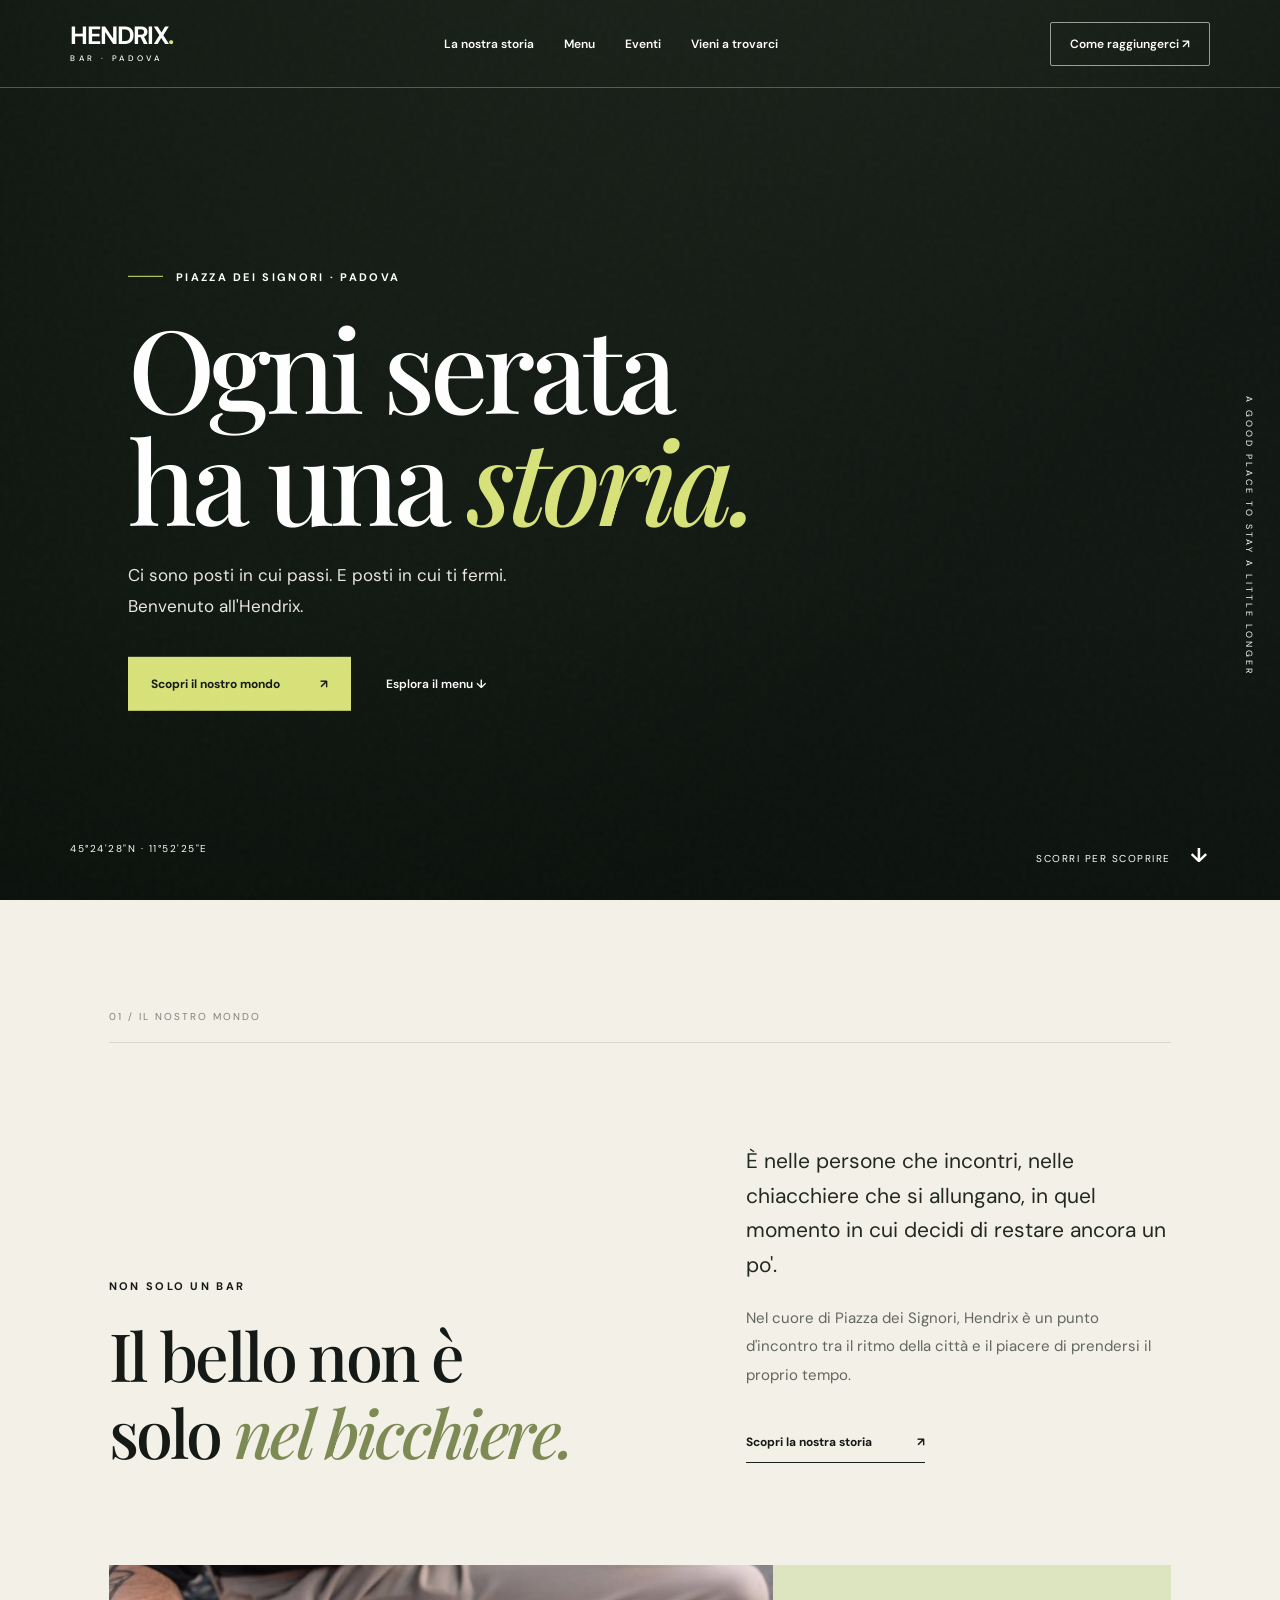
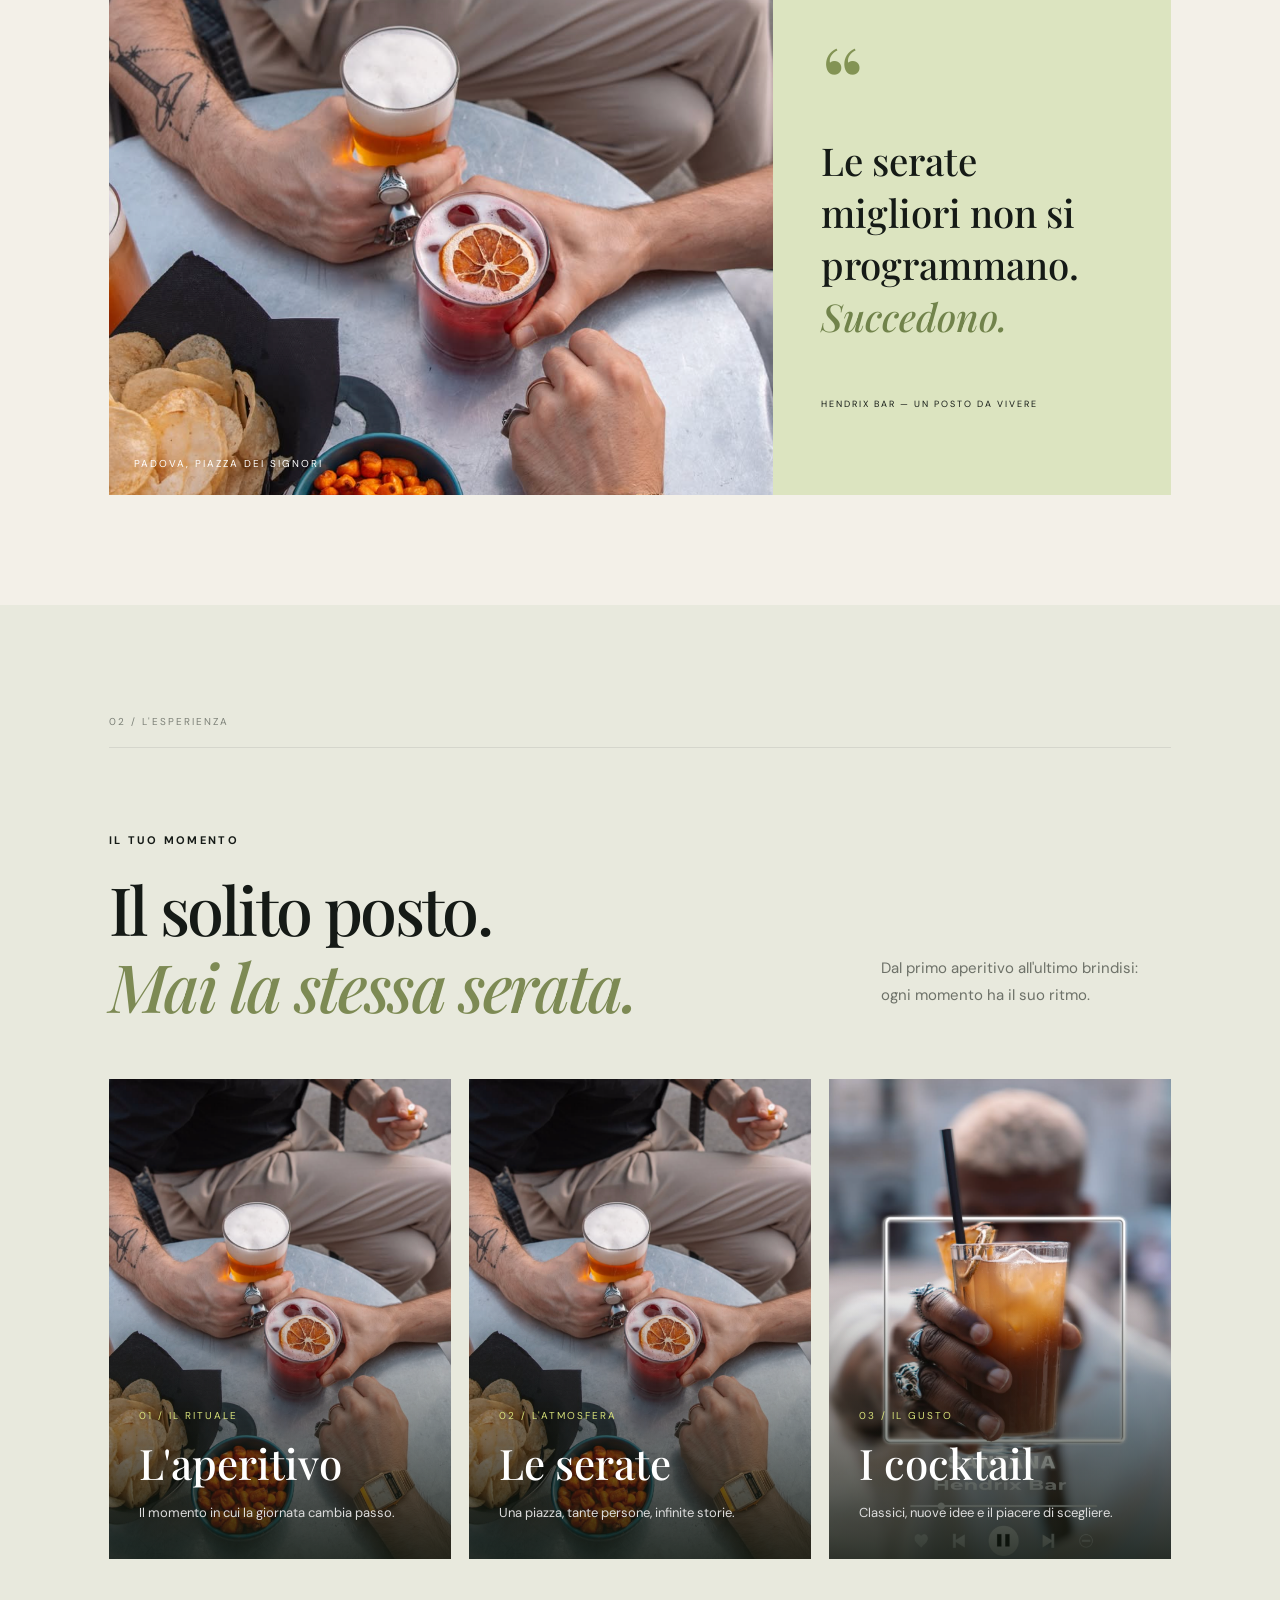
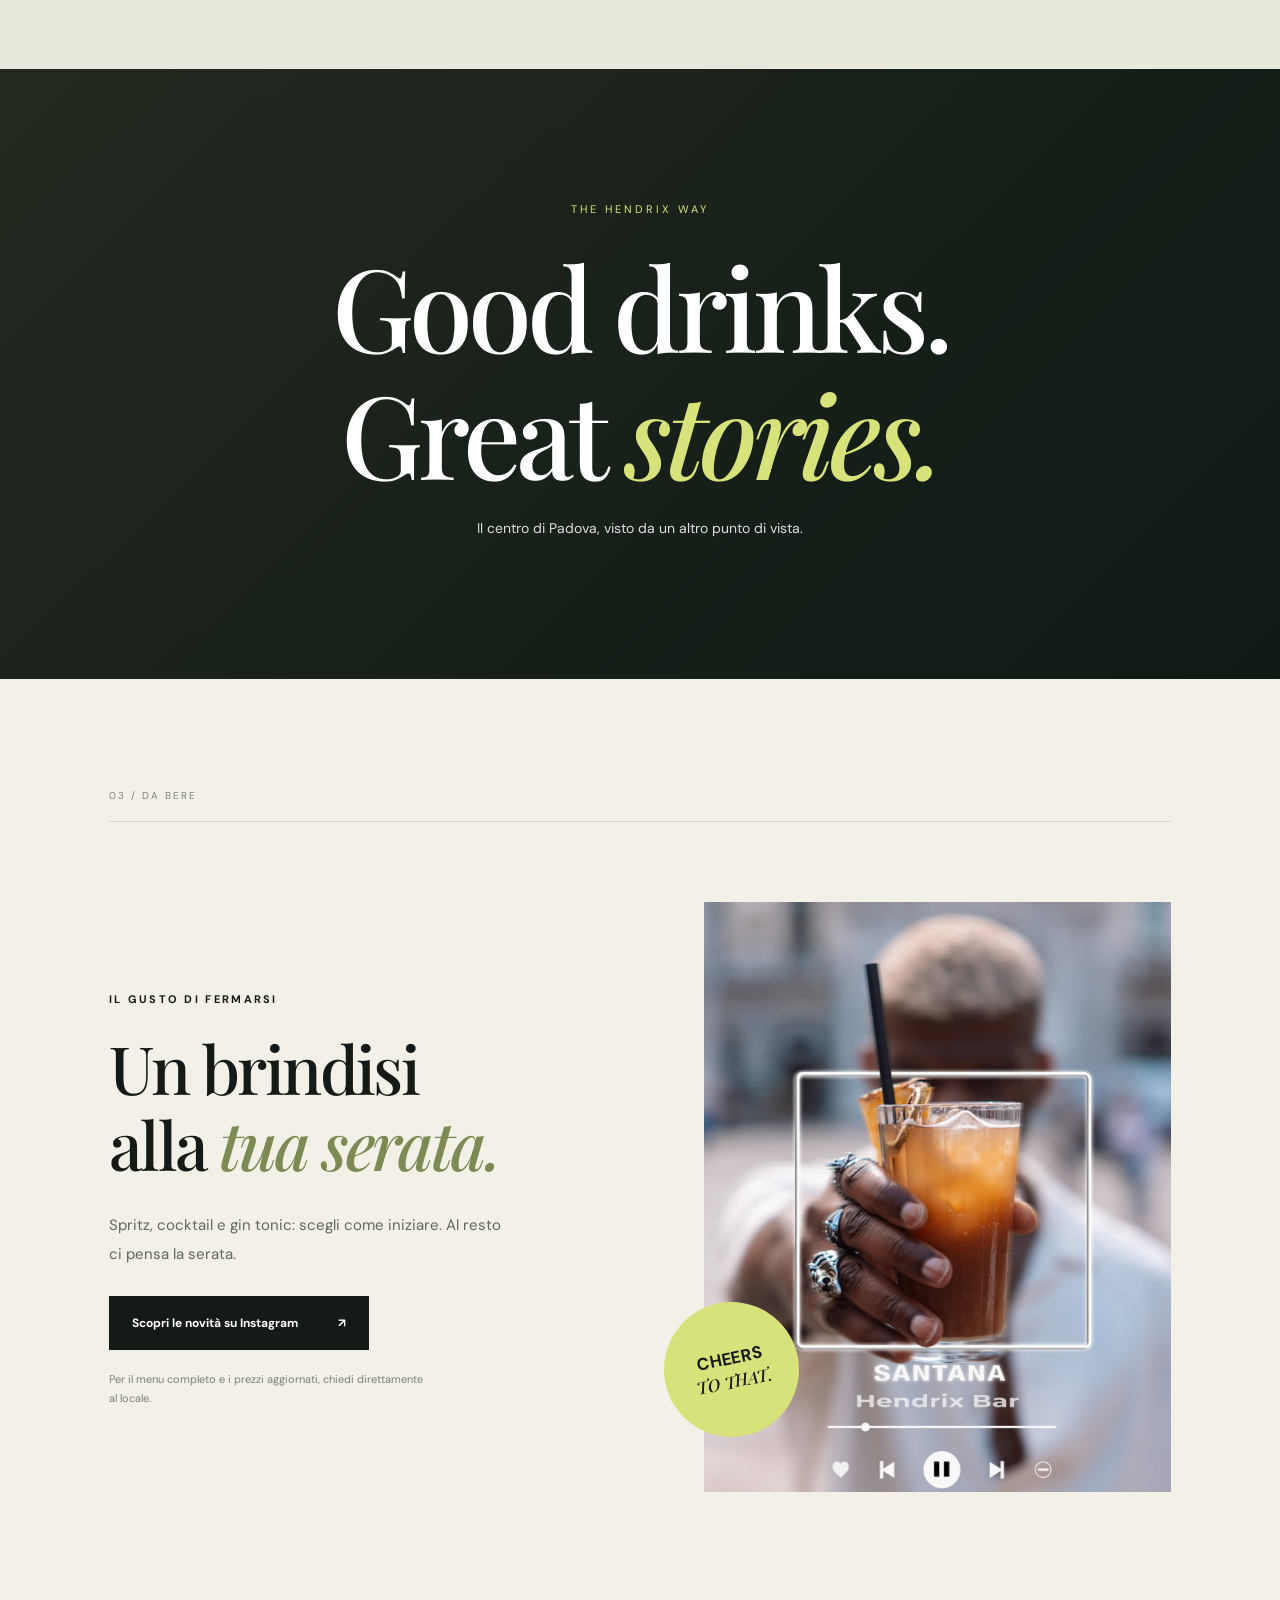
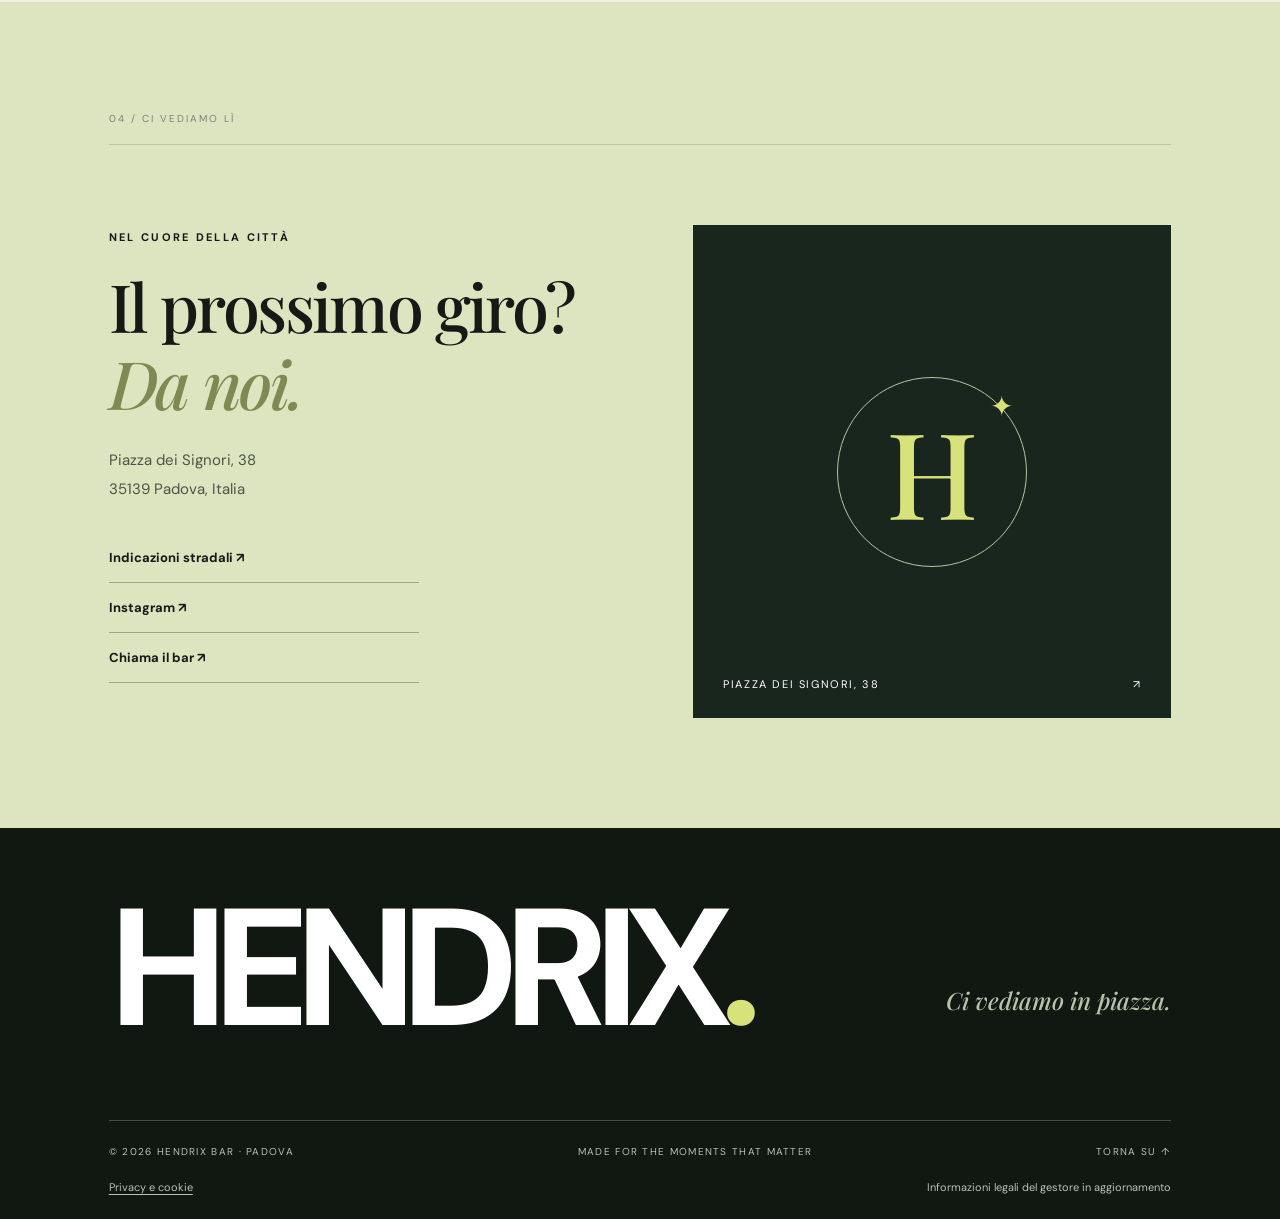
==== index.html @ 665068c9 "Refine map styling and legal page chrome Remove the map's decorative lines, style its initial separa" ====
<!doctype html>
<html lang="it">
	<head>
		<meta charset="utf-8" />
		<meta name="viewport" content="width=device-width,initial-scale=1" />
		<meta name="theme-color" content="#151a16" />
		<meta
			name="description"
			content="Hendrix Bar, Piazza dei Signori 38, Padova. Cocktail, incontri e serate nel cuore della città."
		/>
		<title>Hendrix Bar — Padova, Piazza dei Signori</title>
		<link rel="stylesheet" href="style.css" />
	</head>
	<body>
		<div class="grain"></div>
		<header class="topbar" id="top">
			<a
				class="brand"
				href="index.html"
				aria-label="Hendrix Bar, torna all'inizio"
				>HENDRIX<span class="brand-dot">.</span><small>BAR · PADOVA</small></a
			><button class="menu-toggle" aria-label="Apri menu" aria-expanded="false">
				☰
			</button>
			<nav id="nav">
				<a href="storia.html">La nostra storia</a><a href="menu.html">Menu</a
				><a href="eventi.html">Eventi</a
				><a href="#contatti">Vieni a trovarci</a>
			</nav>
			<a
				class="nav-cta"
				href="https://www.google.com/maps/search/?api=1&query=Hendrix+Bar+Piazza+dei+Signori+38+Padova"
				target="_blank"
				rel="noopener"
				>Come raggiungerci ↗</a
			>
		</header>
		<main>
			<section class="hero">
				<div
					class="hero-photo"
					role="img"
					aria-label="Atmosfera di un cocktail bar"
				></div>
				<div class="hero-shade"></div>
				<div class="hero-content">
					<div class="eyebrow light">
						<span class="line"></span> PIAZZA DEI SIGNORI · PADOVA
					</div>
					<h1>Ogni serata<br />ha una <em>storia.</em></h1>
					<p>
						Ci sono posti in cui passi. E posti in cui ti fermi. Benvenuto
						all'Hendrix.
					</p>
					<div class="hero-actions">
						<a class="button button-light" href="storia.html"
							>Scopri il nostro mondo <span>↗</span></a
						><a class="text-link" href="menu.html">Esplora il menu ↓</a>
					</div>
				</div>
				<div class="hero-bottom">
					<span>45°24'28"N · 11°52'25"E</span
					><span>SCORRI PER SCOPRIRE <b>↓</b></span>
				</div>
				<div class="vertical-note">A GOOD PLACE TO STAY A LITTLE LONGER</div>
			</section>
			<section class="intro section-pad reveal" id="storia">
				<div class="section-index">01 / IL NOSTRO MONDO</div>
				<div class="intro-grid">
					<div>
						<span class="eyebrow">NON SOLO UN BAR</span>
						<h2>Il bello non è<br />solo <em>nel bicchiere.</em></h2>
					</div>
					<div class="intro-copy">
						<p class="lead">
							È nelle persone che incontri, nelle chiacchiere che si allungano,
							in quel momento in cui decidi di restare ancora un po'.
						</p>
						<p>
							Nel cuore di Piazza dei Signori, Hendrix è un punto d'incontro tra
							il ritmo della città e il piacere di prendersi il proprio tempo.
						</p>
						<a class="underline-link" href="storia.html"
							>Scopri la nostra storia <span>↗</span></a
						>
					</div>
				</div>
				<div class="editorial">
					<div class="editorial-photo">
						<span class="photo-caption">PADOVA, PIAZZA DEI SIGNORI</span>
					</div>
					<div class="editorial-quote">
						<span class="quote-mark">“</span>
						<blockquote>
							Le serate migliori non si programmano. <em>Succedono.</em>
						</blockquote>
						<span class="quote-caption">HENDRIX BAR — UN POSTO DA VIVERE</span>
					</div>
				</div>
			</section>
			<section class="experience section-pad" id="esperienza">
				<div class="section-index">02 / L'ESPERIENZA</div>
				<div class="experience-heading reveal">
					<div>
						<span class="eyebrow">IL TUO MOMENTO</span>
						<h2>Il solito posto.<br /><em>Mai la stessa serata.</em></h2>
					</div>
					<p>
						Dal primo aperitivo all'ultimo brindisi: ogni momento ha il suo
						ritmo.
					</p>
				</div>
				<div class="experience-grid">
					<article class="experience-card reveal">
						<img
							src="foto2.png"
							alt="Cocktail preparato al bancone"
							loading="lazy"
						/>
						<div>
							<span>01 / IL RITUALE</span>
							<h3>L'aperitivo</h3>
							<p>Il momento in cui la giornata cambia passo.</p>
						</div>
					</article>
					<article class="experience-card reveal">
						<img
							src="foto2.png"
							alt="Atmosfera serale in un locale"
							loading="lazy"
						/>
						<div>
							<span>02 / L'ATMOSFERA</span>
							<h3>Le serate</h3>
							<p>Una piazza, tante persone, infinite storie.</p>
						</div>
					</article>
					<article class="experience-card reveal">
						<img
							src="foto1.png"
							alt="Drink e bottiglie dietro il bancone"
							loading="lazy"
						/>
						<div>
							<span>03 / IL GUSTO</span>
							<h3>I cocktail</h3>
							<p>Classici, nuove idee e il piacere di scegliere.</p>
						</div>
					</article>
				</div>
			</section>
			<section class="statement">
				<div class="statement-bg"></div>
				<div class="statement-inner reveal">
					<span>THE HENDRIX WAY</span>
					<h2>Good drinks.<br />Great <em>stories.</em></h2>
					<p>Il centro di Padova, visto da un altro punto di vista.</p>
				</div>
			</section>
			<section class="drinks section-pad" id="drink">
				<div class="section-index">03 / DA BERE</div>
				<div class="drinks-layout reveal">
					<div>
						<span class="eyebrow">IL GUSTO DI FERMARSI</span>
						<h2>Un brindisi<br />alla <em>tua serata.</em></h2>
						<p>
							Spritz, cocktail e gin tonic: scegli come iniziare. Al resto ci
							pensa la serata.
						</p>
						<a
							class="button button-dark"
							href="https://www.instagram.com/hendrixbarpd/"
							target="_blank"
							rel="noopener"
							>Scopri le novità su Instagram <span>↗</span></a
						><small class="disclaimer"
							>Per il menu completo e i prezzi aggiornati, chiedi direttamente
							al locale.</small
						>
					</div>
					<div class="drink-visual">
						<img src="foto1.png" alt="Cocktail con ghiaccio" loading="lazy" />
						<div class="drink-sticker">CHEERS<br /><i>TO THAT.</i></div>
					</div>
				</div>
			</section>
			<section class="visit section-pad" id="contatti">
				<div class="section-index">04 / CI VEDIAMO LÌ</div>
				<div class="visit-grid reveal">
					<div>
						<span class="eyebrow">NEL CUORE DELLA CITTÀ</span>
						<h2>Il prossimo giro?<br /><em>Da noi.</em></h2>
						<p>Piazza dei Signori, 38<br />35139 Padova, Italia</p>
						<div class="visit-links">
							<a
								href="https://www.google.com/maps/search/?api=1&query=Hendrix+Bar+Piazza+dei+Signori+38+Padova"
								target="_blank"
								rel="noopener"
								>Indicazioni stradali ↗</a
							><a
								href="https://www.instagram.com/hendrixbarpd/"
								target="_blank"
								rel="noopener"
								>Instagram ↗</a
							><a href="tel:+390492146143">Chiama il bar ↗</a>
						</div>
						<p class="visit-note">
							<!-- Note aggiuntive -->
						</p>
					</div>
					<a
						class="map-panel"
						href="https://www.google.com/maps/search/?api=1&query=Hendrix+Bar+Piazza+dei+Signori+38+Padova"
						target="_blank"
						rel="noopener"
						aria-label="Apri la posizione di Hendrix Bar su Google Maps"
						><div class="map-circle"><span class="map-initial">H</span><span>✦</span></div>
						<div class="map-caption">
							PIAZZA DEI SIGNORI, 38 <span>↗</span>
						</div></a
					>
				</div>
			</section>
		</main>
		<footer>
			<div class="footer-main">
				<a href="#top" class="footer-logo">HENDRIX<span>.</span></a>
				<p>Ci vediamo in piazza.</p>
			</div>
			<div class="footer-bottom">
				<span>© <span id="year"></span> HENDRIX BAR · PADOVA</span
				><span>MADE FOR THE MOMENTS THAT MATTER</span
				><a href="#top">TORNA SU ↑</a>
			</div>
			<div class="footer-legal">
				<a href="privacy.html">Privacy e cookie</a>
				<span>Informazioni legali del gestore in aggiornamento</span>
			</div>
		</footer>
		<script src="script.js"></script>
	</body>
</html>
---- style.css ----
:root {
	--dark: #151a16;
	--cream: #f3f0e8;
	--green: #d8e27a;
	--muted: #777d73;
}
@font-face {
	font-family: "DM Sans";
	font-style: normal;
	font-weight: 400;
	font-display: swap;
	src: url("assets/fonts/dm-sans-400.woff2") format("woff2");
}
@font-face {
	font-family: "DM Sans";
	font-style: normal;
	font-weight: 500;
	font-display: swap;
	src: url("assets/fonts/dm-sans-500.woff2") format("woff2");
}
@font-face {
	font-family: "DM Sans";
	font-style: normal;
	font-weight: 600;
	font-display: swap;
	src: url("assets/fonts/dm-sans-600.woff2") format("woff2");
}
@font-face {
	font-family: "DM Sans";
	font-style: normal;
	font-weight: 700;
	font-display: swap;
	src: url("assets/fonts/dm-sans-700.woff2") format("woff2");
}
@font-face {
	font-family: "Playfair Display";
	font-style: normal;
	font-weight: 500;
	font-display: swap;
	src: url("assets/fonts/playfair-display-500.woff2") format("woff2");
}
@font-face {
	font-family: "Playfair Display";
	font-style: normal;
	font-weight: 600;
	font-display: swap;
	src: url("assets/fonts/playfair-display-600.woff2") format("woff2");
}
@font-face {
	font-family: "Playfair Display";
	font-style: normal;
	font-weight: 700;
	font-display: swap;
	src: url("assets/fonts/playfair-display-700.woff2") format("woff2");
}
@font-face {
	font-family: "Playfair Display";
	font-style: italic;
	font-weight: 500;
	font-display: swap;
	src: url("assets/fonts/playfair-display-italic-500.woff2") format("woff2");
}
@font-face {
	font-family: "Playfair Display";
	font-style: italic;
	font-weight: 600;
	font-display: swap;
	src: url("assets/fonts/playfair-display-italic-600.woff2") format("woff2");
}
* {
	box-sizing: border-box;
}
html {
	scroll-behavior: smooth;
}
body {
	margin: 0;
	background: var(--cream);
	color: var(--dark);
	font-family: "DM Sans", sans-serif;
	-webkit-font-smoothing: antialiased;
}
a {
	color: inherit;
	text-decoration: none;
}
button {
	font: inherit;
}
.grain {
	position: fixed;
	inset: 0;
	z-index: 20;
	pointer-events: none;
	opacity: 0.055;
	background-image: url("data:image/svg+xml,%3Csvg viewBox='0 0 180 180' xmlns='http://www.w3.org/2000/svg'%3E%3Cfilter id='n'%3E%3CfeTurbulence type='fractalNoise' baseFrequency='.85' numOctaves='3' stitchTiles='stitch'/%3E%3C/filter%3E%3Crect width='100%25' height='100%25' filter='url(%23n)' opacity='.4'/%3E%3C/svg%3E");
}
.topbar {
	height: 88px;
	position: absolute;
	top: 0;
	left: 0;
	right: 0;
	z-index: 10;
	display: flex;
	align-items: center;
	justify-content: space-between;
	padding: 0 5.5%;
	color: #fff;
	border-bottom: 1px solid #ffffff45;
}
.brand {
	font-size: 25px;
	font-weight: 700;
	letter-spacing: -1.6px;
	line-height: 0.8;
}
.brand-dot,
footer .footer-logo span {
	color: var(--green);
}
.brand small {
	display: block;
	font-size: 8px;
	letter-spacing: 3.4px;
	margin-top: 9px;
	font-weight: 500;
}
.topbar nav {
	display: flex;
	gap: 30px;
}
.topbar nav a,
.nav-cta {
	font-size: 12px;
	font-weight: 600;
}
.topbar nav a:hover,
.text-link:hover {
	color: var(--green);
}
.nav-cta {
	border: 1px solid #ffffff90;
	padding: 13px 19px;
	border-radius: 2px;
}
.menu-toggle {
	display: none;
}
.hero {
	min-height: 790px;
	height: 100svh;
	position: relative;
	background: #232b23;
	color: white;
	overflow: hidden;
}
.hero-photo,
.hero-shade {
	position: absolute;
	inset: 0;
}
.hero-photo {
	background-image: linear-gradient(135deg, #354234, #141a15 70%);
	background-size: cover;
	background-position: center 58%;
	transform: scale(1.02);
}
.hero-shade {
	background:
		linear-gradient(90deg, rgba(9, 16, 11, 0.8), rgba(9, 16, 11, 0.24) 85%),
		linear-gradient(0deg, rgba(9, 16, 11, 0.55), transparent 35%);
}
.hero-content {
	position: absolute;
	top: 50%;
	left: 10%;
	transform: translateY(-42%);
	max-width: 820px;
}
.eyebrow {
	font-size: 11px;
	font-weight: 700;
	letter-spacing: 2.3px;
	display: inline-flex;
	align-items: center;
	gap: 13px;
}
.eyebrow.light {
	color: #fff;
}
.line {
	height: 1px;
	width: 35px;
	background: var(--green);
}
h1,
h2,
h3,
blockquote {
	font-family: "Playfair Display", Georgia, serif;
	font-weight: 500;
}
h1 {
	font-size: clamp(75px, 9vw, 155px);
	line-height: 0.98;
	letter-spacing: -5px;
	margin: 26px 0 25px;
}
h1 em,
h2 em,
blockquote em {
	font-weight: 500;
	color: var(--green);
}
.hero-content > p {
	font-size: 17px;
	line-height: 1.8;
	max-width: 440px;
	color: #e9e9e2;
}
.hero-actions {
	display: flex;
	align-items: center;
	gap: 35px;
	margin-top: 36px;
}
.button {
	display: inline-flex;
	justify-content: space-between;
	align-items: center;
	gap: 40px;
	padding: 19px 23px;
	font-size: 12px;
	font-weight: 700;
	transition: transform 0.2s;
}
.button:hover {
	transform: translateY(-3px);
}
.button-light {
	background: var(--green);
	color: var(--dark);
}
.button-dark {
	background: var(--dark);
	color: #fff;
}
.text-link {
	font-size: 12px;
	font-weight: 600;
}
.hero-bottom {
	position: absolute;
	bottom: 32px;
	left: 5.5%;
	right: 5.5%;
	display: flex;
	justify-content: space-between;
	font-size: 10px;
	letter-spacing: 1.5px;
}
.hero-bottom b {
	margin-left: 15px;
	font-size: 20px;
}
.vertical-note {
	position: absolute;
	right: 25px;
	top: 44%;
	writing-mode: vertical-rl;
	font-size: 9px;
	letter-spacing: 3px;
}
.section-pad {
	padding: 110px 8.5%;
}
.section-index {
	font-size: 10px;
	letter-spacing: 2px;
	color: #7d8178;
	border-bottom: 1px solid #d5d6cc;
	padding-bottom: 19px;
	margin-bottom: 80px;
}
.intro-grid {
	display: grid;
	grid-template-columns: 1.2fr 1fr;
	gap: 12%;
	align-items: end;
}
.intro h2,
.experience h2,
.drinks h2,
.visit h2 {
	font-size: clamp(46px, 5.2vw, 83px);
	line-height: 1.15;
	letter-spacing: -2.6px;
	margin: 22px 0 0;
}
.intro h2 em,
.experience h2 em,
.drinks h2 em,
.visit h2 em {
	color: #7d8a54;
}
.intro-copy {
	padding-bottom: 7px;
}
.intro-copy p,
.drinks-layout p,
.visit p {
	font-size: 15px;
	line-height: 1.9;
	color: #62675f;
}
.intro-copy .lead {
	font-size: 21px;
	color: #222920;
	line-height: 1.65;
}
.underline-link {
	display: inline-flex;
	justify-content: space-between;
	gap: 45px;
	border-bottom: 1px solid #1a211b;
	padding: 12px 0;
	margin-top: 18px;
	font-size: 12px;
	font-weight: 700;
}
.editorial {
	display: grid;
	grid-template-columns: 1.25fr 0.75fr;
	margin-top: 95px;
	min-height: 530px;
}
.editorial-photo {
	background: url("foto2.png") center/cover;
	position: relative;
}
.photo-caption {
	position: absolute;
	bottom: 25px;
	left: 25px;
	color: #fff;
	font-size: 10px;
	letter-spacing: 2px;
}
.editorial-quote {
	background: #dce4c0;
	padding: 55px 12%;
	display: flex;
	flex-direction: column;
	justify-content: center;
}
.quote-mark {
	font: 100px "Playfair Display", Georgia, serif;
	color: #839354;
	line-height: 0.6;
}
.editorial-quote blockquote {
	font-size: clamp(31px, 3vw, 49px);
	line-height: 1.35;
	margin: 25px 0 55px;
}
.editorial-quote blockquote em {
	color: #71834b;
}
.quote-caption {
	font-size: 9px;
	letter-spacing: 2px;
}
.experience {
	background: #e8e9dd;
}
.experience-heading {
	display: flex;
	justify-content: space-between;
	align-items: end;
	gap: 30px;
	margin-bottom: 55px;
}
.experience-heading p {
	max-width: 290px;
	font-size: 15px;
	line-height: 1.8;
	color: #6d7168;
}
.experience-grid {
	display: grid;
	grid-template-columns: repeat(3, 1fr);
	gap: 18px;
}
.experience-card {
	position: relative;
	height: 480px;
	overflow: hidden;
	color: white;
	background: #27332b;
}
.experience-card:after {
	content: "";
	position: absolute;
	inset: 0;
	background: linear-gradient(0deg, #10180fd9, transparent 60%);
}
.experience-card img {
	width: 100%;
	height: 100%;
	object-fit: cover;
	transition: transform 0.6s;
}
.experience-card:hover img {
	transform: scale(1.07);
}
.experience-card > div {
	position: absolute;
	z-index: 1;
	bottom: 25px;
	left: 30px;
	right: 20px;
}
.experience-card span {
	font-size: 10px;
	letter-spacing: 2px;
	color: var(--green);
}
.experience-card h3 {
	font-size: 42px;
	margin: 11px 0 5px;
}
.experience-card p {
	font-size: 13px;
	color: #ddd;
}
.statement {
	min-height: 610px;
	position: relative;
	display: grid;
	place-items: center;
	color: white;
	text-align: center;
	overflow: hidden;
	background: #152018;
}
.statement-bg {
	position: absolute;
	inset: 0;
	background:
		linear-gradient(#101b16b8, #101b16ba),
		linear-gradient(135deg, #594e38, #20291e 65%, #111812) center/cover;
}
.statement-inner {
	position: relative;
}
.statement-inner > span {
	font-size: 11px;
	letter-spacing: 3px;
	color: var(--green);
}
.statement h2 {
	font-size: clamp(70px, 9vw, 135px);
	letter-spacing: -5px;
	line-height: 1.1;
	margin: 24px 0;
}
.statement p {
	font-size: 14px;
	color: #ddd;
}
.drinks-layout {
	display: grid;
	grid-template-columns: 1fr 1fr;
	gap: 12%;
	align-items: center;
}
.drinks-layout p {
	max-width: 400px;
	margin: 28px 0;
}
.drinks-layout small {
	display: block;
	color: #7c8076;
	font-size: 11px;
	line-height: 1.7;
	margin-top: 20px;
	max-width: 320px;
}
.drink-visual {
	position: relative;
	height: 590px;
	background: #283327;
}
.drink-visual img {
	width: 100%;
	height: 100%;
	object-fit: cover;
}
.drink-sticker {
	position: absolute;
	left: -40px;
	bottom: 55px;
	border-radius: 50%;
	width: 135px;
	height: 135px;
	background: var(--green);
	display: grid;
	place-content: center;
	text-align: center;
	font-weight: 700;
	line-height: 1.3;
	transform: rotate(-12deg);
	font-size: 17px;
}
.drink-sticker i {
	font-family: "Playfair Display", Georgia, serif;
	font-weight: 400;
}
.visit {
	background: #dce4c0;
}
.visit .section-index {
	border-color: #bdc8a8;
}
.visit-grid {
	display: grid;
	grid-template-columns: 1fr 1fr;
	gap: 10%;
}
.visit p {
	margin-top: 25px;
	color: #4b5646;
}
.visit-links {
	display: flex;
	flex-direction: column;
	max-width: 310px;
	margin-top: 30px;
}
.visit-links a {
	display: flex;
	justify-content: space-between;
	padding: 16px 0;
	border-bottom: 1px solid #9aa98a;
	font-size: 13px;
	font-weight: 700;
}
.visit .visit-note {
	font-size: 11px;
	max-width: 350px;
	margin-top: 35px;
}
.map-panel {
	min-height: 470px;
	background: #19261e;
	position: relative;
	display: grid;
	place-items: center;
	overflow: hidden;
}
.map-circle {
	width: 190px;
	height: 190px;
	border-radius: 50%;
	border: 1px solid #b6c4a5;
	display: grid;
	place-items: center;
	font:
		120px "Playfair Display",
		serif;
	color: var(--green);
	position: relative;
	z-index: 1;
}
.map-circle .map-initial {
	position: static;
	font: 120px/1 "Playfair Display", serif;
	display: block;
	transform: translateY(-0.02em);
}
.map-circle span {
	position: absolute;
	font: 28px sans-serif;
	top: 12px;
	right: 13px;
}
.map-caption {
	position: absolute;
	bottom: 27px;
	left: 30px;
	right: 30px;
	display: flex;
	justify-content: space-between;
	color: white;
	font-size: 11px;
	letter-spacing: 1.6px;
}
.footer-legal {
	margin-top: 22px;
	display: flex;
	justify-content: space-between;
	gap: 16px;
	font-size: 11px;
	color: #b9c0b5;
}
.footer-legal a { text-decoration: underline; text-underline-offset: 3px; }
.legal-page { padding-top: 88px; background: var(--cream); }
.legal-page ~ footer,
body:has(.legal-page) .topbar.innerbar {
	background: #101711;
}
.legal-hero { height: 430px; min-height: 430px; }
.legal-hero .page-hero-content { bottom: 12%; }
.legal-hero h1 { font-size: clamp(58px, 8vw, 105px); }
.legal-content { max-width: 900px; padding: 70px 28px 100px; margin: auto; line-height: 1.8; }
.legal-content h2 { margin: 42px 0 12px; font: 600 30px "Playfair Display", Georgia, serif; }
.legal-content p, .legal-content li { color: #53594f; }
.legal-content li { margin-bottom: 12px; }
.legal-update { border-left: 3px solid #87964e; padding: 14px 20px; background: #e8eadf; }
footer {
	background: #111812;
	color: #fff;
	padding: 70px 8.5% 25px;
}
.footer-main {
	display: flex;
	align-items: end;
	justify-content: space-between;
	padding-bottom: 80px;
}
.footer-logo {
	font-size: clamp(70px, 13vw, 200px);
	font-weight: 700;
	letter-spacing: -0.09em;
	line-height: 0.85;
}
.footer-main p {
	font:
		italic 24px "Playfair Display",
		serif;
	color: #b7c2ac;
}
.footer-bottom {
	border-top: 1px solid #ffffff3b;
	padding-top: 24px;
	display: flex;
	justify-content: space-between;
	font-size: 10px;
	letter-spacing: 1.3px;
	color: #b9c0b5;
}
.reveal {
	opacity: 0;
	transform: translateY(30px);
	transition:
		opacity 0.7s,
		transform 0.7s;
}
.reveal.visible {
	opacity: 1;
	transform: translateY(0);
}
@media (max-width: 900px) {
	.topbar {
		height: 75px;
	}
	.topbar nav {
		display: none;
		position: absolute;
		top: 75px;
		left: 0;
		right: 0;
		background: #172019;
		padding: 30px 6%;
		flex-direction: column;
	}
	.topbar nav.open {
		display: flex;
	}
	.nav-cta {
		display: none;
	}
	.menu-toggle {
		display: block;
		background: none;
		border: 0;
		color: #fff;
		font-size: 24px;
	}
	.hero {
		min-height: 700px;
	}
	.hero-content {
		left: 7%;
		right: 7%;
	}
	.hero h1 {
		letter-spacing: -3px;
	}
	.intro-grid,
	.drinks-layout,
	.visit-grid {
		grid-template-columns: 1fr;
		gap: 40px;
	}
	.editorial {
		grid-template-columns: 1fr;
	}
	.editorial-photo {
		min-height: 400px;
	}
	.editorial-quote {
		min-height: 350px;
	}
	.experience-grid {
		grid-template-columns: 1fr 1fr;
	}
	.experience-card:last-child {
		grid-column: 1/-1;
	}
	.drink-visual {
		height: 500px;
	}
	.drink-sticker {
		left: 20px;
	}
	.map-panel {
		min-height: 350px;
	}
}
@media (max-width: 600px) {
	.footer-legal { flex-direction: column; }
	.legal-content { padding: 45px 6% 70px; }
	.legal-content h2 { font-size: 26px; }
	.section-pad {
		padding: 75px 6%;
	}
	.section-index {
		margin-bottom: 50px;
	}
	.hero-content {
		transform: translateY(-35%);
	}
	h1 {
		font-size: clamp(62px, 15vw, 90px);
	}
	.hero-content > p {
		font-size: 15px;
	}
	.hero-actions {
		align-items: flex-start;
		flex-direction: column;
		gap: 20px;
	}
	.hero-bottom span:first-child,
	.vertical-note {
		display: none;
	}
	.hero-bottom {
		justify-content: flex-end;
	}
	.intro h2,
	.experience h2,
	.drinks h2,
	.visit h2 {
		font-size: 49px;
		letter-spacing: -1.7px;
	}
	.editorial {
		margin-top: 60px;
	}
	.editorial-photo {
		min-height: 330px;
	}
	.experience-heading {
		display: block;
	}
	.experience-grid {
		grid-template-columns: 1fr;
	}
	.experience-card {
		height: 410px;
	}
	.experience-card:last-child {
		grid-column: auto;
	}
	.statement {
		min-height: 450px;
	}
	.statement h2 {
		font-size: 68px;
		letter-spacing: -3px;
	}
	.drink-visual {
		height: 390px;
	}
	.footer-main {
		display: block;
	}
	.footer-main p {
		margin-top: 30px;
	}
	.footer-bottom {
		gap: 16px;
		flex-wrap: wrap;
	}
	.footer-bottom span:nth-child(2) {
		display: none;
	}
}
@media (prefers-reduced-motion: reduce) {
	html {
		scroll-behavior: auto;
	}
	.reveal {
		opacity: 1;
		transform: none;
		transition: none;
	}
	* {
		animation: none !important;
	}
}
/* INNER PAGES */
.innerbar {
	position: absolute;
}
.page-hero {
	height: 78svh;
	min-height: 650px;
	position: relative;
	color: #fff;
	background: #182019;
	overflow: hidden;
}
.page-hero-bg {
	position: absolute;
	inset: 0;
	background-size: cover;
	background-position: center;
}
.page-hero:after {
	content: "";
	position: absolute;
	inset: 0;
	background:
		linear-gradient(90deg, rgba(8, 15, 10, 0.82), rgba(8, 15, 10, 0.18)),
		linear-gradient(0deg, rgba(8, 15, 10, 0.55), transparent 45%);
}
.menu-hero .page-hero-bg {
	background-image: url("foto1.png");
}
.story-hero .page-hero-bg {
	background-image: url("foto2.png");
}
.events-hero .page-hero-bg {
	background-image: linear-gradient(135deg, #596342, #23291c 70%);
}
.page-hero-content {
	position: absolute;
	z-index: 2;
	left: 8.5%;
	bottom: 13%;
	max-width: 850px;
}
.page-hero h1 {
	font-size: clamp(72px, 9vw, 145px);
	margin: 20px 0 25px;
}
.page-hero-content p {
	max-width: 500px;
	line-height: 1.8;
	color: #eee;
}
.page-number {
	position: absolute;
	z-index: 2;
	right: 5.5%;
	bottom: 7%;
	font-size: 10px;
	letter-spacing: 2px;
}
.menu-lead,
.event-heading {
	display: grid;
	grid-template-columns: 1.1fr 0.8fr;
	gap: 12%;
	align-items: end;
}
.menu-lead h2,
.story-big h2,
.event-heading h2,
.event-follow h2 {
	font-size: clamp(48px, 6vw, 90px);
	line-height: 1.08;
	letter-spacing: -3px;
	margin: 0;
}
.menu-lead em,
.story-big em,
.event-heading em,
.event-follow em {
	color: #7d8a54;
}
.menu-lead p,
.event-heading p {
	font-size: 17px;
	line-height: 1.8;
	color: #64695f;
}
.category-nav {
	display: flex;
	flex-wrap: wrap;
	gap: 9px;
	margin-top: 70px;
}
.category-nav a {
	padding: 13px 18px;
	border: 1px solid #bfc2b6;
	font-size: 11px;
	font-weight: 700;
	letter-spacing: 0.5px;
	transition: 0.2s;
}
.category-nav a:hover {
	background: var(--dark);
	color: #fff;
}
.menu-sheet {
	background: var(--cream);
}
.menu-sheet.alt {
	background: #e8e9dd;
}
.menu-category {
	display: grid;
	grid-template-columns: 0.8fr 1.2fr;
	gap: 12%;
}
.menu-sheet > .menu-category.section-pad {
	padding-left: 8.5%;
	padding-right: 8.5%;
}
.menu-category-title > span {
	font-size: 10px;
	letter-spacing: 2px;
	color: #7d8178;
}
.menu-category-title h2 {
	font-size: clamp(45px, 5vw, 75px);
	line-height: 1.08;
	margin: 20px 0;
}
.menu-category-title h2 em {
	color: #7d8a54;
}
.menu-category-title p {
	max-width: 390px;
	color: #686d64;
	line-height: 1.8;
}
.menu-items article {
	display: flex;
	justify-content: space-between;
	gap: 30px;
	padding: 25px 0;
	border-bottom: 1px solid #c9cbc1;
}
.menu-items h3 {
	font:
		500 29px "Playfair Display",
		serif;
	margin: 0 0 7px;
}
.menu-items p {
	margin: 0;
	color: #72776e;
	font-size: 12px;
}
.menu-items strong {
	font-size: 13px;
}
.menu-note {
	font-size: 10px;
	color: #7d8178;
	margin-top: 70px;
	max-width: 620px;
	line-height: 1.7;
}
.page-cta {
	background: #152018;
	color: #fff;
	text-align: center;
	padding: 110px 6%;
}
.page-cta > span,
.event-philosophy span {
	font-size: 10px;
	letter-spacing: 3px;
	color: var(--green);
}
.page-cta h2 {
	font-size: clamp(52px, 7vw, 100px);
	line-height: 1.05;
	margin: 24px auto 40px;
}
.page-cta h2 em {
	color: var(--green);
}
.story-big {
	display: grid;
	grid-template-columns: 1fr 1.2fr;
	gap: 8%;
}
.story-big > span {
	grid-column: 1/-1;
}
.story-big h2 {
	margin-top: 10px;
}
.story-big .lead {
	font-size: 20px;
	line-height: 1.7;
	color: #30362f;
}
.story-big p {
	line-height: 1.9;
	color: #686d64;
}
.story-photo-break {
	min-height: 650px;
	background:
		linear-gradient(#10171075, #10171080),
		linear-gradient(135deg, #5d4e39, #20281d 70%) center/cover;
	display: flex;
	align-items: end;
	color: #fff;
	padding: 8%;
}
.story-photo-break span {
	font-size: 10px;
	letter-spacing: 3px;
	color: var(--green);
}
.story-photo-break h2 {
	font-size: clamp(44px, 5vw, 76px);
	line-height: 1.15;
}
.story-photo-break em {
	color: var(--green);
}
.timeline-row {
	display: grid;
	grid-template-columns: 70px 0.8fr 1fr;
	gap: 6%;
	padding: 45px 0;
	border-bottom: 1px solid #ced0c6;
	align-items: start;
}
.timeline-no {
	font-size: 11px;
	color: #7b8076;
}
.timeline-row h3 {
	font-size: 45px;
	margin: 10px 0;
}
.timeline-row p {
	color: #656a61;
	line-height: 1.9;
	margin: 0;
}
.story-manifesto {
	display: grid;
	grid-template-columns: 1.1fr 0.9fr;
	min-height: 650px;
	background: #dce4c0;
}
.manifesto-photo {
	background: url("foto2.png") center/cover;
}
.manifesto-copy {
	padding: 12%;
	display: flex;
	flex-direction: column;
	justify-content: center;
}
.manifesto-copy h2 {
	font-size: clamp(55px, 6vw, 90px);
	line-height: 1;
	margin: 25px 0;
}
.manifesto-copy h2 em {
	color: #71834b;
}
.manifesto-copy p {
	line-height: 1.8;
	color: #53604e;
}
.event-heading {
	margin-bottom: 0;
}
.events-list {
	padding-top: 20px;
}
.event-card.featured {
	display: grid;
	grid-template-columns: 1.05fr 0.95fr;
	background: #18231b;
	color: #fff;
	min-height: 570px;
}
.event-image {
	background-size: cover;
	background-position: center;
}
.event-one {
	background-image: linear-gradient(135deg, #594e38, #22291e 70%);
}
.event-two {
	background-image: url("foto1.png");
}
.event-three {
	background-image: url("foto2.png");
}
.event-info {
	padding: 9%;
	display: grid;
	grid-template-columns: 90px 1fr;
	gap: 25px;
	align-items: start;
}
.event-date strong {
	font:
		60px "Playfair Display",
		serif;
	color: var(--green);
}
.event-date span {
	display: block;
	font-size: 9px;
	letter-spacing: 2px;
	line-height: 1.6;
}
.event-info h3 {
	font-size: clamp(38px, 4vw, 62px);
	line-height: 1.1;
	margin: 18px 0;
}
.event-info h3 em {
	color: var(--green);
}
.event-info p {
	color: #c4cbc2;
	line-height: 1.8;
}
.event-info .underline-link {
	border-color: #899489;
}
.event-grid {
	display: grid;
	grid-template-columns: 1fr 1fr;
	gap: 20px;
	margin-top: 20px;
}
.event-small {
	background: #e8e9dd;
}
.event-small .event-image {
	height: 360px;
}
.event-small-copy {
	padding: 32px;
}
.event-small-copy > span {
	font-size: 9px;
	letter-spacing: 2px;
	color: #747a70;
}
.event-small h3 {
	font-size: 35px;
	margin: 15px 0;
}
.event-small p {
	color: #6b7067;
	line-height: 1.7;
}
.event-small a {
	font-size: 11px;
	font-weight: 700;
	border-bottom: 1px solid;
	padding-bottom: 5px;
}
.event-philosophy {
	min-height: 620px;
	background:
		linear-gradient(#0c150f90, #0c150f99),
		linear-gradient(135deg, #354234, #141a15 70%) center/cover;
	color: #fff;
	display: grid;
	place-items: center;
	text-align: center;
	padding: 8%;
}
.event-philosophy h2 {
	font-size: clamp(55px, 7vw, 105px);
	line-height: 1.05;
	margin: 25px 0;
}
.event-philosophy em {
	color: var(--green);
}
.event-follow {
	text-align: center;
}
.event-follow p {
	color: #6b7067;
	margin: 25px auto 35px;
}
.event-follow .button {
	margin: auto;
}
@media (max-width: 900px) {
	.page-hero {
		min-height: 620px;
	}
	.menu-lead,
	.event-heading,
	.menu-category,
	.story-big,
	.story-manifesto,
	.event-card.featured {
		grid-template-columns: 1fr;
	}
	.menu-category {
		gap: 35px;
	}
	.story-big > span {
		grid-column: auto;
	}
	.timeline-row {
		grid-template-columns: 45px 1fr;
	}
	.timeline-row p {
		grid-column: 2;
	}
	.manifesto-photo {
		min-height: 480px;
	}
	.event-card.featured .event-image {
		min-height: 430px;
	}
	.event-grid {
		grid-template-columns: 1fr;
	}
}
@media (max-width: 600px) {
	.page-hero {
		height: 75svh;
		min-height: 590px;
	}
	.page-hero-content {
		left: 6%;
		right: 6%;
		bottom: 12%;
	}
	.page-hero h1 {
		font-size: 62px;
		letter-spacing: -2px;
	}
	.page-number {
		display: none;
	}
	.menu-lead h2,
	.story-big h2,
	.event-heading h2,
	.event-follow h2 {
		font-size: 48px;
		letter-spacing: -1.5px;
	}
	.category-nav {
		margin-top: 45px;
	}
	.menu-items h3 {
		font-size: 25px;
	}
	.story-photo-break {
		min-height: 520px;
		padding: 9% 6%;
	}
	.timeline-row {
		grid-template-columns: 32px 1fr;
		gap: 15px;
	}
	.timeline-row h3 {
		font-size: 36px;
	}
	.event-info {
		grid-template-columns: 1fr;
		padding: 35px 25px;
	}
	.event-date {
		display: flex;
		gap: 15px;
		align-items: center;
	}
	.event-date strong {
		font-size: 45px;
	}
	.event-small .event-image {
		height: 280px;
	}
	.page-cta {
		padding: 80px 6%;
	}
}
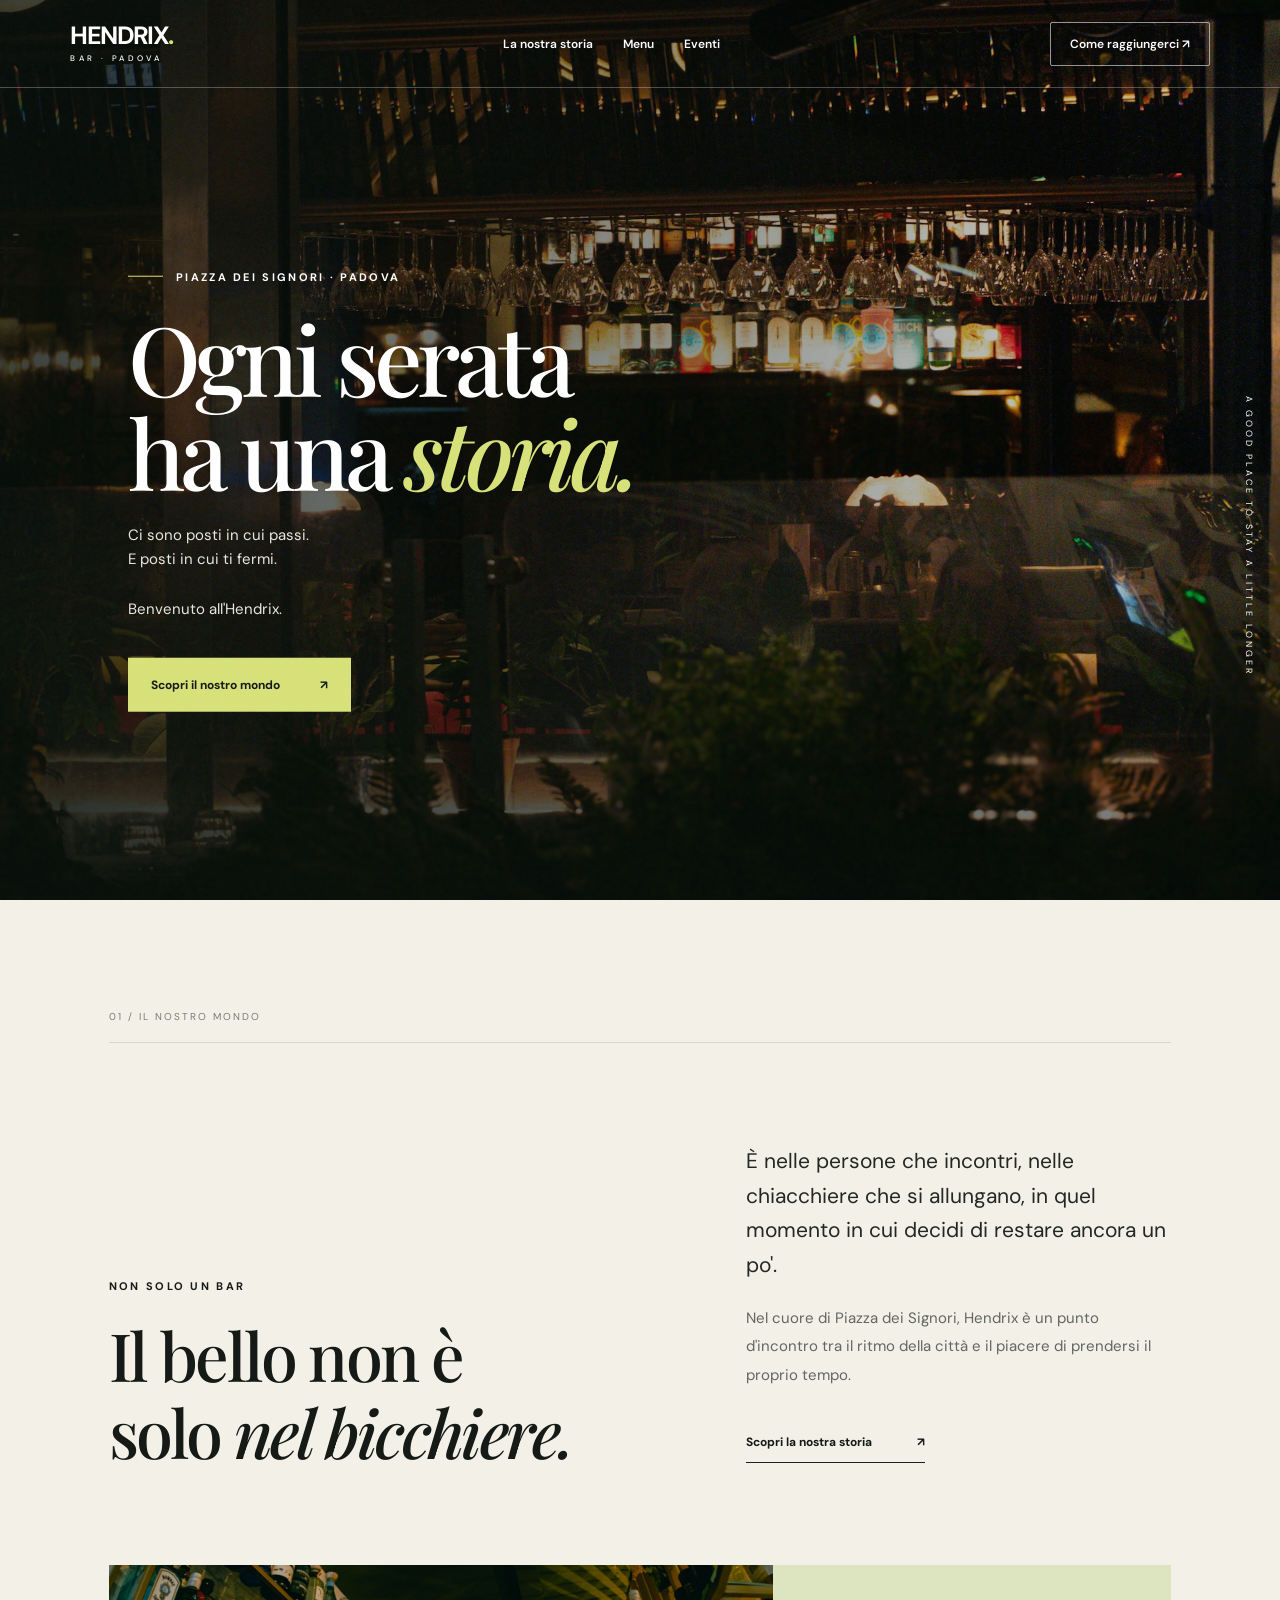
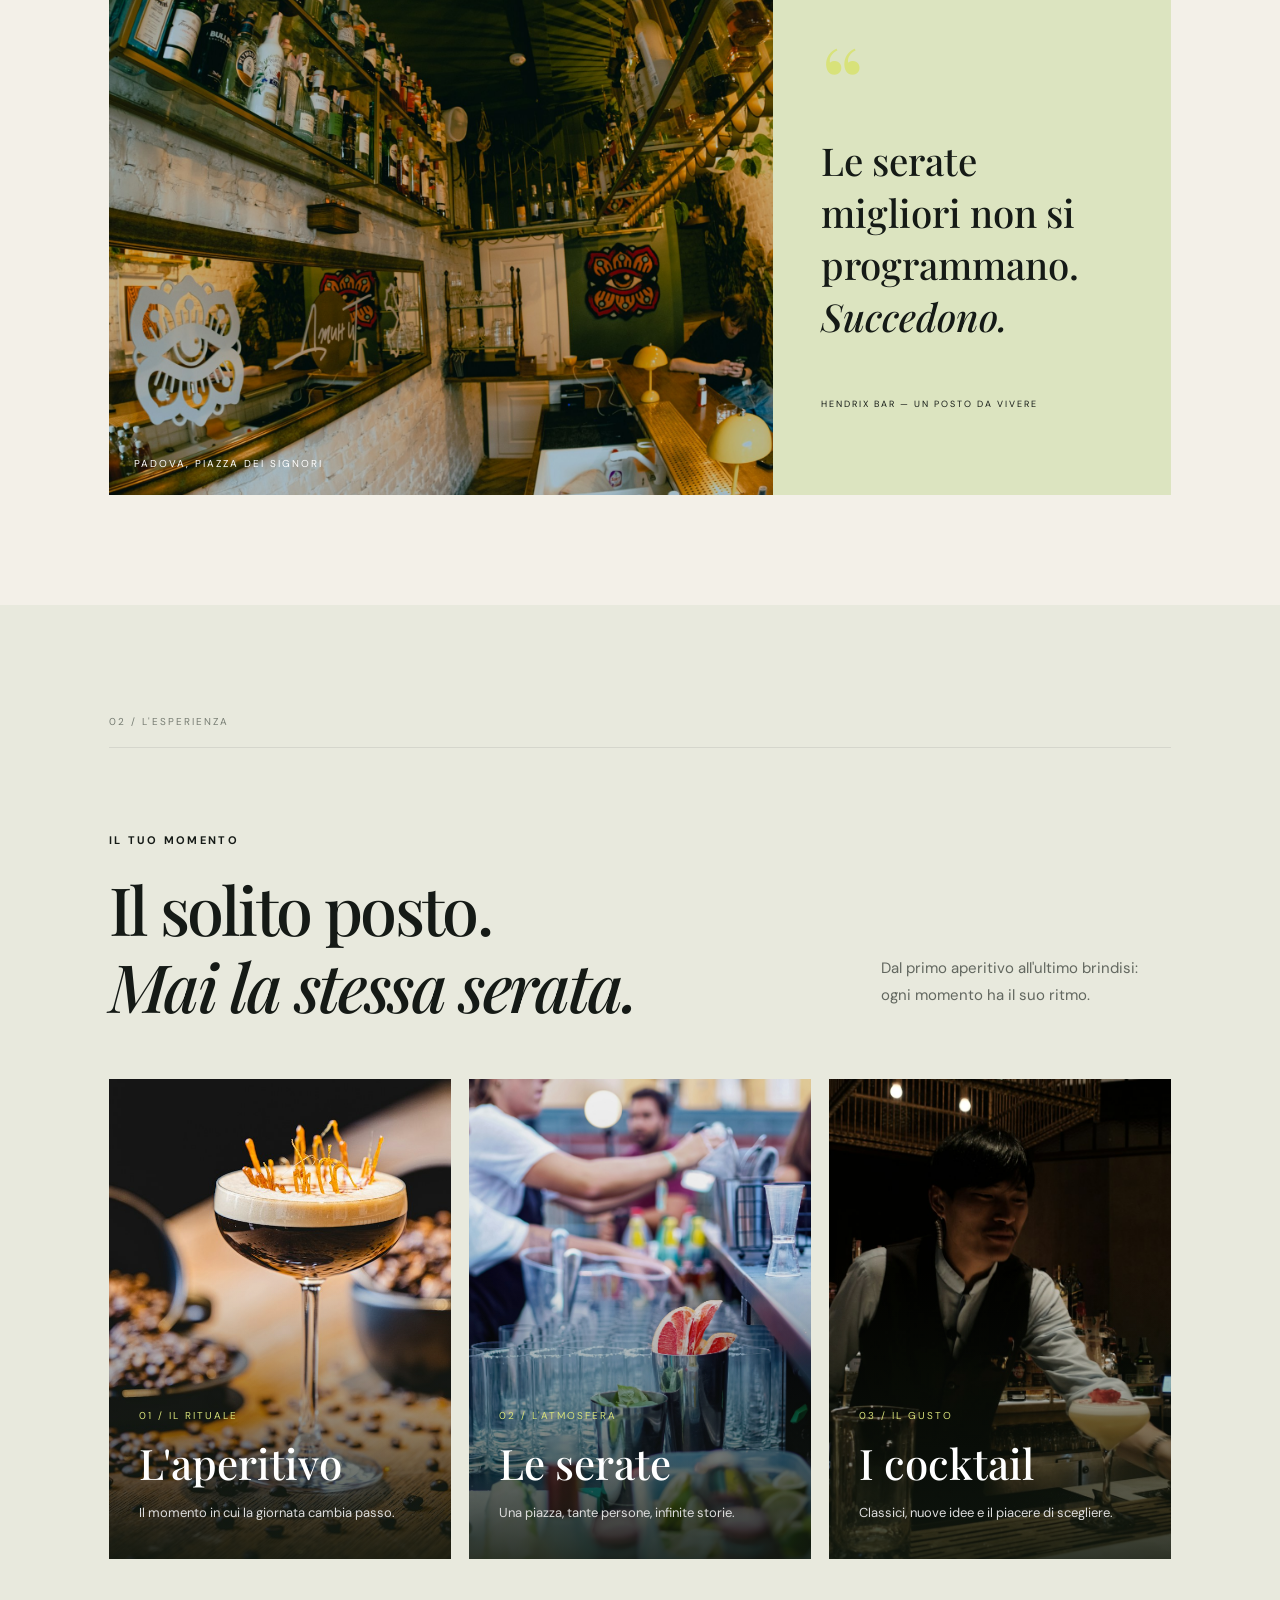
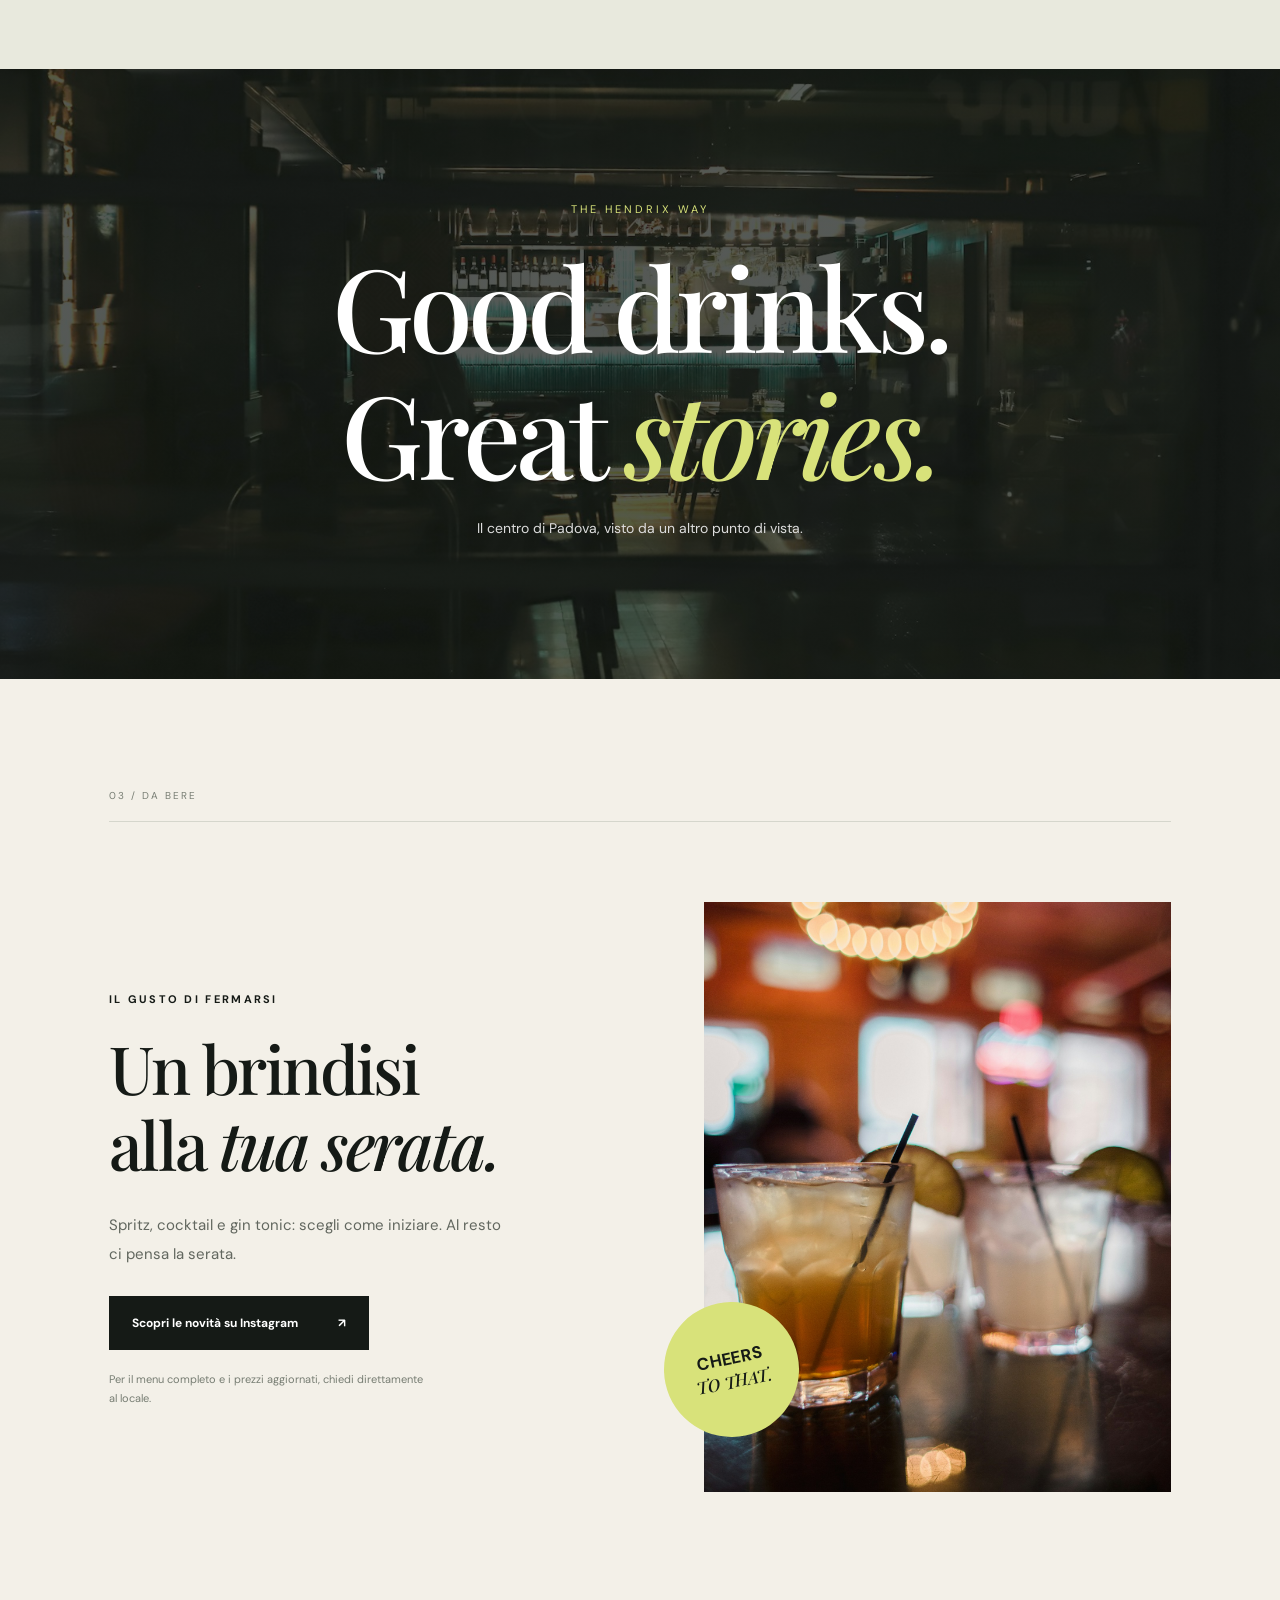
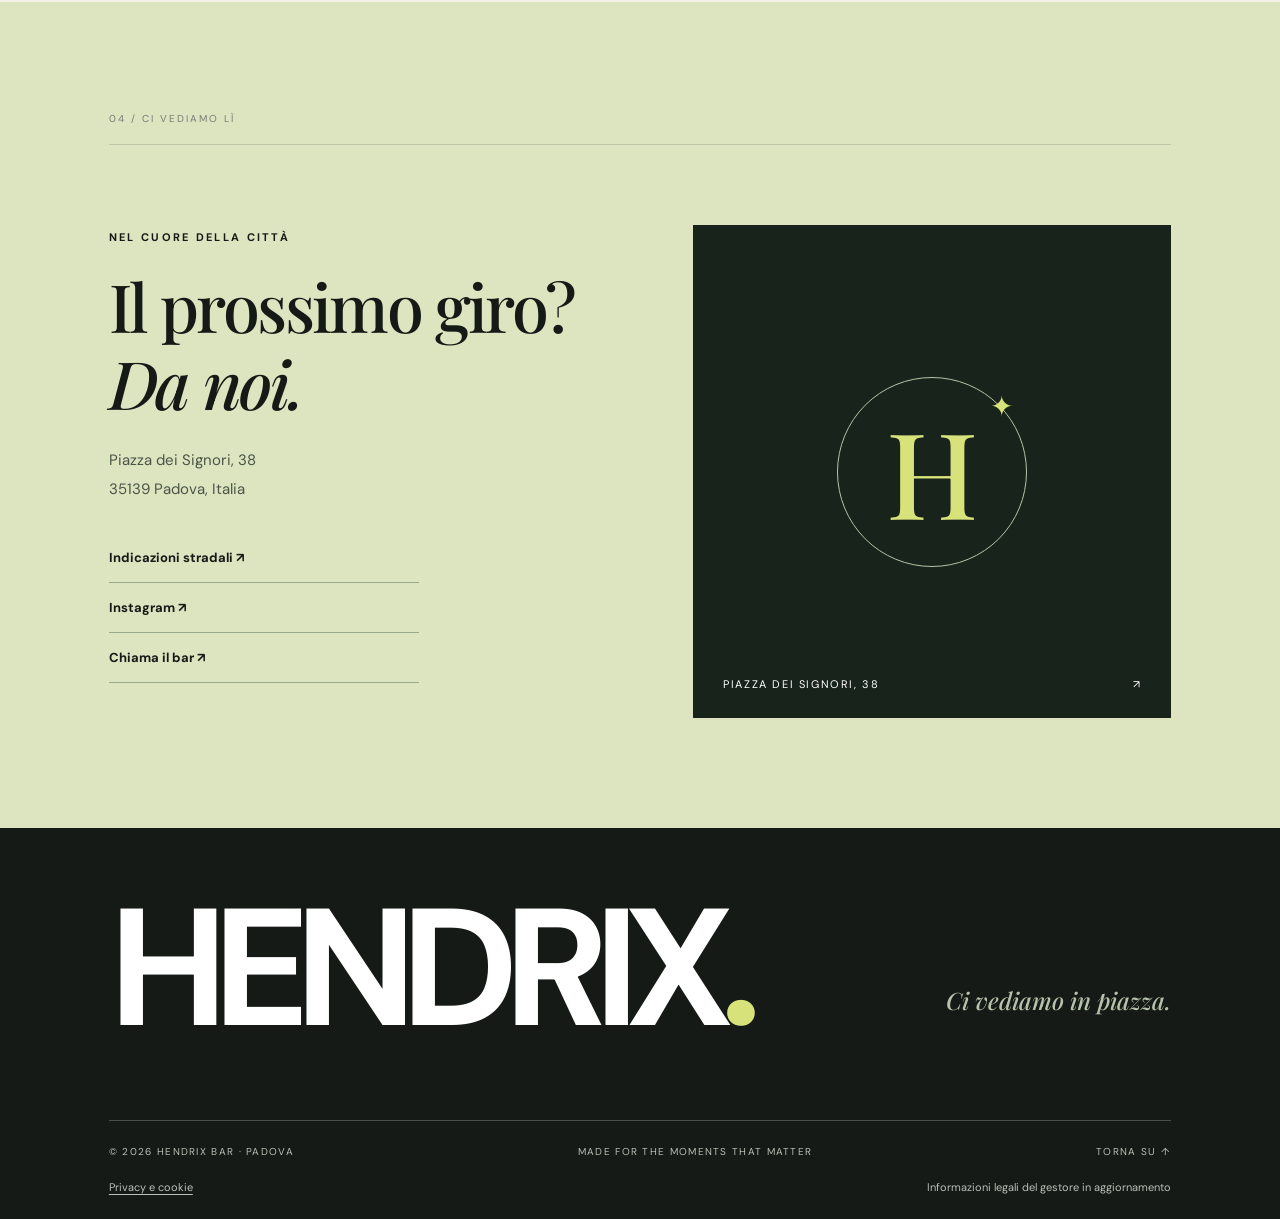
==== commit 8efc5dfa: "Refresh site imagery and visual styling Add locally stored, credited Unsplash photos and use them ac" ====
--- a/index.html
+++ b/index.html
@@ -24,8 +24,7 @@
 			</button>
 			<nav id="nav">
 				<a href="storia.html">La nostra storia</a><a href="menu.html">Menu</a
-				><a href="eventi.html">Eventi</a
-				><a href="#contatti">Vieni a trovarci</a>
+				><a href="eventi.html">Eventi</a>
 			</nav>
 			<a
 				class="nav-cta"
@@ -49,18 +48,15 @@
 					</div>
 					<h1>Ogni serata<br />ha una <em>storia.</em></h1>
 					<p>
-						Ci sono posti in cui passi. E posti in cui ti fermi. Benvenuto
-						all'Hendrix.
+						Ci sono posti in cui passi. <br>
+						E posti in cui ti fermi. <br><br>
+						Benvenuto all'Hendrix.
 					</p>
 					<div class="hero-actions">
 						<a class="button button-light" href="storia.html"
 							>Scopri il nostro mondo <span>↗</span></a
-						><a class="text-link" href="menu.html">Esplora il menu ↓</a>
-					</div>
-				</div>
-				<div class="hero-bottom">
-					<span>45°24'28"N · 11°52'25"E</span
-					><span>SCORRI PER SCOPRIRE <b>↓</b></span>
+						>
+					</div>
 				</div>
 				<div class="vertical-note">A GOOD PLACE TO STAY A LITTLE LONGER</div>
 			</section>
@@ -113,7 +109,7 @@
 				<div class="experience-grid">
 					<article class="experience-card reveal">
 						<img
-							src="foto2.png"
+							src="assets/images/aperitivo.jpg"
 							alt="Cocktail preparato al bancone"
 							loading="lazy"
 						/>
@@ -125,7 +121,7 @@
 					</article>
 					<article class="experience-card reveal">
 						<img
-							src="foto2.png"
+							src="assets/images/event-night.jpg"
 							alt="Atmosfera serale in un locale"
 							loading="lazy"
 						/>
@@ -137,7 +133,7 @@
 					</article>
 					<article class="experience-card reveal">
 						<img
-							src="foto1.png"
+							src="assets/images/cocktail-feature.jpg"
 							alt="Drink e bottiglie dietro il bancone"
 							loading="lazy"
 						/>
@@ -179,7 +175,7 @@
 						>
 					</div>
 					<div class="drink-visual">
-						<img src="foto1.png" alt="Cocktail con ghiaccio" loading="lazy" />
+						<img src="assets/images/drink-feature.jpg" alt="Cocktail con ghiaccio" loading="lazy" />
 						<div class="drink-sticker">CHEERS<br /><i>TO THAT.</i></div>
 					</div>
 				</div>
--- a/style.css
+++ b/style.css
@@ -1,9 +1,65 @@
 :root {
+	/* Palette condivisa: colori base e accenti usati in tutto il sito */
 	--dark: #151a16;
 	--cream: #f3f0e8;
 	--green: #d8e27a;
 	--muted: #777d73;
-}
+
+	/* Pagina iniziale: testi, superfici e bordi editoriali */
+	--white: #fff;
+	--text-dark: #222920;
+	--text-muted: #62675f;
+	--text-soft: #ddd;
+	--text-bright: #eee;
+	--text-cream: #e9e9e2;
+	--green-pale: #dce4c0;
+	--surface-soft: #e8e9dd;
+	--surface-green-dark: #18231b;
+	--surface-green: #27332b;
+	--surface-olive: #23291c;
+	--surface-olive-brown: #594e38;
+	--border-soft: #d5d6cc;
+
+	/* Hero e immagini: overlay e trasparenze condivisi */
+	--overlay-dark-18: rgba(8, 15, 10, 0.18);
+	--overlay-dark-24: rgba(9, 16, 11, 0.24);
+	--overlay-dark-55: rgba(8, 15, 10, 0.55);
+	--overlay-dark-55-warm: rgba(9, 16, 11, 0.55);
+	--overlay-dark-80: rgba(9, 16, 11, 0.8);
+	--overlay-dark-82: rgba(8, 15, 10, 0.82);
+	--overlay-white-23: #ffffff3b;
+	--overlay-white-27: #ffffff45;
+	--overlay-white-56: #ffffff90;
+	--overlay-green: #d8e27a;
+	--overlay-dark-75: #151a1675;
+	--overlay-dark-80-hex: #151a1680;
+	--overlay-dark-90: #151a1690;
+	--overlay-dark-60: #151a1699;
+	--overlay-dark-72: #151a16b8;
+	--overlay-dark-73: #151a16ba;
+	--overlay-black-green: #10180fd9;
+
+	/* Pagina iniziale: blocchi intro, esperienza, bevande e visita */
+	--home-green-deep: #4b5646;
+	--home-border-dark: #1a211b;
+	--home-border-green: #bdc8a8;
+	--home-border-green-light: #b6c4a5;
+	--home-border-green-muted: #9aa98a;
+	--home-text-green-soft: #b7c2ac;
+
+	/* Pagina Menu */
+	--menu-green-dark: #7d8a54;
+	--menu-border-neutral: #bfc2b6;
+
+	/* Pagina Storia */
+	--story-green-dark: #7d8a54;
+
+	/* Pagina Eventi */
+	--events-green-dark: #7d8a54;
+	--events-text-light-muted: #b9c0b5;
+	--events-border-green-grey: #899489;
+}
+
 @font-face {
 	font-family: "DM Sans";
 	font-style: normal;
@@ -106,8 +162,8 @@
 	align-items: center;
 	justify-content: space-between;
 	padding: 0 5.5%;
-	color: #fff;
-	border-bottom: 1px solid #ffffff45;
+	color: var(--white);
+	border-bottom: 1px solid var(--overlay-white-27);
 }
 .brand {
 	font-size: 25px;
@@ -140,7 +196,7 @@
 	color: var(--green);
 }
 .nav-cta {
-	border: 1px solid #ffffff90;
+	border: 1px solid var(--overlay-white-56);
 	padding: 13px 19px;
 	border-radius: 2px;
 }
@@ -151,7 +207,7 @@
 	min-height: 790px;
 	height: 100svh;
 	position: relative;
-	background: #232b23;
+	background: var(--green);
 	color: white;
 	overflow: hidden;
 }
@@ -161,15 +217,15 @@
 	inset: 0;
 }
 .hero-photo {
-	background-image: linear-gradient(135deg, #354234, #141a15 70%);
+	background-image: url("assets/images/home-hero.jpg");
 	background-size: cover;
 	background-position: center 58%;
 	transform: scale(1.02);
 }
 .hero-shade {
 	background:
-		linear-gradient(90deg, rgba(9, 16, 11, 0.8), rgba(9, 16, 11, 0.24) 85%),
-		linear-gradient(0deg, rgba(9, 16, 11, 0.55), transparent 35%);
+		linear-gradient(90deg, var(--overlay-dark-80), var(--overlay-dark-24) 85%),
+		linear-gradient(0deg, var(--overlay-dark-55-warm), transparent 35%);
 }
 .hero-content {
 	position: absolute;
@@ -187,7 +243,7 @@
 	gap: 13px;
 }
 .eyebrow.light {
-	color: #fff;
+	color: var(--white);
 }
 .line {
 	height: 1px;
@@ -202,7 +258,7 @@
 	font-weight: 500;
 }
 h1 {
-	font-size: clamp(75px, 9vw, 155px);
+	font-size: clamp(68px, 7.5vw, 128px);
 	line-height: 0.98;
 	letter-spacing: -5px;
 	margin: 26px 0 25px;
@@ -214,10 +270,10 @@
 	color: var(--green);
 }
 .hero-content > p {
-	font-size: 17px;
-	line-height: 1.8;
+	font-size: 15px;
+	line-height: 1.65;
 	max-width: 440px;
-	color: #e9e9e2;
+	color: var(--text-cream);
 }
 .hero-actions {
 	display: flex;
@@ -244,7 +300,7 @@
 }
 .button-dark {
 	background: var(--dark);
-	color: #fff;
+	color: var(--white);
 }
 .text-link {
 	font-size: 12px;
@@ -278,8 +334,8 @@
 .section-index {
 	font-size: 10px;
 	letter-spacing: 2px;
-	color: #7d8178;
-	border-bottom: 1px solid #d5d6cc;
+	color: var(--muted);
+	border-bottom: 1px solid var(--border-soft);
 	padding-bottom: 19px;
 	margin-bottom: 80px;
 }
@@ -302,7 +358,7 @@
 .experience h2 em,
 .drinks h2 em,
 .visit h2 em {
-	color: #7d8a54;
+	color: var(--home-green-dark);
 }
 .intro-copy {
 	padding-bottom: 7px;
@@ -312,18 +368,18 @@
 .visit p {
 	font-size: 15px;
 	line-height: 1.9;
-	color: #62675f;
+	color: var(--text-muted);
 }
 .intro-copy .lead {
 	font-size: 21px;
-	color: #222920;
+	color: var(--text-dark);
 	line-height: 1.65;
 }
 .underline-link {
 	display: inline-flex;
 	justify-content: space-between;
 	gap: 45px;
-	border-bottom: 1px solid #1a211b;
+	border-bottom: 1px solid var(--home-border-dark);
 	padding: 12px 0;
 	margin-top: 18px;
 	font-size: 12px;
@@ -336,19 +392,19 @@
 	min-height: 530px;
 }
 .editorial-photo {
-	background: url("foto2.png") center/cover;
+	background: url("assets/images/editorial-bar.jpg") center/cover;
 	position: relative;
 }
 .photo-caption {
 	position: absolute;
 	bottom: 25px;
 	left: 25px;
-	color: #fff;
+	color: var(--white);
 	font-size: 10px;
 	letter-spacing: 2px;
 }
 .editorial-quote {
-	background: #dce4c0;
+	background: var(--green-pale);
 	padding: 55px 12%;
 	display: flex;
 	flex-direction: column;
@@ -356,7 +412,7 @@
 }
 .quote-mark {
 	font: 100px "Playfair Display", Georgia, serif;
-	color: #839354;
+	color: var(--green);
 	line-height: 0.6;
 }
 .editorial-quote blockquote {
@@ -365,14 +421,14 @@
 	margin: 25px 0 55px;
 }
 .editorial-quote blockquote em {
-	color: #71834b;
+	color: var(--home-green-dark);
 }
 .quote-caption {
 	font-size: 9px;
 	letter-spacing: 2px;
 }
 .experience {
-	background: #e8e9dd;
+	background: var(--surface-soft);
 }
 .experience-heading {
 	display: flex;
@@ -385,7 +441,7 @@
 	max-width: 290px;
 	font-size: 15px;
 	line-height: 1.8;
-	color: #6d7168;
+	color: var(--text-muted);
 }
 .experience-grid {
 	display: grid;
@@ -397,13 +453,13 @@
 	height: 480px;
 	overflow: hidden;
 	color: white;
-	background: #27332b;
+	background: var(--surface-green);
 }
 .experience-card:after {
 	content: "";
 	position: absolute;
 	inset: 0;
-	background: linear-gradient(0deg, #10180fd9, transparent 60%);
+	background: linear-gradient(0deg, var(--overlay-black-green), transparent 60%);
 }
 .experience-card img {
 	width: 100%;
@@ -432,7 +488,7 @@
 }
 .experience-card p {
 	font-size: 13px;
-	color: #ddd;
+	color: var(--text-soft);
 }
 .statement {
 	min-height: 610px;
@@ -442,14 +498,13 @@
 	color: white;
 	text-align: center;
 	overflow: hidden;
-	background: #152018;
+	background: var(--dark);
 }
 .statement-bg {
 	position: absolute;
 	inset: 0;
 	background:
-		linear-gradient(#101b16b8, #101b16ba),
-		linear-gradient(135deg, #594e38, #20291e 65%, #111812) center/cover;
+		linear-gradient(var(--overlay-dark-72), var(--overlay-dark-73)), url("assets/images/statement.jpg") center/cover;
 }
 .statement-inner {
 	position: relative;
@@ -467,7 +522,7 @@
 }
 .statement p {
 	font-size: 14px;
-	color: #ddd;
+	color: var(--text-soft);
 }
 .drinks-layout {
 	display: grid;
@@ -481,7 +536,7 @@
 }
 .drinks-layout small {
 	display: block;
-	color: #7c8076;
+	color: var(--muted);
 	font-size: 11px;
 	line-height: 1.7;
 	margin-top: 20px;
@@ -490,7 +545,7 @@
 .drink-visual {
 	position: relative;
 	height: 590px;
-	background: #283327;
+	background: var(--green);
 }
 .drink-visual img {
 	width: 100%;
@@ -518,10 +573,10 @@
 	font-weight: 400;
 }
 .visit {
-	background: #dce4c0;
+	background: var(--green-pale);
 }
 .visit .section-index {
-	border-color: #bdc8a8;
+	border-color: var(--home-border-green);
 }
 .visit-grid {
 	display: grid;
@@ -530,7 +585,7 @@
 }
 .visit p {
 	margin-top: 25px;
-	color: #4b5646;
+	color: var(--home-green-deep);
 }
 .visit-links {
 	display: flex;
@@ -542,7 +597,7 @@
 	display: flex;
 	justify-content: space-between;
 	padding: 16px 0;
-	border-bottom: 1px solid #9aa98a;
+	border-bottom: 1px solid var(--home-border-green-muted);
 	font-size: 13px;
 	font-weight: 700;
 }
@@ -553,7 +608,7 @@
 }
 .map-panel {
 	min-height: 470px;
-	background: #19261e;
+	background: var(--surface-green-dark);
 	position: relative;
 	display: grid;
 	place-items: center;
@@ -563,7 +618,7 @@
 	width: 190px;
 	height: 190px;
 	border-radius: 50%;
-	border: 1px solid #b6c4a5;
+	border: 1px solid var(--home-border-green-light);
 	display: grid;
 	place-items: center;
 	font:
@@ -602,25 +657,25 @@
 	justify-content: space-between;
 	gap: 16px;
 	font-size: 11px;
-	color: #b9c0b5;
+	color: var(--events-text-light-muted);
 }
 .footer-legal a { text-decoration: underline; text-underline-offset: 3px; }
 .legal-page { padding-top: 88px; background: var(--cream); }
 .legal-page ~ footer,
 body:has(.legal-page) .topbar.innerbar {
-	background: #101711;
+	background: var(--dark);
 }
 .legal-hero { height: 430px; min-height: 430px; }
 .legal-hero .page-hero-content { bottom: 12%; }
 .legal-hero h1 { font-size: clamp(58px, 8vw, 105px); }
 .legal-content { max-width: 900px; padding: 70px 28px 100px; margin: auto; line-height: 1.8; }
 .legal-content h2 { margin: 42px 0 12px; font: 600 30px "Playfair Display", Georgia, serif; }
-.legal-content p, .legal-content li { color: #53594f; }
+.legal-content p, .legal-content li { color: var(--text-muted); }
 .legal-content li { margin-bottom: 12px; }
-.legal-update { border-left: 3px solid #87964e; padding: 14px 20px; background: #e8eadf; }
+.legal-update { border-left: 3px solid var(--green); padding: 14px 20px; background: var(--surface-soft); }
 footer {
-	background: #111812;
-	color: #fff;
+	background: var(--dark);
+	color: var(--white);
 	padding: 70px 8.5% 25px;
 }
 .footer-main {
@@ -639,16 +694,16 @@
 	font:
 		italic 24px "Playfair Display",
 		serif;
-	color: #b7c2ac;
+	color: var(--home-text-green-soft);
 }
 .footer-bottom {
-	border-top: 1px solid #ffffff3b;
+	border-top: 1px solid var(--overlay-white-23);
 	padding-top: 24px;
 	display: flex;
 	justify-content: space-between;
 	font-size: 10px;
 	letter-spacing: 1.3px;
-	color: #b9c0b5;
+	color: var(--events-text-light-muted);
 }
 .reveal {
 	opacity: 0;
@@ -671,7 +726,7 @@
 		top: 75px;
 		left: 0;
 		right: 0;
-		background: #172019;
+		background: var(--surface-green-dark);
 		padding: 30px 6%;
 		flex-direction: column;
 	}
@@ -685,7 +740,7 @@
 		display: block;
 		background: none;
 		border: 0;
-		color: #fff;
+		color: var(--white);
 		font-size: 24px;
 	}
 	.hero {
@@ -830,8 +885,8 @@
 	height: 78svh;
 	min-height: 650px;
 	position: relative;
-	color: #fff;
-	background: #182019;
+	color: var(--white);
+	background: var(--dark);
 	overflow: hidden;
 }
 .page-hero-bg {
@@ -845,17 +900,17 @@
 	position: absolute;
 	inset: 0;
 	background:
-		linear-gradient(90deg, rgba(8, 15, 10, 0.82), rgba(8, 15, 10, 0.18)),
-		linear-gradient(0deg, rgba(8, 15, 10, 0.55), transparent 45%);
+		linear-gradient(90deg, var(--overlay-dark-82), var(--overlay-dark-18)),
+		linear-gradient(0deg, var(--overlay-dark-55), transparent 45%);
 }
 .menu-hero .page-hero-bg {
-	background-image: url("foto1.png");
+	background-image: url("assets/images/menu-hero.jpg");
 }
 .story-hero .page-hero-bg {
-	background-image: url("foto2.png");
+	background-image: url("assets/images/story-hero.jpg");
 }
 .events-hero .page-hero-bg {
-	background-image: linear-gradient(135deg, #596342, #23291c 70%);
+	background-image: linear-gradient(135deg, var(--green), var(--surface-olive) 70%);
 }
 .page-hero-content {
 	position: absolute;
@@ -871,7 +926,7 @@
 .page-hero-content p {
 	max-width: 500px;
 	line-height: 1.8;
-	color: #eee;
+	color: var(--text-bright);
 }
 .page-number {
 	position: absolute;
@@ -901,13 +956,13 @@
 .story-big em,
 .event-heading em,
 .event-follow em {
-	color: #7d8a54;
+	color: var(--menu-green-dark);
 }
 .menu-lead p,
 .event-heading p {
 	font-size: 17px;
 	line-height: 1.8;
-	color: #64695f;
+	color: var(--text-muted);
 }
 .category-nav {
 	display: flex;
@@ -917,7 +972,7 @@
 }
 .category-nav a {
 	padding: 13px 18px;
-	border: 1px solid #bfc2b6;
+	border: 1px solid var(--menu-border-neutral);
 	font-size: 11px;
 	font-weight: 700;
 	letter-spacing: 0.5px;
@@ -925,13 +980,13 @@
 }
 .category-nav a:hover {
 	background: var(--dark);
-	color: #fff;
+	color: var(--white);
 }
 .menu-sheet {
 	background: var(--cream);
 }
 .menu-sheet.alt {
-	background: #e8e9dd;
+	background: var(--surface-soft);
 }
 .menu-category {
 	display: grid;
@@ -945,7 +1000,7 @@
 .menu-category-title > span {
 	font-size: 10px;
 	letter-spacing: 2px;
-	color: #7d8178;
+	color: var(--muted);
 }
 .menu-category-title h2 {
 	font-size: clamp(45px, 5vw, 75px);
@@ -953,11 +1008,11 @@
 	margin: 20px 0;
 }
 .menu-category-title h2 em {
-	color: #7d8a54;
+	color: var(--menu-green-dark);
 }
 .menu-category-title p {
 	max-width: 390px;
-	color: #686d64;
+	color: var(--text-muted);
 	line-height: 1.8;
 }
 .menu-items article {
@@ -965,7 +1020,7 @@
 	justify-content: space-between;
 	gap: 30px;
 	padding: 25px 0;
-	border-bottom: 1px solid #c9cbc1;
+	border-bottom: 1px solid var(--border-soft);
 }
 .menu-items h3 {
 	font:
@@ -975,7 +1030,7 @@
 }
 .menu-items p {
 	margin: 0;
-	color: #72776e;
+	color: var(--muted);
 	font-size: 12px;
 }
 .menu-items strong {
@@ -983,14 +1038,14 @@
 }
 .menu-note {
 	font-size: 10px;
-	color: #7d8178;
+	color: var(--muted);
 	margin-top: 70px;
 	max-width: 620px;
 	line-height: 1.7;
 }
 .page-cta {
-	background: #152018;
-	color: #fff;
+	background: var(--dark);
+	color: var(--white);
 	text-align: center;
 	padding: 110px 6%;
 }
@@ -1022,20 +1077,20 @@
 .story-big .lead {
 	font-size: 20px;
 	line-height: 1.7;
-	color: #30362f;
+	color: var(--text-dark);
 }
 .story-big p {
 	line-height: 1.9;
-	color: #686d64;
+	color: var(--text-muted);
 }
 .story-photo-break {
 	min-height: 650px;
 	background:
-		linear-gradient(#10171075, #10171080),
-		linear-gradient(135deg, #5d4e39, #20281d 70%) center/cover;
+		linear-gradient(var(--overlay-dark-75), var(--overlay-dark-80-hex)),
+		linear-gradient(var(--overlay-dark-75), var(--overlay-dark-80-hex)), url("assets/images/story-manifesto.jpg") center/cover;
 	display: flex;
 	align-items: end;
-	color: #fff;
+	color: var(--white);
 	padding: 8%;
 }
 .story-photo-break span {
@@ -1055,19 +1110,19 @@
 	grid-template-columns: 70px 0.8fr 1fr;
 	gap: 6%;
 	padding: 45px 0;
-	border-bottom: 1px solid #ced0c6;
+	border-bottom: 1px solid var(--border-soft);
 	align-items: start;
 }
 .timeline-no {
 	font-size: 11px;
-	color: #7b8076;
+	color: var(--muted);
 }
 .timeline-row h3 {
 	font-size: 45px;
 	margin: 10px 0;
 }
 .timeline-row p {
-	color: #656a61;
+	color: var(--text-muted);
 	line-height: 1.9;
 	margin: 0;
 }
@@ -1075,10 +1130,10 @@
 	display: grid;
 	grid-template-columns: 1.1fr 0.9fr;
 	min-height: 650px;
-	background: #dce4c0;
+	background: var(--green-pale);
 }
 .manifesto-photo {
-	background: url("foto2.png") center/cover;
+	background: url("assets/images/story-manifesto-room.jpg") center/cover;
 }
 .manifesto-copy {
 	padding: 12%;
@@ -1092,11 +1147,11 @@
 	margin: 25px 0;
 }
 .manifesto-copy h2 em {
-	color: #71834b;
+	color: var(--story-green-dark);
 }
 .manifesto-copy p {
 	line-height: 1.8;
-	color: #53604e;
+	color: var(--home-green-deep);
 }
 .event-heading {
 	margin-bottom: 0;
@@ -1107,8 +1162,8 @@
 .event-card.featured {
 	display: grid;
 	grid-template-columns: 1.05fr 0.95fr;
-	background: #18231b;
-	color: #fff;
+	background: var(--surface-green-dark);
+	color: var(--white);
 	min-height: 570px;
 }
 .event-image {
@@ -1116,13 +1171,13 @@
 	background-position: center;
 }
 .event-one {
-	background-image: linear-gradient(135deg, #594e38, #22291e 70%);
+	background-image: linear-gradient(135deg, var(--surface-olive-brown), var(--surface-olive) 70%);
 }
 .event-two {
-	background-image: url("foto1.png");
+	background-image: url("assets/images/event-dj.jpg");
 }
 .event-three {
-	background-image: url("foto2.png");
+	background-image: url("assets/images/event-aperitivo.jpg");
 }
 .event-info {
 	padding: 9%;
@@ -1152,11 +1207,11 @@
 	color: var(--green);
 }
 .event-info p {
-	color: #c4cbc2;
+	color: var(--events-text-light-muted);
 	line-height: 1.8;
 }
 .event-info .underline-link {
-	border-color: #899489;
+	border-color: var(--events-border-green-grey);
 }
 .event-grid {
 	display: grid;
@@ -1165,7 +1220,7 @@
 	margin-top: 20px;
 }
 .event-small {
-	background: #e8e9dd;
+	background: var(--surface-soft);
 }
 .event-small .event-image {
 	height: 360px;
@@ -1176,14 +1231,14 @@
 .event-small-copy > span {
 	font-size: 9px;
 	letter-spacing: 2px;
-	color: #747a70;
+	color: var(--muted);
 }
 .event-small h3 {
 	font-size: 35px;
 	margin: 15px 0;
 }
 .event-small p {
-	color: #6b7067;
+	color: var(--text-muted);
 	line-height: 1.7;
 }
 .event-small a {
@@ -1195,9 +1250,9 @@
 .event-philosophy {
 	min-height: 620px;
 	background:
-		linear-gradient(#0c150f90, #0c150f99),
-		linear-gradient(135deg, #354234, #141a15 70%) center/cover;
-	color: #fff;
+		linear-gradient(var(--overlay-dark-90), var(--overlay-dark-60)),
+		linear-gradient(135deg, var(--green), var(--dark) 70%) center/cover;
+	color: var(--white);
 	display: grid;
 	place-items: center;
 	text-align: center;
@@ -1215,7 +1270,7 @@
 	text-align: center;
 }
 .event-follow p {
-	color: #6b7067;
+	color: var(--text-muted);
 	margin: 25px auto 35px;
 }
 .event-follow .button {
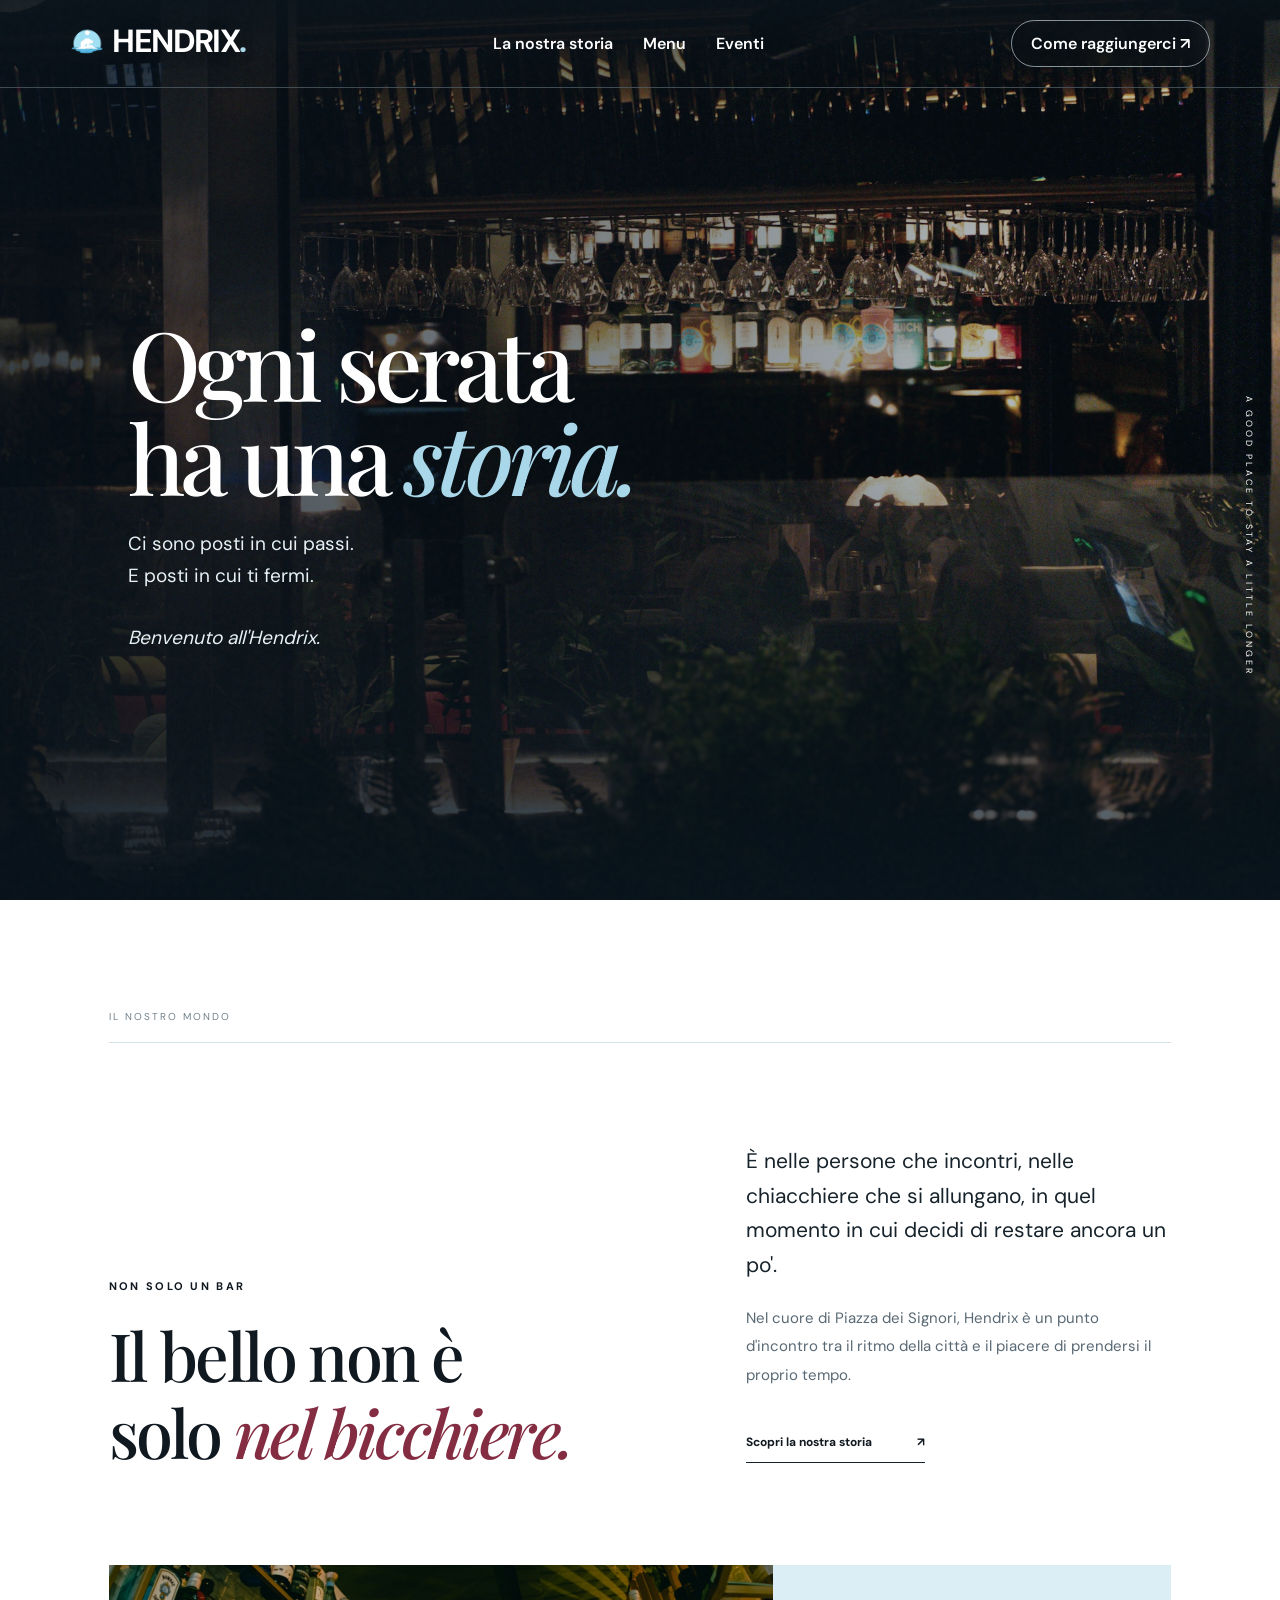
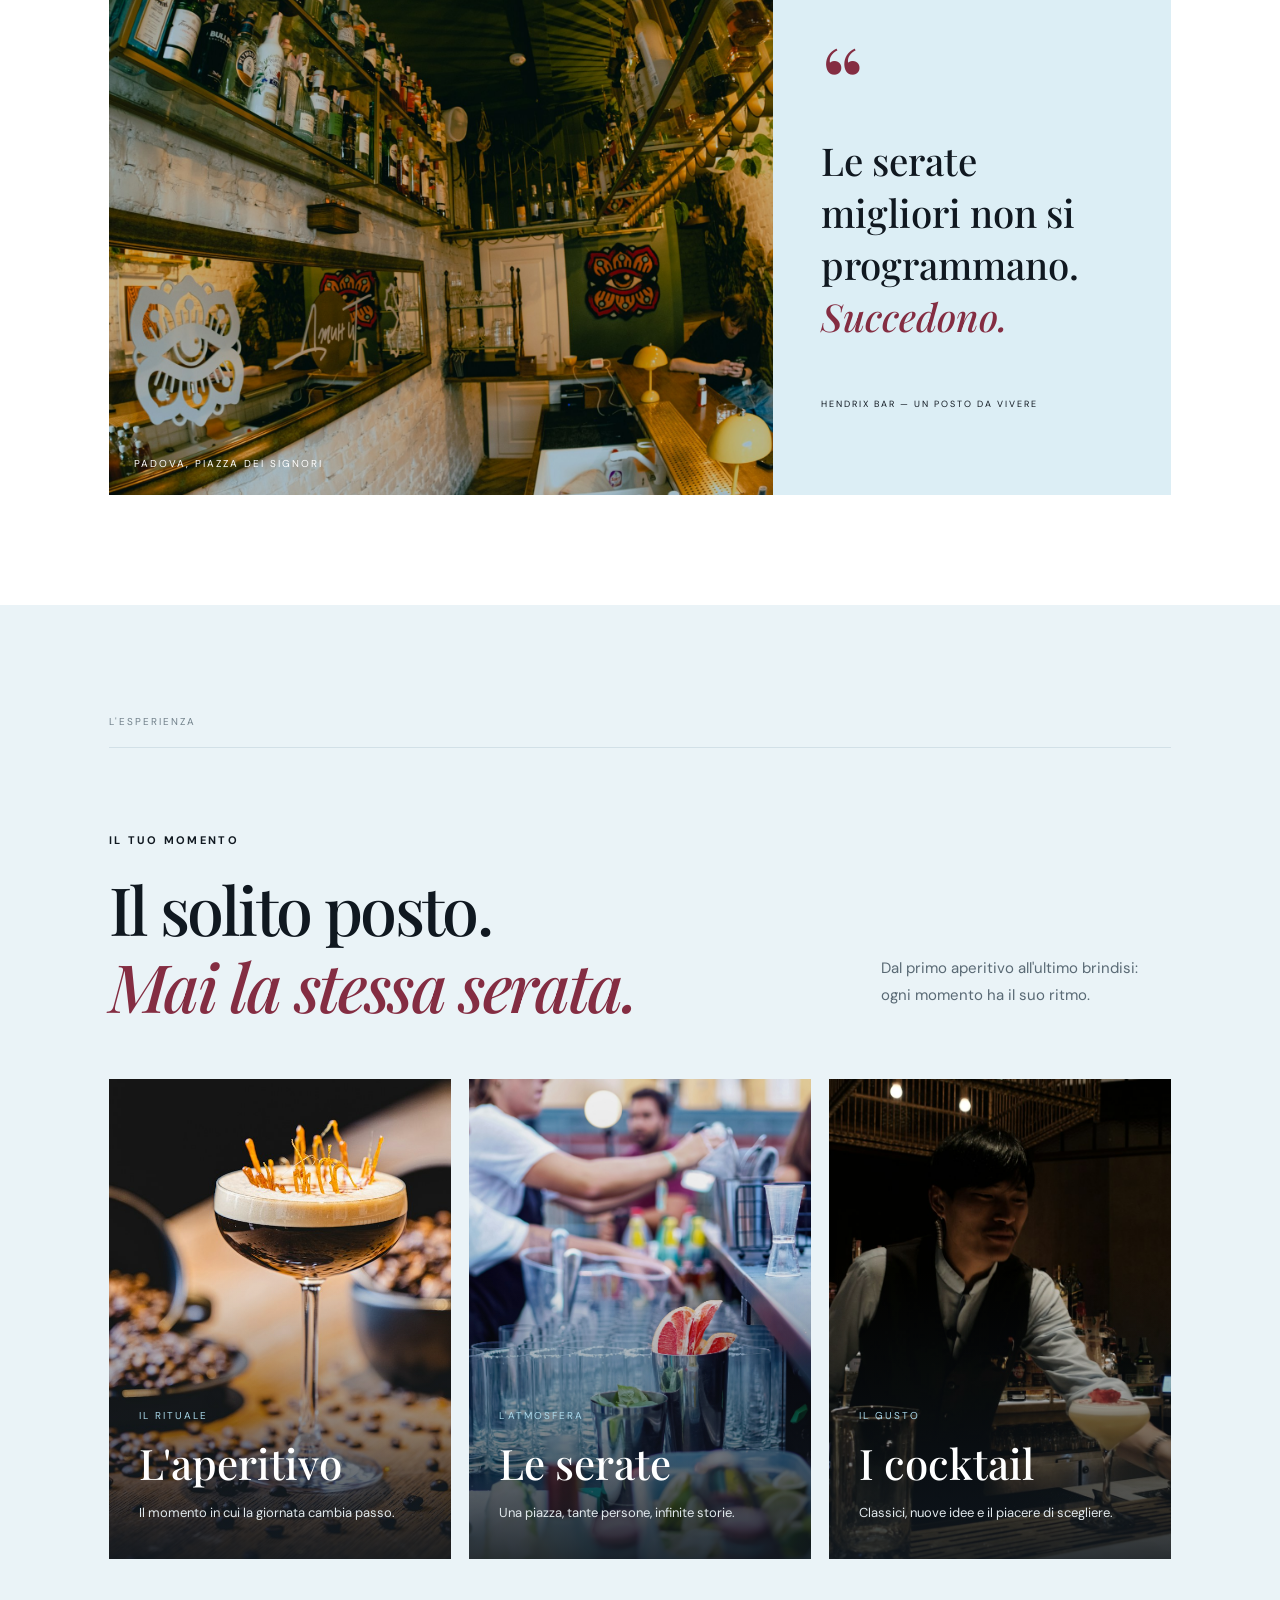
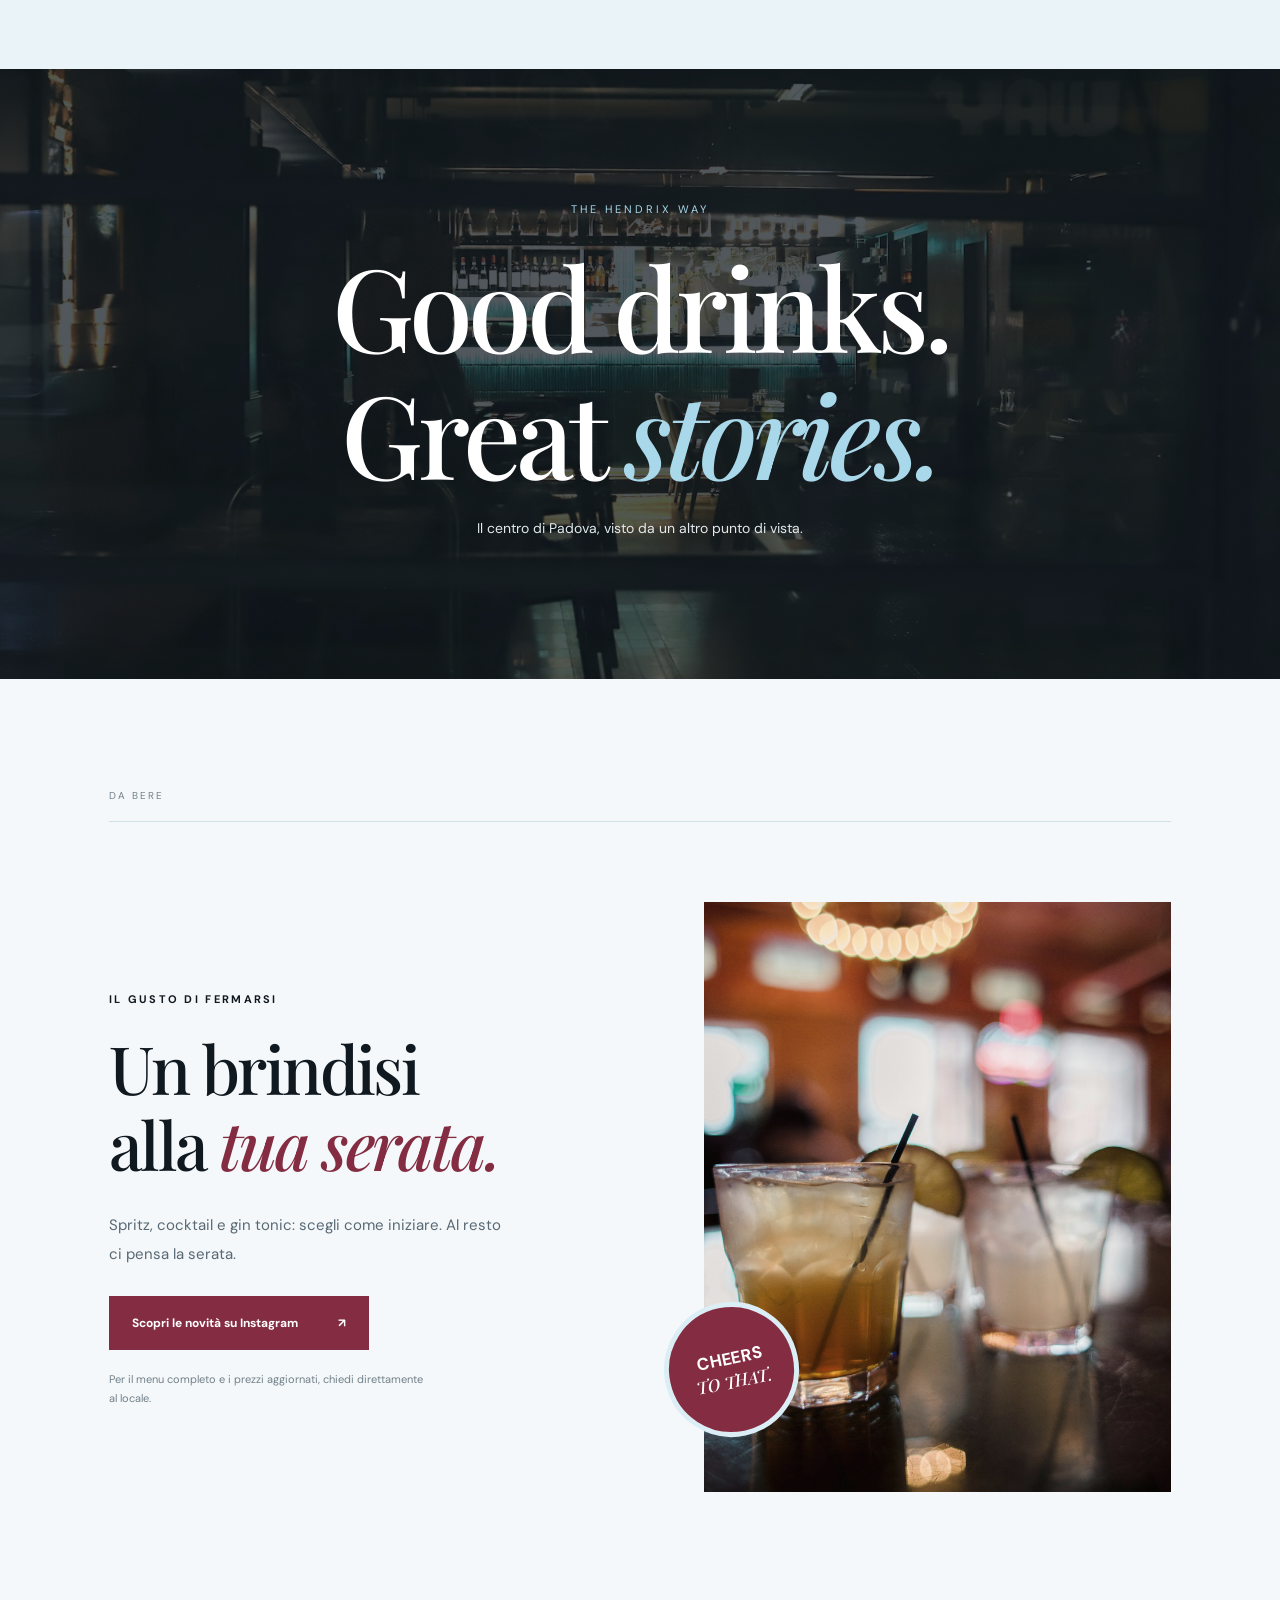
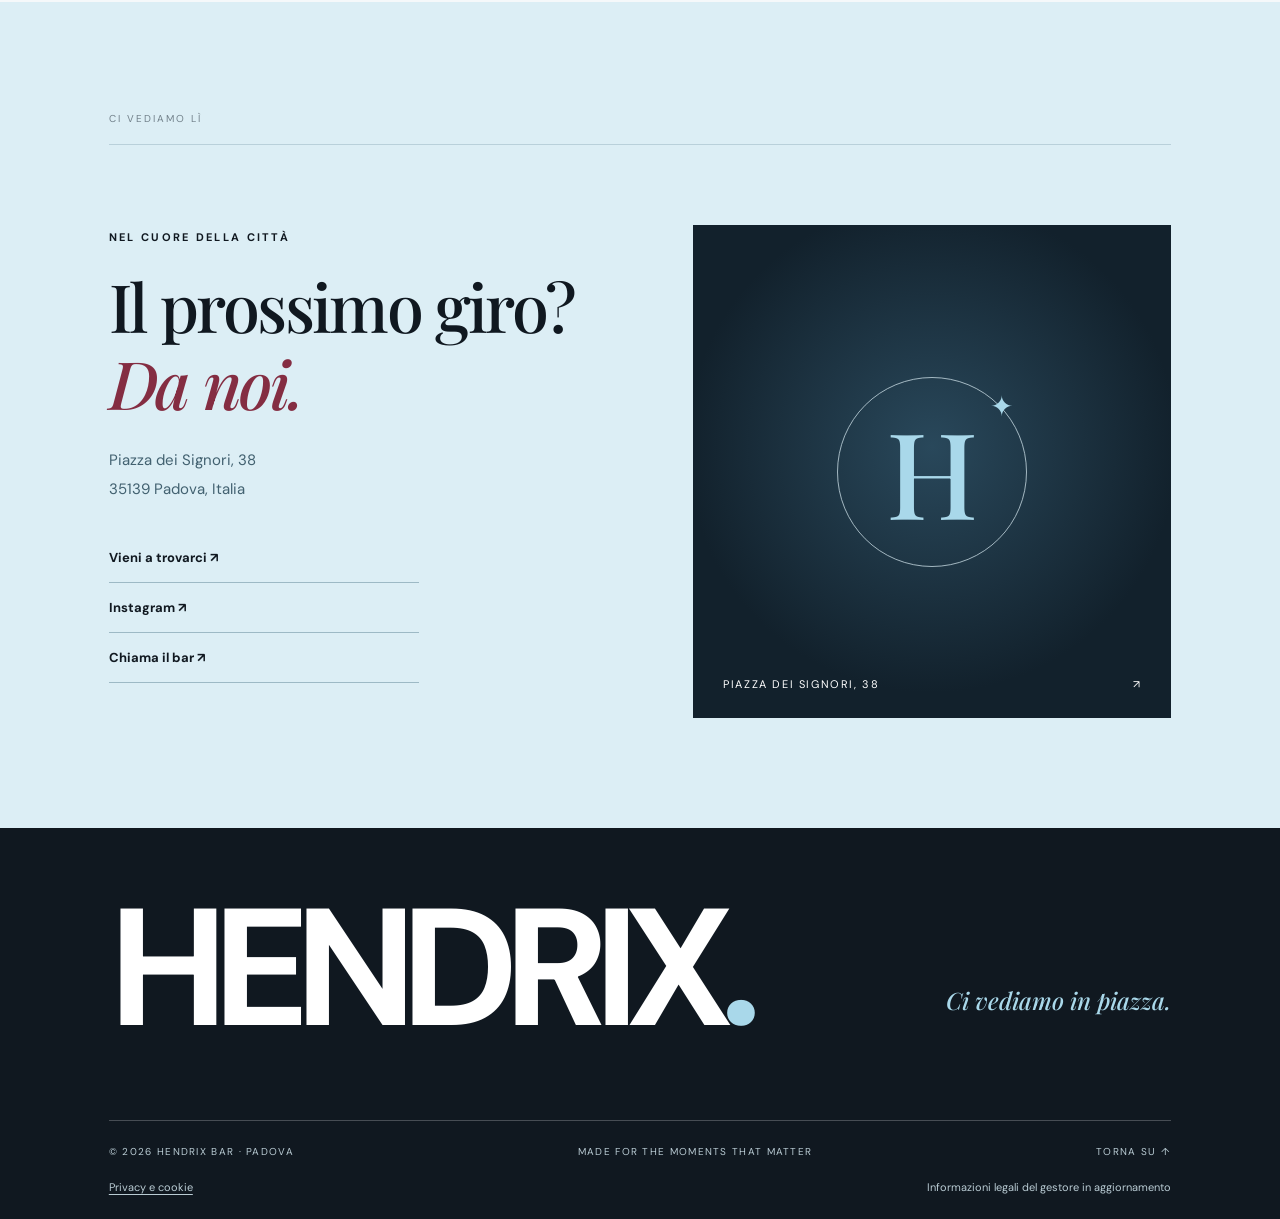
==== commit a4a17206: "Refresh Hendrix with a polar-inspired design Introduce an icy blue and burgundy palette with a polar" ====
--- a/index.html
+++ b/index.html
@@ -3,7 +3,7 @@
 	<head>
 		<meta charset="utf-8" />
 		<meta name="viewport" content="width=device-width,initial-scale=1" />
-		<meta name="theme-color" content="#151a16" />
+		<meta name="theme-color" content="#101820" />
 		<meta
 			name="description"
 			content="Hendrix Bar, Piazza dei Signori 38, Padova. Cocktail, incontri e serate nel cuore della città."
@@ -18,7 +18,7 @@
 				class="brand"
 				href="index.html"
 				aria-label="Hendrix Bar, torna all'inizio"
-				>HENDRIX<span class="brand-dot">.</span><small>BAR · PADOVA</small></a
+				>HENDRIX<span class="brand-dot">.</span></a
 			><button class="menu-toggle" aria-label="Apri menu" aria-expanded="false">
 				☰
 			</button>
@@ -43,25 +43,17 @@
 				></div>
 				<div class="hero-shade"></div>
 				<div class="hero-content">
-					<div class="eyebrow light">
-						<span class="line"></span> PIAZZA DEI SIGNORI · PADOVA
-					</div>
 					<h1>Ogni serata<br />ha una <em>storia.</em></h1>
 					<p>
 						Ci sono posti in cui passi. <br>
 						E posti in cui ti fermi. <br><br>
-						Benvenuto all'Hendrix.
+						<em>Benvenuto all'Hendrix.</em>
 					</p>
-					<div class="hero-actions">
-						<a class="button button-light" href="storia.html"
-							>Scopri il nostro mondo <span>↗</span></a
-						>
-					</div>
 				</div>
 				<div class="vertical-note">A GOOD PLACE TO STAY A LITTLE LONGER</div>
 			</section>
 			<section class="intro section-pad reveal" id="storia">
-				<div class="section-index">01 / IL NOSTRO MONDO</div>
+				<div class="section-index">IL NOSTRO MONDO</div>
 				<div class="intro-grid">
 					<div>
 						<span class="eyebrow">NON SOLO UN BAR</span>
@@ -95,7 +87,7 @@
 				</div>
 			</section>
 			<section class="experience section-pad" id="esperienza">
-				<div class="section-index">02 / L'ESPERIENZA</div>
+				<div class="section-index">L'ESPERIENZA</div>
 				<div class="experience-heading reveal">
 					<div>
 						<span class="eyebrow">IL TUO MOMENTO</span>
@@ -114,7 +106,7 @@
 							loading="lazy"
 						/>
 						<div>
-							<span>01 / IL RITUALE</span>
+							<span>IL RITUALE</span>
 							<h3>L'aperitivo</h3>
 							<p>Il momento in cui la giornata cambia passo.</p>
 						</div>
@@ -126,7 +118,7 @@
 							loading="lazy"
 						/>
 						<div>
-							<span>02 / L'ATMOSFERA</span>
+							<span>L'ATMOSFERA</span>
 							<h3>Le serate</h3>
 							<p>Una piazza, tante persone, infinite storie.</p>
 						</div>
@@ -138,7 +130,7 @@
 							loading="lazy"
 						/>
 						<div>
-							<span>03 / IL GUSTO</span>
+							<span>IL GUSTO</span>
 							<h3>I cocktail</h3>
 							<p>Classici, nuove idee e il piacere di scegliere.</p>
 						</div>
@@ -154,7 +146,7 @@
 				</div>
 			</section>
 			<section class="drinks section-pad" id="drink">
-				<div class="section-index">03 / DA BERE</div>
+				<div class="section-index">DA BERE</div>
 				<div class="drinks-layout reveal">
 					<div>
 						<span class="eyebrow">IL GUSTO DI FERMARSI</span>
@@ -181,7 +173,7 @@
 				</div>
 			</section>
 			<section class="visit section-pad" id="contatti">
-				<div class="section-index">04 / CI VEDIAMO LÌ</div>
+				<div class="section-index">CI VEDIAMO LÌ</div>
 				<div class="visit-grid reveal">
 					<div>
 						<span class="eyebrow">NEL CUORE DELLA CITTÀ</span>
@@ -192,7 +184,7 @@
 								href="https://www.google.com/maps/search/?api=1&query=Hendrix+Bar+Piazza+dei+Signori+38+Padova"
 								target="_blank"
 								rel="noopener"
-								>Indicazioni stradali ↗</a
+								>Vieni a trovarci ↗</a
 							><a
 								href="https://www.instagram.com/hendrixbarpd/"
 								target="_blank"
--- a/style.css
+++ b/style.css
@@ -1,24 +1,24 @@
 :root {
-	/* Palette condivisa: colori base e accenti usati in tutto il sito */
-	--dark: #151a16;
-	--cream: #f3f0e8;
-	--green: #d8e27a;
-	--muted: #777d73;
+	/* Palette polare Hendrix: nero profondo, ghiaccio e rosso bordeaux */
+	--dark: #101820;
+	--cream: #f5f8fa;
+	--green: #8ec7df;
+	--muted: #71808a;
 
 	/* Pagina iniziale: testi, superfici e bordi editoriali */
 	--white: #fff;
-	--text-dark: #222920;
-	--text-muted: #62675f;
-	--text-soft: #ddd;
-	--text-bright: #eee;
-	--text-cream: #e9e9e2;
-	--green-pale: #dce4c0;
-	--surface-soft: #e8e9dd;
-	--surface-green-dark: #18231b;
-	--surface-green: #27332b;
-	--surface-olive: #23291c;
-	--surface-olive-brown: #594e38;
-	--border-soft: #d5d6cc;
+	--text-dark: #17232b;
+	--text-muted: #596974;
+	--text-soft: #e1e9ed;
+	--text-bright: #eff7fa;
+	--text-cream: #e7f2f7;
+	--green-pale: #dceef5;
+	--surface-soft: #eaf3f7;
+	--surface-green-dark: #111e28;
+	--surface-green: #233744;
+	--surface-olive: #1b2c39;
+	--surface-olive-brown: #713b49;
+	--border-soft: #d2e0e7;
 
 	/* Hero e immagini: overlay e trasparenze condivisi */
 	--overlay-dark-18: rgba(8, 15, 10, 0.18);
@@ -30,34 +30,38 @@
 	--overlay-white-23: #ffffff3b;
 	--overlay-white-27: #ffffff45;
 	--overlay-white-56: #ffffff90;
-	--overlay-green: #d8e27a;
-	--overlay-dark-75: #151a1675;
-	--overlay-dark-80-hex: #151a1680;
-	--overlay-dark-90: #151a1690;
-	--overlay-dark-60: #151a1699;
-	--overlay-dark-72: #151a16b8;
-	--overlay-dark-73: #151a16ba;
-	--overlay-black-green: #10180fd9;
+	--overlay-green: #8ec7df;
+	--overlay-dark-75: #101820bf;
+	--overlay-dark-80-hex: #101820cc;
+	--overlay-dark-90: #101820e8;
+	--overlay-dark-60: #10182099;
+	--overlay-dark-72: #101820b8;
+	--overlay-dark-73: #101820ba;
+	--overlay-black-green: #101820df;
 
 	/* Pagina iniziale: blocchi intro, esperienza, bevande e visita */
-	--home-green-deep: #4b5646;
-	--home-border-dark: #1a211b;
-	--home-border-green: #bdc8a8;
-	--home-border-green-light: #b6c4a5;
-	--home-border-green-muted: #9aa98a;
-	--home-text-green-soft: #b7c2ac;
+	--home-green-deep: #426170;
+	--home-border-dark: #17232b;
+	--home-border-green: #b7d4e0;
+	--home-border-green-light: #b7d4e0;
+	--home-border-green-muted: #98b7c4;
+	--home-text-green-soft: #b7d4e0;
 
 	/* Pagina Menu */
-	--menu-green-dark: #7d8a54;
-	--menu-border-neutral: #bfc2b6;
+	--menu-green-dark: #8c3045;
+	--menu-border-neutral: #c6d7df;
 
 	/* Pagina Storia */
-	--story-green-dark: #7d8a54;
+	--story-green-dark: #8c3045;
 
 	/* Pagina Eventi */
-	--events-green-dark: #7d8a54;
-	--events-text-light-muted: #b9c0b5;
-	--events-border-green-grey: #899489;
+	--events-green-dark: #8c3045;
+	--events-text-light-muted: #b9cbd3;
+	--events-border-green-grey: #7794a1;
+	--ice: #dceef5;
+	--ice-bright: #a9d8ea;
+	--burgundy: #842d42;
+	--burgundy-dark: #642236;
 }
 
 @font-face {
@@ -166,7 +170,7 @@
 	border-bottom: 1px solid var(--overlay-white-27);
 }
 .brand {
-	font-size: 25px;
+	font-size: 32px;
 	font-weight: 700;
 	letter-spacing: -1.6px;
 	line-height: 0.8;
@@ -177,8 +181,8 @@
 }
 .brand small {
 	display: block;
-	font-size: 8px;
-	letter-spacing: 3.4px;
+	font-size: 10px;
+	letter-spacing: 3.2px;
 	margin-top: 9px;
 	font-weight: 500;
 }
@@ -188,7 +192,7 @@
 }
 .topbar nav a,
 .nav-cta {
-	font-size: 12px;
+	font-size: 16px;
 	font-weight: 600;
 }
 .topbar nav a:hover,
@@ -204,8 +208,12 @@
 	display: none;
 }
 .hero {
-	min-height: 790px;
+	height: 100vh;
 	height: 100svh;
+	height: 100dvh;
+	min-height: 100vh;
+	min-height: 100svh;
+	min-height: 100dvh;
 	position: relative;
 	background: var(--green);
 	color: white;
@@ -741,10 +749,7 @@
 		background: none;
 		border: 0;
 		color: var(--white);
-		font-size: 24px;
-	}
-	.hero {
-		min-height: 700px;
+		font-size: 28px;
 	}
 	.hero-content {
 		left: 7%;
@@ -877,13 +882,161 @@
 		animation: none !important;
 	}
 }
+
+/* HENDRIX POLAR EDITION */
+body {
+	background: var(--cream);
+	color: var(--dark);
+}
+.topbar {
+	background: linear-gradient(180deg, rgba(10, 20, 28, .7), transparent);
+	border-bottom-color: rgba(220, 238, 245, .25);
+}
+.brand {
+	text-shadow: 0 2px 18px rgba(0, 0, 0, .24);
+}
+.brand::before {
+	content: "";
+	display: inline-block;
+	vertical-align: middle;
+	width: 34px;
+	height: 34px;
+	margin: -4px 8px 0 0;
+	background: url("assets/images/polar-bear-mark.png") center/contain no-repeat;
+}
+.brand-dot,
+footer .footer-logo span { color: var(--ice-bright); }
+.topbar nav a:hover,
+.text-link:hover { color: var(--ice-bright); }
+.nav-cta {
+	border-color: rgba(220, 238, 245, .6);
+	border-radius: 999px;
+	padding: 12px 19px;
+	backdrop-filter: blur(8px);
+}
+.hero {
+	background: var(--surface-green-dark);
+}
+.hero-photo { filter: saturate(.72) contrast(1.04); }
+.hero-shade {
+	background:
+		linear-gradient(90deg, rgba(8, 18, 27, .82), rgba(13, 34, 47, .28) 88%),
+		linear-gradient(0deg, rgba(8, 18, 27, .7), transparent 48%);
+}
+.hero-content { z-index: 2; }
+.hero-content .eyebrow { font-size: 15px; }
+.hero-content > p { font-size: 19px; }
+.hero h1 em,
+.page-hero h1 em { color: var(--ice-bright); }
+.line { background: var(--burgundy); }
+.button-light {
+	background: var(--ice);
+	color: var(--dark);
+	border-radius: 2px;
+}
+.button-dark { background: var(--burgundy); }
+.section-index { color: #71808a; }
+.intro h2 em,
+.experience h2 em,
+.drinks h2 em,
+.visit h2 em { color: var(--burgundy); }
+.intro { background: #fff; }
+.editorial-quote { background: var(--ice); }
+.quote-mark { color: var(--burgundy); }
+.editorial-quote blockquote em { color: var(--burgundy); }
+.experience,
+.menu-sheet.alt { background: #eaf3f7; }
+.experience-card { background: var(--surface-green-dark); }
+.experience-card span { color: var(--ice-bright); }
+.statement { background: var(--surface-green-dark); }
+.statement-inner > span,
+.page-cta > span,
+.event-philosophy span { color: var(--ice-bright); }
+.statement h2 em { color: var(--ice-bright); }
+.drink-visual { background: var(--ice); }
+.drink-visual img { filter: saturate(.78); }
+.drink-sticker {
+	background: var(--burgundy);
+	color: #fff;
+	border: 5px solid var(--ice);
+}
+.visit { background: var(--ice); }
+.visit .section-index { border-color: #b9d0da; }
+.visit-links a { border-color: #9db9c5; }
+.visit-links a:hover { color: var(--burgundy); }
+.map-panel {
+	background: #172a37;
+	background-image: radial-gradient(circle at 50% 45%, #29485b, #12212c 68%);
+}
+.map-circle { color: var(--ice-bright); border-color: rgba(220, 238, 245, .7); }
+footer { background: #101820; }
+.footer-main p { color: var(--ice-bright); }
+.footer-legal { color: #b9cbd3; }
+.page-hero { background: #12212c; }
+.page-hero-bg { filter: saturate(.7); }
+.page-hero:after {
+	background:
+		linear-gradient(90deg, rgba(9, 20, 29, .85), rgba(12, 33, 45, .3)),
+		linear-gradient(0deg, rgba(9, 20, 29, .75), transparent 55%);
+}
+.page-hero-content { z-index: 2; }
+.page-hero-content .eyebrow { font-size: 16px; }
+.page-hero-content p { font-size: 21px; }
+.events-hero .page-hero-bg {
+	background-image: linear-gradient(135deg, #b9e0ef, #172b38 70%);
+}
+.menu-lead em,
+.story-big em,
+.event-heading em,
+.event-follow h2 em,
+.menu-category-title h2 em,
+.manifesto-copy h2 em { color: var(--burgundy); }
+.category-nav a { border-color: #c6d7df; border-radius: 999px; }
+.category-nav a:hover { background: var(--burgundy); }
+.menu-category-title h2 em { color: var(--burgundy); }
+.page-cta { background: #172a37; }
+.page-cta h2 em,
+.event-info h3 em,
+.event-philosophy em { color: var(--ice-bright); }
+.story-photo-break {
+	background:
+		linear-gradient(rgba(11, 25, 35, .72), rgba(11, 25, 35, .82)),
+		url("assets/images/story-manifesto.jpg") center/cover;
+}
+.story-photo-break span,
+.story-photo-break em { color: var(--ice-bright); }
+.story-manifesto { background: var(--ice); }
+.manifesto-copy h2 em { color: var(--burgundy); }
+.event-card.featured { background: #172a37; }
+.event-date strong { color: var(--ice-bright); }
+.event-one { background-image: linear-gradient(135deg, #98c9dc, #1b3040 70%); }
+.event-small { background: #eaf3f7; }
+.event-small-copy > span { color: var(--burgundy); }
+.event-philosophy {
+	background: radial-gradient(ellipse at 50% 100%, #35576a, #101820 68%);
+}
+.legal-page { background: #f5f8fa; }
+.legal-page ~ footer,
+body:has(.legal-page) .topbar.innerbar { background: #101820; }
+.legal-update { border-color: var(--burgundy); background: var(--ice); }
+@media (max-width: 900px) {
+	.topbar nav { background: #12212c; }
+}
+@media (max-width: 600px) {
+	.brand::before { width: 34px; height: 24px; margin-right: 7px; }
+	.hero-content { z-index: 2; }
+}
 /* INNER PAGES */
 .innerbar {
 	position: absolute;
 }
 .page-hero {
-	height: 78svh;
-	min-height: 650px;
+	height: 100vh;
+	height: 100svh;
+	height: 100dvh;
+	min-height: 100vh;
+	min-height: 100svh;
+	min-height: 100dvh;
 	position: relative;
 	color: var(--white);
 	background: var(--dark);
@@ -1107,15 +1260,11 @@
 }
 .timeline-row {
 	display: grid;
-	grid-template-columns: 70px 0.8fr 1fr;
+	grid-template-columns: 0.8fr 1fr;
 	gap: 6%;
 	padding: 45px 0;
 	border-bottom: 1px solid var(--border-soft);
 	align-items: start;
-}
-.timeline-no {
-	font-size: 11px;
-	color: var(--muted);
 }
 .timeline-row h3 {
 	font-size: 45px;
@@ -1277,9 +1426,6 @@
 	margin: auto;
 }
 @media (max-width: 900px) {
-	.page-hero {
-		min-height: 620px;
-	}
 	.menu-lead,
 	.event-heading,
 	.menu-category,
@@ -1295,10 +1441,10 @@
 		grid-column: auto;
 	}
 	.timeline-row {
-		grid-template-columns: 45px 1fr;
+		grid-template-columns: 1fr;
 	}
 	.timeline-row p {
-		grid-column: 2;
+		grid-column: 1;
 	}
 	.manifesto-photo {
 		min-height: 480px;
@@ -1345,7 +1491,7 @@
 		padding: 9% 6%;
 	}
 	.timeline-row {
-		grid-template-columns: 32px 1fr;
+		grid-template-columns: 1fr;
 		gap: 15px;
 	}
 	.timeline-row h3 {
@@ -1370,3 +1516,9 @@
 		padding: 80px 6%;
 	}
 }
+@media (max-height: 700px) {
+	.page-hero-content {
+		top: clamp(120px, 18svh, 160px);
+		bottom: auto;
+	}
+}
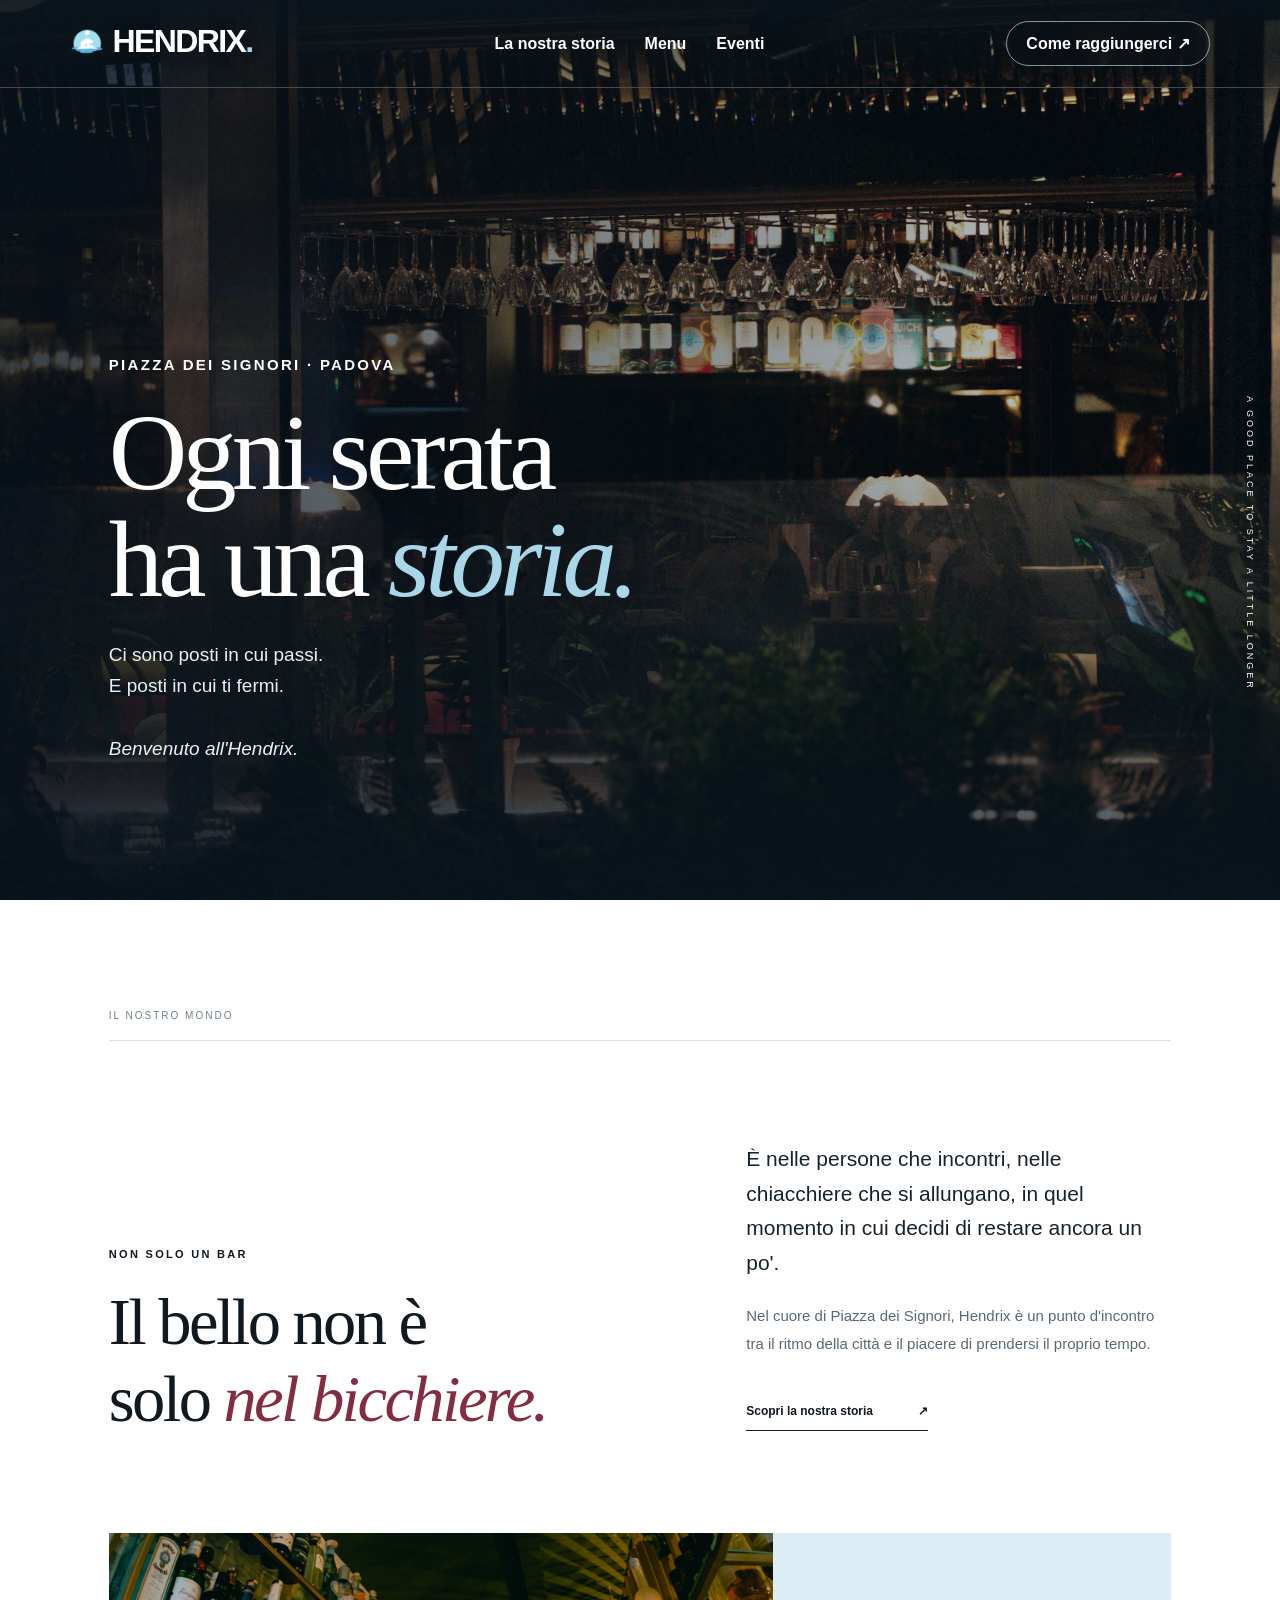
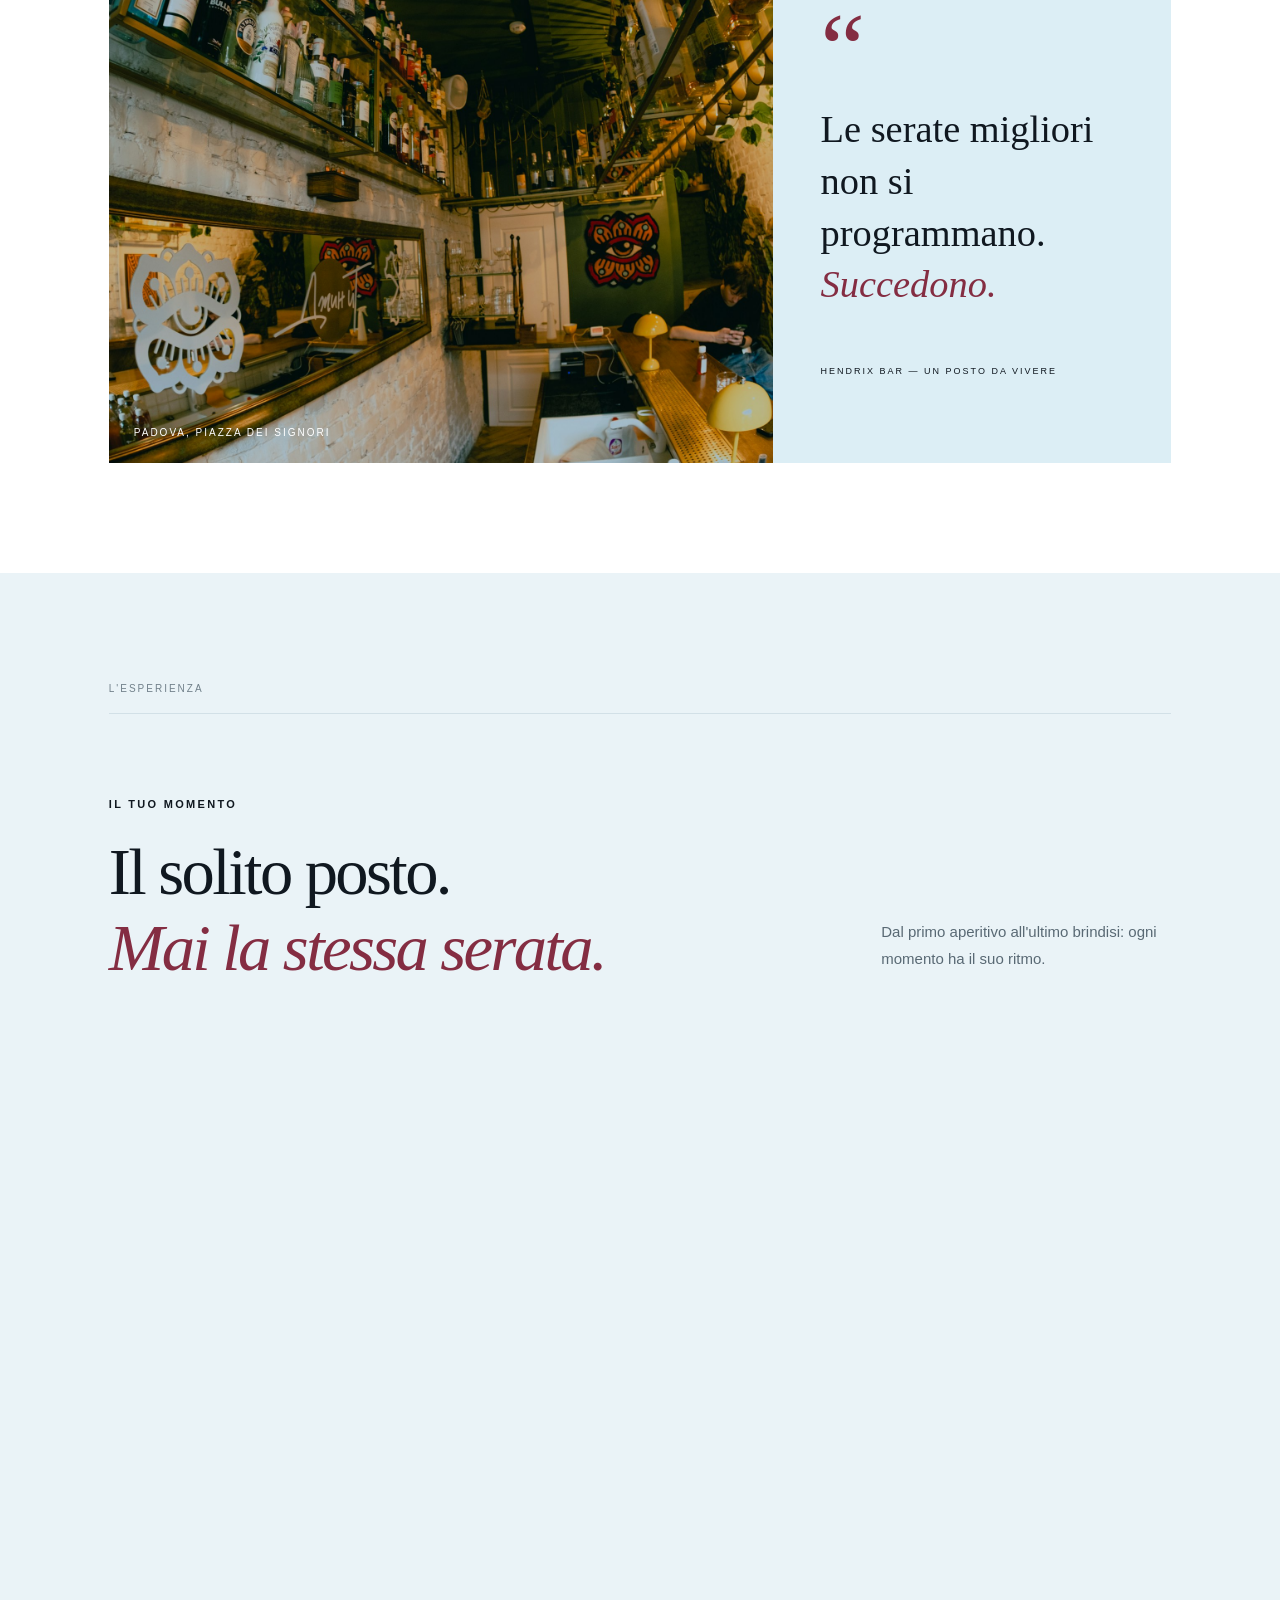
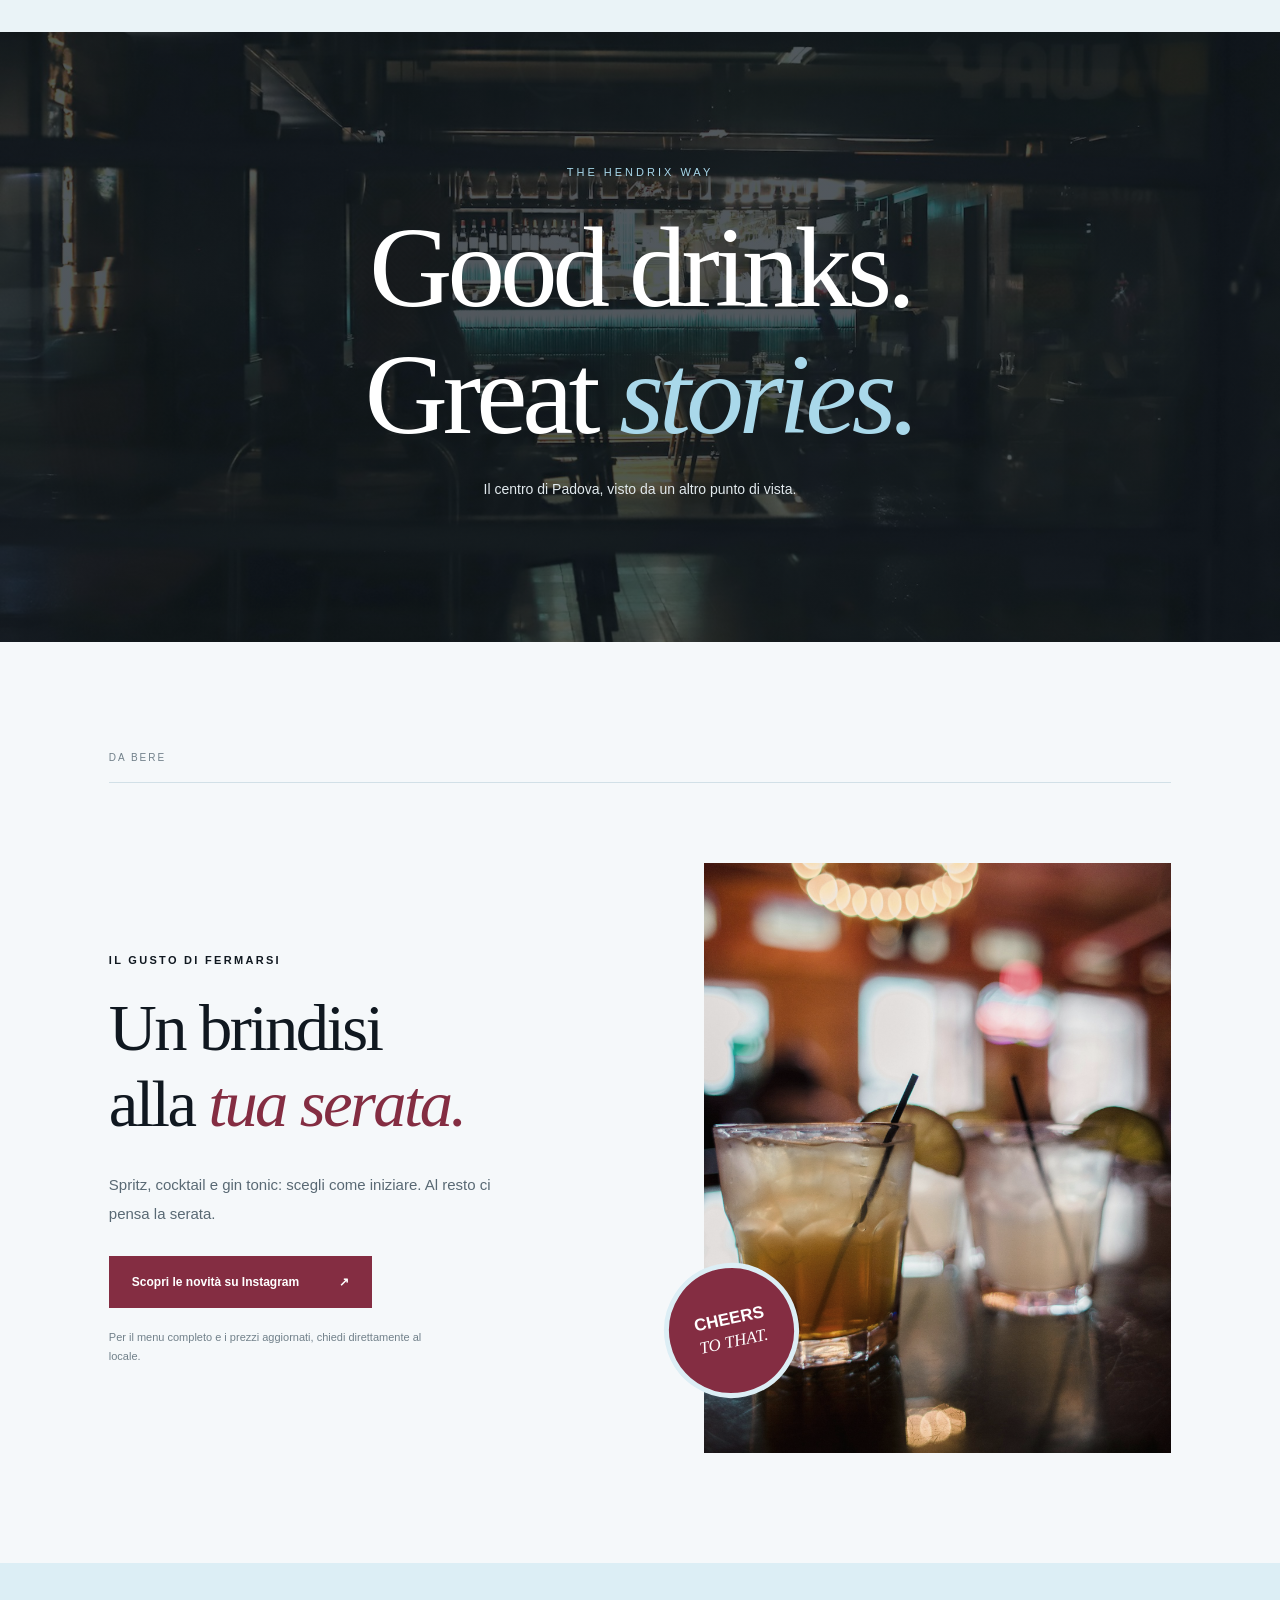
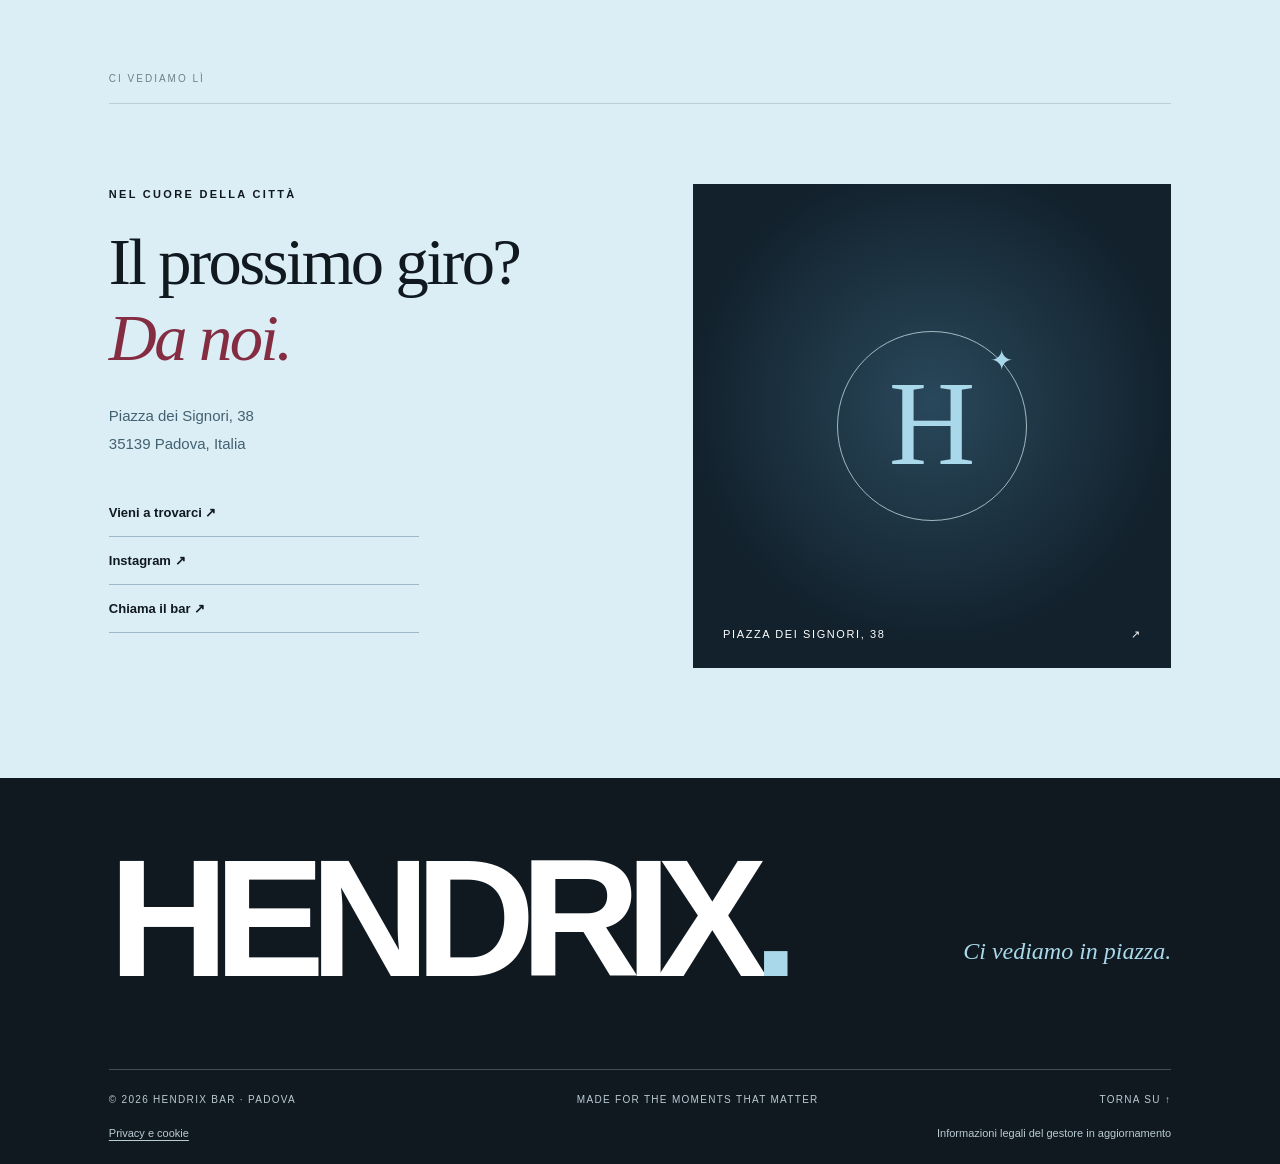
==== commit a4d2ba46: "Reorganize static site assets Move stylesheets, scripts, and images into dedicated css/, js/, and im" ====
--- a/index.html
+++ b/index.html
@@ -9,7 +9,7 @@
 			content="Hendrix Bar, Piazza dei Signori 38, Padova. Cocktail, incontri e serate nel cuore della città."
 		/>
 		<title>Hendrix Bar — Padova, Piazza dei Signori</title>
-		<link rel="stylesheet" href="style.css" />
+		<link rel="stylesheet" href="css/style.css" />
 	</head>
 	<body>
 		<div class="grain"></div>
@@ -43,6 +43,7 @@
 				></div>
 				<div class="hero-shade"></div>
 				<div class="hero-content">
+					<div class="eyebrow light">PIAZZA DEI SIGNORI · PADOVA</div>
 					<h1>Ogni serata<br />ha una <em>storia.</em></h1>
 					<p>
 						Ci sono posti in cui passi. <br>
@@ -101,7 +102,7 @@
 				<div class="experience-grid">
 					<article class="experience-card reveal">
 						<img
-							src="assets/images/aperitivo.jpg"
+							src="img/aperitivo.jpg"
 							alt="Cocktail preparato al bancone"
 							loading="lazy"
 						/>
@@ -113,7 +114,7 @@
 					</article>
 					<article class="experience-card reveal">
 						<img
-							src="assets/images/event-night.jpg"
+							src="img/event-night.jpg"
 							alt="Atmosfera serale in un locale"
 							loading="lazy"
 						/>
@@ -125,7 +126,7 @@
 					</article>
 					<article class="experience-card reveal">
 						<img
-							src="assets/images/cocktail-feature.jpg"
+							src="img/cocktail-feature.jpg"
 							alt="Drink e bottiglie dietro il bancone"
 							loading="lazy"
 						/>
@@ -167,7 +168,7 @@
 						>
 					</div>
 					<div class="drink-visual">
-						<img src="assets/images/drink-feature.jpg" alt="Cocktail con ghiaccio" loading="lazy" />
+						<img src="img/drink-feature.jpg" alt="Cocktail con ghiaccio" loading="lazy" />
 						<div class="drink-sticker">CHEERS<br /><i>TO THAT.</i></div>
 					</div>
 				</div>
@@ -225,6 +226,6 @@
 				<span>Informazioni legali del gestore in aggiornamento</span>
 			</div>
 		</footer>
-		<script src="script.js"></script>
+		<script src="js/script.js"></script>
 	</body>
 </html>
--- a/css/style.css
+++ b/css/style.css
@@ -0,0 +1,1531 @@
+:root {
+	/* Palette polare Hendrix: nero profondo, ghiaccio e rosso bordeaux */
+	--dark: #101820;
+	--cream: #f5f8fa;
+	--green: #8ec7df;
+	--muted: #71808a;
+
+	/* Pagina iniziale: testi, superfici e bordi editoriali */
+	--white: #fff;
+	--text-dark: #17232b;
+	--text-muted: #596974;
+	--text-soft: #e1e9ed;
+	--text-bright: #eff7fa;
+	--text-cream: #e7f2f7;
+	--green-pale: #dceef5;
+	--surface-soft: #eaf3f7;
+	--surface-green-dark: #111e28;
+	--surface-green: #233744;
+	--surface-olive: #1b2c39;
+	--surface-olive-brown: #713b49;
+	--border-soft: #d2e0e7;
+
+	/* Hero e immagini: overlay e trasparenze condivisi */
+	--overlay-dark-18: rgba(8, 15, 10, 0.18);
+	--overlay-dark-24: rgba(9, 16, 11, 0.24);
+	--overlay-dark-55: rgba(8, 15, 10, 0.55);
+	--overlay-dark-55-warm: rgba(9, 16, 11, 0.55);
+	--overlay-dark-80: rgba(9, 16, 11, 0.8);
+	--overlay-dark-82: rgba(8, 15, 10, 0.82);
+	--overlay-white-23: #ffffff3b;
+	--overlay-white-27: #ffffff45;
+	--overlay-white-56: #ffffff90;
+	--overlay-green: #8ec7df;
+	--overlay-dark-75: #101820bf;
+	--overlay-dark-80-hex: #101820cc;
+	--overlay-dark-90: #101820e8;
+	--overlay-dark-60: #10182099;
+	--overlay-dark-72: #101820b8;
+	--overlay-dark-73: #101820ba;
+	--overlay-black-green: #101820df;
+
+	/* Pagina iniziale: blocchi intro, esperienza, bevande e visita */
+	--home-green-deep: #426170;
+	--home-border-dark: #17232b;
+	--home-border-green: #b7d4e0;
+	--home-border-green-light: #b7d4e0;
+	--home-border-green-muted: #98b7c4;
+	--home-text-green-soft: #b7d4e0;
+
+	/* Pagina Menu */
+	--menu-green-dark: #8c3045;
+	--menu-border-neutral: #c6d7df;
+
+	/* Pagina Storia */
+	--story-green-dark: #8c3045;
+
+	/* Pagina Eventi */
+	--events-green-dark: #8c3045;
+	--events-text-light-muted: #b9cbd3;
+	--events-border-green-grey: #7794a1;
+	--ice: #dceef5;
+	--ice-bright: #a9d8ea;
+	--burgundy: #842d42;
+	--burgundy-dark: #642236;
+}
+
+@font-face {
+	font-family: "DM Sans";
+	font-style: normal;
+	font-weight: 400;
+	font-display: swap;
+	src: url("assets/fonts/dm-sans-400.woff2") format("woff2");
+}
+@font-face {
+	font-family: "DM Sans";
+	font-style: normal;
+	font-weight: 500;
+	font-display: swap;
+	src: url("assets/fonts/dm-sans-500.woff2") format("woff2");
+}
+@font-face {
+	font-family: "DM Sans";
+	font-style: normal;
+	font-weight: 600;
+	font-display: swap;
+	src: url("assets/fonts/dm-sans-600.woff2") format("woff2");
+}
+@font-face {
+	font-family: "DM Sans";
+	font-style: normal;
+	font-weight: 700;
+	font-display: swap;
+	src: url("assets/fonts/dm-sans-700.woff2") format("woff2");
+}
+@font-face {
+	font-family: "Playfair Display";
+	font-style: normal;
+	font-weight: 500;
+	font-display: swap;
+	src: url("assets/fonts/playfair-display-500.woff2") format("woff2");
+}
+@font-face {
+	font-family: "Playfair Display";
+	font-style: normal;
+	font-weight: 600;
+	font-display: swap;
+	src: url("assets/fonts/playfair-display-600.woff2") format("woff2");
+}
+@font-face {
+	font-family: "Playfair Display";
+	font-style: normal;
+	font-weight: 700;
+	font-display: swap;
+	src: url("assets/fonts/playfair-display-700.woff2") format("woff2");
+}
+@font-face {
+	font-family: "Playfair Display";
+	font-style: italic;
+	font-weight: 500;
+	font-display: swap;
+	src: url("assets/fonts/playfair-display-italic-500.woff2") format("woff2");
+}
+@font-face {
+	font-family: "Playfair Display";
+	font-style: italic;
+	font-weight: 600;
+	font-display: swap;
+	src: url("assets/fonts/playfair-display-italic-600.woff2") format("woff2");
+}
+* {
+	box-sizing: border-box;
+}
+html {
+	scroll-behavior: smooth;
+}
+body {
+	margin: 0;
+	background: var(--cream);
+	color: var(--dark);
+	font-family: "DM Sans", sans-serif;
+	-webkit-font-smoothing: antialiased;
+}
+a {
+	color: inherit;
+	text-decoration: none;
+}
+button {
+	font: inherit;
+}
+.grain {
+	position: fixed;
+	inset: 0;
+	z-index: 20;
+	pointer-events: none;
+	opacity: 0.055;
+	background-image: url("data:image/svg+xml,%3Csvg viewBox='0 0 180 180' xmlns='http://www.w3.org/2000/svg'%3E%3Cfilter id='n'%3E%3CfeTurbulence type='fractalNoise' baseFrequency='.85' numOctaves='3' stitchTiles='stitch'/%3E%3C/filter%3E%3Crect width='100%25' height='100%25' filter='url(%23n)' opacity='.4'/%3E%3C/svg%3E");
+}
+.topbar {
+	height: 88px;
+	position: absolute;
+	top: 0;
+	left: 0;
+	right: 0;
+	z-index: 10;
+	display: flex;
+	align-items: center;
+	justify-content: space-between;
+	padding: 0 5.5%;
+	color: var(--white);
+	border-bottom: 1px solid var(--overlay-white-27);
+}
+.brand {
+	font-size: 32px;
+	font-weight: 700;
+	letter-spacing: -1.6px;
+	line-height: 0.8;
+}
+.brand-dot,
+footer .footer-logo span {
+	color: var(--green);
+}
+.brand small {
+	display: block;
+	font-size: 10px;
+	letter-spacing: 3.2px;
+	margin-top: 9px;
+	font-weight: 500;
+}
+.topbar nav {
+	display: flex;
+	gap: 30px;
+}
+.topbar nav a,
+.nav-cta {
+	font-size: 16px;
+	font-weight: 600;
+}
+.topbar nav a:hover,
+.text-link:hover {
+	color: var(--green);
+}
+.nav-cta {
+	border: 1px solid var(--overlay-white-56);
+	padding: 13px 19px;
+	border-radius: 2px;
+}
+.menu-toggle {
+	display: none;
+}
+.hero {
+	height: 100vh;
+	height: 100svh;
+	height: 100dvh;
+	min-height: 100vh;
+	min-height: 100svh;
+	min-height: 100dvh;
+	position: relative;
+	background: var(--green);
+	color: white;
+	overflow: hidden;
+}
+.hero-photo,
+.hero-shade {
+	position: absolute;
+	inset: 0;
+}
+.hero-photo {
+	background-image: url("../img/home-hero.jpg");
+	background-size: cover;
+	background-position: center 58%;
+	transform: scale(1.02);
+}
+.hero-shade {
+	background:
+		linear-gradient(90deg, var(--overlay-dark-80), var(--overlay-dark-24) 85%),
+		linear-gradient(0deg, var(--overlay-dark-55-warm), transparent 35%);
+}
+.hero-content {
+	position: absolute;
+	top: 50%;
+	left: 8.5%;
+	transform: translateY(-42%);
+	max-width: 820px;
+}
+.eyebrow {
+	font-size: 11px;
+	font-weight: 700;
+	letter-spacing: 2.3px;
+	display: inline-flex;
+	align-items: center;
+	gap: 13px;
+}
+.eyebrow.light {
+	color: var(--white);
+}
+.line {
+	height: 1px;
+	width: 35px;
+	background: var(--green);
+}
+h1,
+h2,
+h3,
+blockquote {
+	font-family: "Playfair Display", Georgia, serif;
+	font-weight: 500;
+}
+h1 {
+	font-size: clamp(68px, 7.5vw, 128px);
+	line-height: 0.98;
+	letter-spacing: -5px;
+	margin: 26px 0 25px;
+}
+h1 em,
+h2 em,
+blockquote em {
+	font-weight: 500;
+	color: var(--green);
+}
+.hero-content > p {
+	font-size: 15px;
+	line-height: 1.65;
+	max-width: 440px;
+	color: var(--text-cream);
+}
+.hero-actions {
+	display: flex;
+	align-items: center;
+	gap: 35px;
+	margin-top: 36px;
+}
+.button {
+	display: inline-flex;
+	justify-content: space-between;
+	align-items: center;
+	gap: 40px;
+	padding: 19px 23px;
+	font-size: 12px;
+	font-weight: 700;
+	transition: transform 0.2s;
+}
+.button:hover {
+	transform: translateY(-3px);
+}
+.button-light {
+	background: var(--green);
+	color: var(--dark);
+}
+.button-dark {
+	background: var(--dark);
+	color: var(--white);
+}
+.text-link {
+	font-size: 12px;
+	font-weight: 600;
+}
+.hero-bottom {
+	position: absolute;
+	bottom: 32px;
+	left: 5.5%;
+	right: 5.5%;
+	display: flex;
+	justify-content: space-between;
+	font-size: 10px;
+	letter-spacing: 1.5px;
+}
+.hero-bottom b {
+	margin-left: 15px;
+	font-size: 20px;
+}
+.vertical-note {
+	position: absolute;
+	right: 25px;
+	top: 44%;
+	writing-mode: vertical-rl;
+	font-size: 9px;
+	letter-spacing: 3px;
+}
+.section-pad {
+	padding: 110px 8.5%;
+}
+.section-index {
+	font-size: 10px;
+	letter-spacing: 2px;
+	color: var(--muted);
+	border-bottom: 1px solid var(--border-soft);
+	padding-bottom: 19px;
+	margin-bottom: 80px;
+}
+.intro-grid {
+	display: grid;
+	grid-template-columns: 1.2fr 1fr;
+	gap: 12%;
+	align-items: end;
+}
+.intro h2,
+.experience h2,
+.drinks h2,
+.visit h2 {
+	font-size: clamp(46px, 5.2vw, 83px);
+	line-height: 1.15;
+	letter-spacing: -2.6px;
+	margin: 22px 0 0;
+}
+.intro h2 em,
+.experience h2 em,
+.drinks h2 em,
+.visit h2 em {
+	color: var(--home-green-dark);
+}
+.intro-copy {
+	padding-bottom: 7px;
+}
+.intro-copy p,
+.drinks-layout p,
+.visit p {
+	font-size: 15px;
+	line-height: 1.9;
+	color: var(--text-muted);
+}
+.intro-copy .lead {
+	font-size: 21px;
+	color: var(--text-dark);
+	line-height: 1.65;
+}
+.underline-link {
+	display: inline-flex;
+	justify-content: space-between;
+	gap: 45px;
+	border-bottom: 1px solid var(--home-border-dark);
+	padding: 12px 0;
+	margin-top: 18px;
+	font-size: 12px;
+	font-weight: 700;
+}
+.editorial {
+	display: grid;
+	grid-template-columns: 1.25fr 0.75fr;
+	margin-top: 95px;
+	min-height: 530px;
+}
+.editorial-photo {
+	background: url("../img/editorial-bar.jpg") center/cover;
+	position: relative;
+}
+.photo-caption {
+	position: absolute;
+	bottom: 25px;
+	left: 25px;
+	color: var(--white);
+	font-size: 10px;
+	letter-spacing: 2px;
+}
+.editorial-quote {
+	background: var(--green-pale);
+	padding: 55px 12%;
+	display: flex;
+	flex-direction: column;
+	justify-content: center;
+}
+.quote-mark {
+	font: 100px "Playfair Display", Georgia, serif;
+	color: var(--green);
+	line-height: 0.6;
+}
+.editorial-quote blockquote {
+	font-size: clamp(31px, 3vw, 49px);
+	line-height: 1.35;
+	margin: 25px 0 55px;
+}
+.editorial-quote blockquote em {
+	color: var(--home-green-dark);
+}
+.quote-caption {
+	font-size: 9px;
+	letter-spacing: 2px;
+}
+.experience {
+	background: var(--surface-soft);
+}
+.experience-heading {
+	display: flex;
+	justify-content: space-between;
+	align-items: end;
+	gap: 30px;
+	margin-bottom: 55px;
+}
+.experience-heading p {
+	max-width: 290px;
+	font-size: 15px;
+	line-height: 1.8;
+	color: var(--text-muted);
+}
+.experience-grid {
+	display: grid;
+	grid-template-columns: repeat(3, 1fr);
+	gap: 18px;
+}
+.experience-card {
+	position: relative;
+	height: 480px;
+	overflow: hidden;
+	color: white;
+	background: var(--surface-green);
+}
+.experience-card:after {
+	content: "";
+	position: absolute;
+	inset: 0;
+	background: linear-gradient(0deg, var(--overlay-black-green), transparent 60%);
+}
+.experience-card img {
+	width: 100%;
+	height: 100%;
+	object-fit: cover;
+	transition: transform 0.6s;
+}
+.experience-card:hover img {
+	transform: scale(1.07);
+}
+.experience-card > div {
+	position: absolute;
+	z-index: 1;
+	bottom: 25px;
+	left: 30px;
+	right: 20px;
+}
+.experience-card span {
+	font-size: 10px;
+	letter-spacing: 2px;
+	color: var(--green);
+}
+.experience-card h3 {
+	font-size: 42px;
+	margin: 11px 0 5px;
+}
+.experience-card p {
+	font-size: 13px;
+	color: var(--text-soft);
+}
+.statement {
+	min-height: 610px;
+	position: relative;
+	display: grid;
+	place-items: center;
+	color: white;
+	text-align: center;
+	overflow: hidden;
+	background: var(--dark);
+}
+.statement-bg {
+	position: absolute;
+	inset: 0;
+	background:
+		linear-gradient(var(--overlay-dark-72), var(--overlay-dark-73)), url("../img/statement.jpg") center/cover;
+}
+.statement-inner {
+	position: relative;
+}
+.statement-inner > span {
+	font-size: 11px;
+	letter-spacing: 3px;
+	color: var(--green);
+}
+.statement h2 {
+	font-size: clamp(70px, 9vw, 135px);
+	letter-spacing: -5px;
+	line-height: 1.1;
+	margin: 24px 0;
+}
+.statement p {
+	font-size: 14px;
+	color: var(--text-soft);
+}
+.drinks-layout {
+	display: grid;
+	grid-template-columns: 1fr 1fr;
+	gap: 12%;
+	align-items: center;
+}
+.drinks-layout p {
+	max-width: 400px;
+	margin: 28px 0;
+}
+.drinks-layout small {
+	display: block;
+	color: var(--muted);
+	font-size: 11px;
+	line-height: 1.7;
+	margin-top: 20px;
+	max-width: 320px;
+}
+.drink-visual {
+	position: relative;
+	height: 590px;
+	background: var(--green);
+}
+.drink-visual img {
+	width: 100%;
+	height: 100%;
+	object-fit: cover;
+}
+.drink-sticker {
+	position: absolute;
+	left: -40px;
+	bottom: 55px;
+	border-radius: 50%;
+	width: 135px;
+	height: 135px;
+	background: var(--green);
+	display: grid;
+	place-content: center;
+	text-align: center;
+	font-weight: 700;
+	line-height: 1.3;
+	transform: rotate(-12deg);
+	font-size: 17px;
+}
+.drink-sticker i {
+	font-family: "Playfair Display", Georgia, serif;
+	font-weight: 400;
+}
+.visit {
+	background: var(--green-pale);
+}
+.visit .section-index {
+	border-color: var(--home-border-green);
+}
+.visit-grid {
+	display: grid;
+	grid-template-columns: 1fr 1fr;
+	gap: 10%;
+}
+.visit p {
+	margin-top: 25px;
+	color: var(--home-green-deep);
+}
+.visit-links {
+	display: flex;
+	flex-direction: column;
+	max-width: 310px;
+	margin-top: 30px;
+}
+.visit-links a {
+	display: flex;
+	justify-content: space-between;
+	padding: 16px 0;
+	border-bottom: 1px solid var(--home-border-green-muted);
+	font-size: 13px;
+	font-weight: 700;
+}
+.visit .visit-note {
+	font-size: 11px;
+	max-width: 350px;
+	margin-top: 35px;
+}
+.map-panel {
+	min-height: 470px;
+	background: var(--surface-green-dark);
+	position: relative;
+	display: grid;
+	place-items: center;
+	overflow: hidden;
+}
+.map-circle {
+	width: 190px;
+	height: 190px;
+	border-radius: 50%;
+	border: 1px solid var(--home-border-green-light);
+	display: grid;
+	place-items: center;
+	font:
+		120px "Playfair Display",
+		serif;
+	color: var(--green);
+	position: relative;
+	z-index: 1;
+}
+.map-circle .map-initial {
+	position: static;
+	font: 120px/1 "Playfair Display", serif;
+	display: block;
+	transform: translateY(-0.02em);
+}
+.map-circle span {
+	position: absolute;
+	font: 28px sans-serif;
+	top: 12px;
+	right: 13px;
+}
+.map-caption {
+	position: absolute;
+	bottom: 27px;
+	left: 30px;
+	right: 30px;
+	display: flex;
+	justify-content: space-between;
+	color: white;
+	font-size: 11px;
+	letter-spacing: 1.6px;
+}
+.footer-legal {
+	margin-top: 22px;
+	display: flex;
+	justify-content: space-between;
+	gap: 16px;
+	font-size: 11px;
+	color: var(--events-text-light-muted);
+}
+.footer-legal a { text-decoration: underline; text-underline-offset: 3px; }
+.legal-page { padding-top: 88px; background: var(--cream); }
+.legal-page ~ footer,
+body:has(.legal-page) .topbar.innerbar {
+	background: var(--dark);
+}
+.legal-hero { height: 430px; min-height: 430px; }
+.legal-hero .page-hero-content { bottom: 12%; }
+.legal-hero h1 { font-size: clamp(58px, 8vw, 105px); }
+.legal-content { max-width: 900px; padding: 70px 28px 100px; margin: auto; line-height: 1.8; }
+.legal-content h2 { margin: 42px 0 12px; font: 600 30px "Playfair Display", Georgia, serif; }
+.legal-content p, .legal-content li { color: var(--text-muted); }
+.legal-content li { margin-bottom: 12px; }
+.legal-update { border-left: 3px solid var(--green); padding: 14px 20px; background: var(--surface-soft); }
+footer {
+	background: var(--dark);
+	color: var(--white);
+	padding: 70px 8.5% 25px;
+}
+.footer-main {
+	display: flex;
+	align-items: end;
+	justify-content: space-between;
+	padding-bottom: 80px;
+}
+.footer-logo {
+	font-size: clamp(70px, 13vw, 200px);
+	font-weight: 700;
+	letter-spacing: -0.09em;
+	line-height: 0.85;
+}
+.footer-main p {
+	font:
+		italic 24px "Playfair Display",
+		serif;
+	color: var(--home-text-green-soft);
+}
+.footer-bottom {
+	border-top: 1px solid var(--overlay-white-23);
+	padding-top: 24px;
+	display: flex;
+	justify-content: space-between;
+	font-size: 10px;
+	letter-spacing: 1.3px;
+	color: var(--events-text-light-muted);
+}
+.reveal {
+	opacity: 0;
+	transform: translateY(30px);
+	transition:
+		opacity 0.7s,
+		transform 0.7s;
+}
+.reveal.visible {
+	opacity: 1;
+	transform: translateY(0);
+}
+@media (max-width: 900px) {
+	.topbar {
+		height: 75px;
+	}
+	.topbar nav {
+		display: none;
+		position: absolute;
+		top: 75px;
+		left: 0;
+		right: 0;
+		background: var(--surface-green-dark);
+		padding: 30px 6%;
+		flex-direction: column;
+	}
+	.topbar nav.open {
+		display: flex;
+	}
+	.nav-cta {
+		display: none;
+	}
+	.menu-toggle {
+		display: block;
+		background: none;
+		border: 0;
+		color: var(--white);
+		font-size: 28px;
+	}
+	.hero-content {
+		left: 8.5%;
+		right: 7%;
+	}
+	.hero h1 {
+		letter-spacing: -3px;
+	}
+	.intro-grid,
+	.drinks-layout,
+	.visit-grid {
+		grid-template-columns: 1fr;
+		gap: 40px;
+	}
+	.editorial {
+		grid-template-columns: 1fr;
+	}
+	.editorial-photo {
+		min-height: 400px;
+	}
+	.editorial-quote {
+		min-height: 350px;
+	}
+	.experience-grid {
+		grid-template-columns: 1fr 1fr;
+	}
+	.experience-card:last-child {
+		grid-column: 1/-1;
+	}
+	.drink-visual {
+		height: 500px;
+	}
+	.drink-sticker {
+		left: 20px;
+	}
+	.map-panel {
+		min-height: 350px;
+	}
+}
+@media (max-width: 600px) {
+	.footer-legal { flex-direction: column; }
+	.legal-content { padding: 45px 6% 70px; }
+	.legal-content h2 { font-size: 26px; }
+	.section-pad {
+		padding: 75px 6%;
+	}
+	.section-index {
+		margin-bottom: 50px;
+	}
+	.hero-content {
+		transform: translateY(-35%);
+	}
+	h1 {
+		font-size: clamp(62px, 15vw, 90px);
+	}
+	.hero-content > p {
+		font-size: 15px;
+	}
+	.hero-actions {
+		align-items: flex-start;
+		flex-direction: column;
+		gap: 20px;
+	}
+	.hero-bottom span:first-child,
+	.vertical-note {
+		display: none;
+	}
+	.hero-bottom {
+		justify-content: flex-end;
+	}
+	.intro h2,
+	.experience h2,
+	.drinks h2,
+	.visit h2 {
+		font-size: 49px;
+		letter-spacing: -1.7px;
+	}
+	.editorial {
+		margin-top: 60px;
+	}
+	.editorial-photo {
+		min-height: 330px;
+	}
+	.experience-heading {
+		display: block;
+	}
+	.experience-grid {
+		grid-template-columns: 1fr;
+	}
+	.experience-card {
+		height: 410px;
+	}
+	.experience-card:last-child {
+		grid-column: auto;
+	}
+	.statement {
+		min-height: 450px;
+	}
+	.statement h2 {
+		font-size: 68px;
+		letter-spacing: -3px;
+	}
+	.drink-visual {
+		height: 390px;
+	}
+	.footer-main {
+		display: block;
+	}
+	.footer-main p {
+		margin-top: 30px;
+	}
+	.footer-bottom {
+		gap: 16px;
+		flex-wrap: wrap;
+	}
+	.footer-bottom span:nth-child(2) {
+		display: none;
+	}
+}
+@media (prefers-reduced-motion: reduce) {
+	html {
+		scroll-behavior: auto;
+	}
+	.reveal {
+		opacity: 1;
+		transform: none;
+		transition: none;
+	}
+	* {
+		animation: none !important;
+	}
+}
+
+/* HENDRIX POLAR EDITION */
+body {
+	background: var(--cream);
+	color: var(--dark);
+}
+.topbar {
+	background: linear-gradient(180deg, rgba(10, 20, 28, .7), transparent);
+	border-bottom-color: rgba(220, 238, 245, .25);
+}
+.brand {
+	text-shadow: 0 2px 18px rgba(0, 0, 0, .24);
+}
+.brand::before {
+	content: "";
+	display: inline-block;
+	vertical-align: middle;
+	width: 34px;
+	height: 34px;
+	margin: -4px 8px 0 0;
+	background: url("../img/polar-bear-mark.png") center/contain no-repeat;
+}
+.brand-dot,
+footer .footer-logo span { color: var(--ice-bright); }
+.topbar nav a:hover,
+.text-link:hover { color: var(--ice-bright); }
+.nav-cta {
+	border-color: rgba(220, 238, 245, .6);
+	border-radius: 999px;
+	padding: 12px 19px;
+	backdrop-filter: blur(8px);
+}
+.hero {
+	background: var(--surface-green-dark);
+}
+.hero-photo { filter: saturate(.72) contrast(1.04); }
+.hero-shade {
+	background:
+		linear-gradient(90deg, rgba(8, 18, 27, .82), rgba(13, 34, 47, .28) 88%),
+		linear-gradient(0deg, rgba(8, 18, 27, .7), transparent 48%);
+}
+.hero-content {
+	z-index: 2;
+	top: auto;
+	bottom: 13%;
+	transform: none;
+}
+.hero-content .eyebrow { font-size: 15px; }
+.hero-content > p { font-size: 19px; }
+.hero h1 { font-size: clamp(78px, 8.5vw, 144px); }
+.hero h1 em,
+.page-hero h1 em { color: var(--ice-bright); }
+.line { background: var(--burgundy); }
+.button-light {
+	background: var(--ice);
+	color: var(--dark);
+	border-radius: 2px;
+}
+.button-dark { background: var(--burgundy); }
+.section-index { color: #71808a; }
+.intro h2 em,
+.experience h2 em,
+.drinks h2 em,
+.visit h2 em { color: var(--burgundy); }
+.intro { background: #fff; }
+.editorial-quote { background: var(--ice); }
+.quote-mark { color: var(--burgundy); }
+.editorial-quote blockquote em { color: var(--burgundy); }
+.experience,
+.menu-sheet.alt { background: #eaf3f7; }
+.experience-card { background: var(--surface-green-dark); }
+.experience-card span { color: var(--ice-bright); }
+.statement { background: var(--surface-green-dark); }
+.statement-inner > span,
+.page-cta > span,
+.event-philosophy span { color: var(--ice-bright); }
+.statement h2 em { color: var(--ice-bright); }
+.drink-visual { background: var(--ice); }
+.drink-visual img { filter: saturate(.78); }
+.drink-sticker {
+	background: var(--burgundy);
+	color: #fff;
+	border: 5px solid var(--ice);
+}
+.visit { background: var(--ice); }
+.visit .section-index { border-color: #b9d0da; }
+.visit-links a { border-color: #9db9c5; }
+.visit-links a:hover { color: var(--burgundy); }
+.map-panel {
+	background: #172a37;
+	background-image: radial-gradient(circle at 50% 45%, #29485b, #12212c 68%);
+}
+.map-circle { color: var(--ice-bright); border-color: rgba(220, 238, 245, .7); }
+footer { background: #101820; }
+.footer-main p { color: var(--ice-bright); }
+.footer-legal { color: #b9cbd3; }
+.page-hero { background: #12212c; }
+.page-hero-bg { filter: saturate(.7); }
+.page-hero:after {
+	background:
+		linear-gradient(90deg, rgba(9, 20, 29, .85), rgba(12, 33, 45, .3)),
+		linear-gradient(0deg, rgba(9, 20, 29, .75), transparent 55%);
+}
+.page-hero-content { z-index: 2; }
+.page-hero-content .eyebrow { font-size: 16px; }
+.page-hero-content p { font-size: 21px; }
+.events-hero .page-hero-bg {
+	background-image: linear-gradient(135deg, #b9e0ef, #172b38 70%);
+}
+.menu-lead em,
+.story-big em,
+.event-heading em,
+.event-follow h2 em,
+.menu-category-title h2 em,
+.manifesto-copy h2 em { color: var(--burgundy); }
+.category-nav a { border-color: #c6d7df; border-radius: 999px; }
+.category-nav a:hover { background: var(--burgundy); }
+.menu-category-title h2 em { color: var(--burgundy); }
+.page-cta { background: #172a37; }
+.page-cta h2 em,
+.event-info h3 em,
+.event-philosophy em { color: var(--ice-bright); }
+.story-photo-break {
+	background:
+		linear-gradient(rgba(11, 25, 35, .72), rgba(11, 25, 35, .82)),
+		url("../img/story-manifesto.jpg") center/cover;
+}
+.story-photo-break span,
+.story-photo-break em { color: var(--ice-bright); }
+.story-manifesto { background: var(--ice); }
+.manifesto-copy h2 em { color: var(--burgundy); }
+.event-card.featured { background: #172a37; }
+.event-date strong { color: var(--ice-bright); }
+.event-one { background-image: linear-gradient(135deg, #98c9dc, #1b3040 70%); }
+.event-small { background: #eaf3f7; }
+.event-small-copy > span { color: var(--burgundy); }
+.event-philosophy {
+	background: radial-gradient(ellipse at 50% 100%, #35576a, #101820 68%);
+}
+.legal-page { background: #f5f8fa; }
+.legal-page ~ footer,
+body:has(.legal-page) .topbar.innerbar { background: #101820; }
+.legal-update { border-color: var(--burgundy); background: var(--ice); }
+@media (max-width: 900px) {
+	.topbar nav { background: #12212c; }
+}
+@media (max-width: 600px) {
+	.brand::before { width: 34px; height: 24px; margin-right: 7px; }
+	.hero-content { z-index: 2; }
+	.hero h1 { font-size: clamp(64px, 17vw, 96px); }
+}
+/* INNER PAGES */
+.innerbar {
+	position: absolute;
+}
+.page-hero {
+	height: 100vh;
+	height: 100svh;
+	height: 100dvh;
+	min-height: 100vh;
+	min-height: 100svh;
+	min-height: 100dvh;
+	position: relative;
+	color: var(--white);
+	background: var(--dark);
+	overflow: hidden;
+}
+.page-hero-bg {
+	position: absolute;
+	inset: 0;
+	background-size: cover;
+	background-position: center;
+}
+.page-hero:after {
+	content: "";
+	position: absolute;
+	inset: 0;
+	background:
+		linear-gradient(90deg, var(--overlay-dark-82), var(--overlay-dark-18)),
+		linear-gradient(0deg, var(--overlay-dark-55), transparent 45%);
+}
+.menu-hero .page-hero-bg {
+	background-image: url("../img/menu-hero.jpg");
+}
+.story-hero .page-hero-bg {
+	background-image: url("../img/story-hero.jpg");
+}
+.events-hero .page-hero-bg {
+	background-image: linear-gradient(135deg, var(--green), var(--surface-olive) 70%);
+}
+.page-hero-content {
+	position: absolute;
+	z-index: 2;
+	left: 8.5%;
+	bottom: 13%;
+	max-width: 850px;
+}
+.page-hero h1 {
+	font-size: clamp(72px, 9vw, 145px);
+	margin: 20px 0 25px;
+}
+.page-hero-content p {
+	max-width: 500px;
+	line-height: 1.8;
+	color: var(--text-bright);
+}
+.page-number {
+	position: absolute;
+	z-index: 2;
+	right: 5.5%;
+	bottom: 7%;
+	font-size: 10px;
+	letter-spacing: 2px;
+}
+.menu-lead,
+.event-heading {
+	display: grid;
+	grid-template-columns: 1.1fr 0.8fr;
+	gap: 12%;
+	align-items: end;
+}
+.menu-lead h2,
+.story-big h2,
+.event-heading h2,
+.event-follow h2 {
+	font-size: clamp(48px, 6vw, 90px);
+	line-height: 1.08;
+	letter-spacing: -3px;
+	margin: 0;
+}
+.menu-lead em,
+.story-big em,
+.event-heading em,
+.event-follow em {
+	color: var(--menu-green-dark);
+}
+.menu-lead p,
+.event-heading p {
+	font-size: 17px;
+	line-height: 1.8;
+	color: var(--text-muted);
+}
+.category-nav {
+	display: flex;
+	flex-wrap: wrap;
+	gap: 9px;
+	margin-top: 70px;
+}
+.category-nav a {
+	padding: 13px 18px;
+	border: 1px solid var(--menu-border-neutral);
+	font-size: 11px;
+	font-weight: 700;
+	letter-spacing: 0.5px;
+	transition: 0.2s;
+}
+.category-nav a:hover {
+	background: var(--dark);
+	color: var(--white);
+}
+.menu-sheet {
+	background: var(--cream);
+}
+.menu-sheet.alt {
+	background: var(--surface-soft);
+}
+.menu-category {
+	display: grid;
+	grid-template-columns: 0.8fr 1.2fr;
+	gap: 12%;
+}
+.menu-sheet > .menu-category.section-pad {
+	padding-left: 8.5%;
+	padding-right: 8.5%;
+}
+.menu-category-title > span {
+	font-size: 10px;
+	letter-spacing: 2px;
+	color: var(--muted);
+}
+.menu-category-title h2 {
+	font-size: clamp(45px, 5vw, 75px);
+	line-height: 1.08;
+	margin: 20px 0;
+}
+.menu-category-title h2 em {
+	color: var(--menu-green-dark);
+}
+.menu-category-title p {
+	max-width: 390px;
+	color: var(--text-muted);
+	line-height: 1.8;
+}
+.menu-items article {
+	display: flex;
+	justify-content: space-between;
+	gap: 30px;
+	padding: 25px 0;
+	border-bottom: 1px solid var(--border-soft);
+}
+.menu-items h3 {
+	font:
+		500 29px "Playfair Display",
+		serif;
+	margin: 0 0 7px;
+}
+.menu-items p {
+	margin: 0;
+	color: var(--muted);
+	font-size: 12px;
+}
+.menu-items strong {
+	font-size: 13px;
+}
+.menu-note {
+	font-size: 10px;
+	color: var(--muted);
+	margin-top: 70px;
+	max-width: 620px;
+	line-height: 1.7;
+}
+.page-cta {
+	background: var(--dark);
+	color: var(--white);
+	text-align: center;
+	padding: 110px 6%;
+}
+.page-cta > span,
+.event-philosophy span {
+	font-size: 10px;
+	letter-spacing: 3px;
+	color: var(--green);
+}
+.page-cta h2 {
+	font-size: clamp(52px, 7vw, 100px);
+	line-height: 1.05;
+	margin: 24px auto 40px;
+}
+.page-cta h2 em {
+	color: var(--green);
+}
+.story-big {
+	display: grid;
+	grid-template-columns: 1fr 1.2fr;
+	gap: 8%;
+}
+.story-big > span {
+	grid-column: 1/-1;
+}
+.story-big h2 {
+	margin-top: 10px;
+}
+.story-big .lead {
+	font-size: 20px;
+	line-height: 1.7;
+	color: var(--text-dark);
+}
+.story-big p {
+	line-height: 1.9;
+	color: var(--text-muted);
+}
+.story-photo-break {
+	min-height: 650px;
+	background:
+		linear-gradient(var(--overlay-dark-75), var(--overlay-dark-80-hex)),
+		linear-gradient(var(--overlay-dark-75), var(--overlay-dark-80-hex)), url("../img/story-manifesto.jpg") center/cover;
+	display: flex;
+	align-items: end;
+	color: var(--white);
+	padding: 8%;
+}
+.story-photo-break span {
+	font-size: 10px;
+	letter-spacing: 3px;
+	color: var(--green);
+}
+.story-photo-break h2 {
+	font-size: clamp(44px, 5vw, 76px);
+	line-height: 1.15;
+}
+.story-photo-break em {
+	color: var(--green);
+}
+.timeline-row {
+	display: grid;
+	grid-template-columns: 0.8fr 1fr;
+	gap: 6%;
+	padding: 45px 0;
+	border-bottom: 1px solid var(--border-soft);
+	align-items: start;
+}
+.timeline-row h3 {
+	font-size: 45px;
+	margin: 10px 0;
+}
+.timeline-row p {
+	color: var(--text-muted);
+	line-height: 1.9;
+	margin: 0;
+}
+.story-manifesto {
+	display: grid;
+	grid-template-columns: 1.1fr 0.9fr;
+	min-height: 650px;
+	background: var(--green-pale);
+}
+.manifesto-photo {
+	background: url("../img/story-manifesto-room.jpg") center/cover;
+}
+.manifesto-copy {
+	padding: 12%;
+	display: flex;
+	flex-direction: column;
+	justify-content: center;
+}
+.manifesto-copy h2 {
+	font-size: clamp(55px, 6vw, 90px);
+	line-height: 1;
+	margin: 25px 0;
+}
+.manifesto-copy h2 em {
+	color: var(--story-green-dark);
+}
+.manifesto-copy p {
+	line-height: 1.8;
+	color: var(--home-green-deep);
+}
+.event-heading {
+	margin-bottom: 0;
+}
+.events-list {
+	padding-top: 20px;
+}
+.event-card.featured {
+	display: grid;
+	grid-template-columns: 1.05fr 0.95fr;
+	background: var(--surface-green-dark);
+	color: var(--white);
+	min-height: 570px;
+}
+.event-image {
+	background-size: cover;
+	background-position: center;
+}
+.event-one {
+	background-image: linear-gradient(135deg, var(--surface-olive-brown), var(--surface-olive) 70%);
+}
+.event-two {
+	background-image: url("../img/event-dj.jpg");
+}
+.event-three {
+	background-image: url("../img/event-aperitivo.jpg");
+}
+.event-info {
+	padding: 9%;
+	display: grid;
+	grid-template-columns: 90px 1fr;
+	gap: 25px;
+	align-items: start;
+}
+.event-date strong {
+	font:
+		60px "Playfair Display",
+		serif;
+	color: var(--green);
+}
+.event-date span {
+	display: block;
+	font-size: 9px;
+	letter-spacing: 2px;
+	line-height: 1.6;
+}
+.event-info h3 {
+	font-size: clamp(38px, 4vw, 62px);
+	line-height: 1.1;
+	margin: 18px 0;
+}
+.event-info h3 em {
+	color: var(--green);
+}
+.event-info p {
+	color: var(--events-text-light-muted);
+	line-height: 1.8;
+}
+.event-info .underline-link {
+	border-color: var(--events-border-green-grey);
+}
+.event-grid {
+	display: grid;
+	grid-template-columns: 1fr 1fr;
+	gap: 20px;
+	margin-top: 20px;
+}
+.event-small {
+	background: var(--surface-soft);
+}
+.event-small .event-image {
+	height: 360px;
+}
+.event-small-copy {
+	padding: 32px;
+}
+.event-small-copy > span {
+	font-size: 9px;
+	letter-spacing: 2px;
+	color: var(--muted);
+}
+.event-small h3 {
+	font-size: 35px;
+	margin: 15px 0;
+}
+.event-small p {
+	color: var(--text-muted);
+	line-height: 1.7;
+}
+.event-small a {
+	font-size: 11px;
+	font-weight: 700;
+	border-bottom: 1px solid;
+	padding-bottom: 5px;
+}
+.event-philosophy {
+	min-height: 620px;
+	background:
+		linear-gradient(var(--overlay-dark-90), var(--overlay-dark-60)),
+		linear-gradient(135deg, var(--green), var(--dark) 70%) center/cover;
+	color: var(--white);
+	display: grid;
+	place-items: center;
+	text-align: center;
+	padding: 8%;
+}
+.event-philosophy h2 {
+	font-size: clamp(55px, 7vw, 105px);
+	line-height: 1.05;
+	margin: 25px 0;
+}
+.event-philosophy em {
+	color: var(--green);
+}
+.event-follow {
+	text-align: center;
+}
+.event-follow p {
+	color: var(--text-muted);
+	margin: 25px auto 35px;
+}
+.event-follow .button {
+	margin: auto;
+}
+@media (max-width: 900px) {
+	.menu-lead,
+	.event-heading,
+	.menu-category,
+	.story-big,
+	.story-manifesto,
+	.event-card.featured {
+		grid-template-columns: 1fr;
+	}
+	.menu-category {
+		gap: 35px;
+	}
+	.story-big > span {
+		grid-column: auto;
+	}
+	.timeline-row {
+		grid-template-columns: 1fr;
+	}
+	.timeline-row p {
+		grid-column: 1;
+	}
+	.manifesto-photo {
+		min-height: 480px;
+	}
+	.event-card.featured .event-image {
+		min-height: 430px;
+	}
+	.event-grid {
+		grid-template-columns: 1fr;
+	}
+}
+@media (max-width: 600px) {
+	.page-hero {
+		height: 75svh;
+		min-height: 590px;
+	}
+	.page-hero-content {
+		left: 6%;
+		right: 6%;
+		bottom: 12%;
+	}
+	.page-hero h1 {
+		font-size: 62px;
+		letter-spacing: -2px;
+	}
+	.page-number {
+		display: none;
+	}
+	.menu-lead h2,
+	.story-big h2,
+	.event-heading h2,
+	.event-follow h2 {
+		font-size: 48px;
+		letter-spacing: -1.5px;
+	}
+	.category-nav {
+		margin-top: 45px;
+	}
+	.menu-items h3 {
+		font-size: 25px;
+	}
+	.story-photo-break {
+		min-height: 520px;
+		padding: 9% 6%;
+	}
+	.timeline-row {
+		grid-template-columns: 1fr;
+		gap: 15px;
+	}
+	.timeline-row h3 {
+		font-size: 36px;
+	}
+	.event-info {
+		grid-template-columns: 1fr;
+		padding: 35px 25px;
+	}
+	.event-date {
+		display: flex;
+		gap: 15px;
+		align-items: center;
+	}
+	.event-date strong {
+		font-size: 45px;
+	}
+	.event-small .event-image {
+		height: 280px;
+	}
+	.page-cta {
+		padding: 80px 6%;
+	}
+}
+@media (max-height: 700px) {
+	.page-hero-content {
+		top: clamp(120px, 18svh, 160px);
+		bottom: auto;
+	}
+}
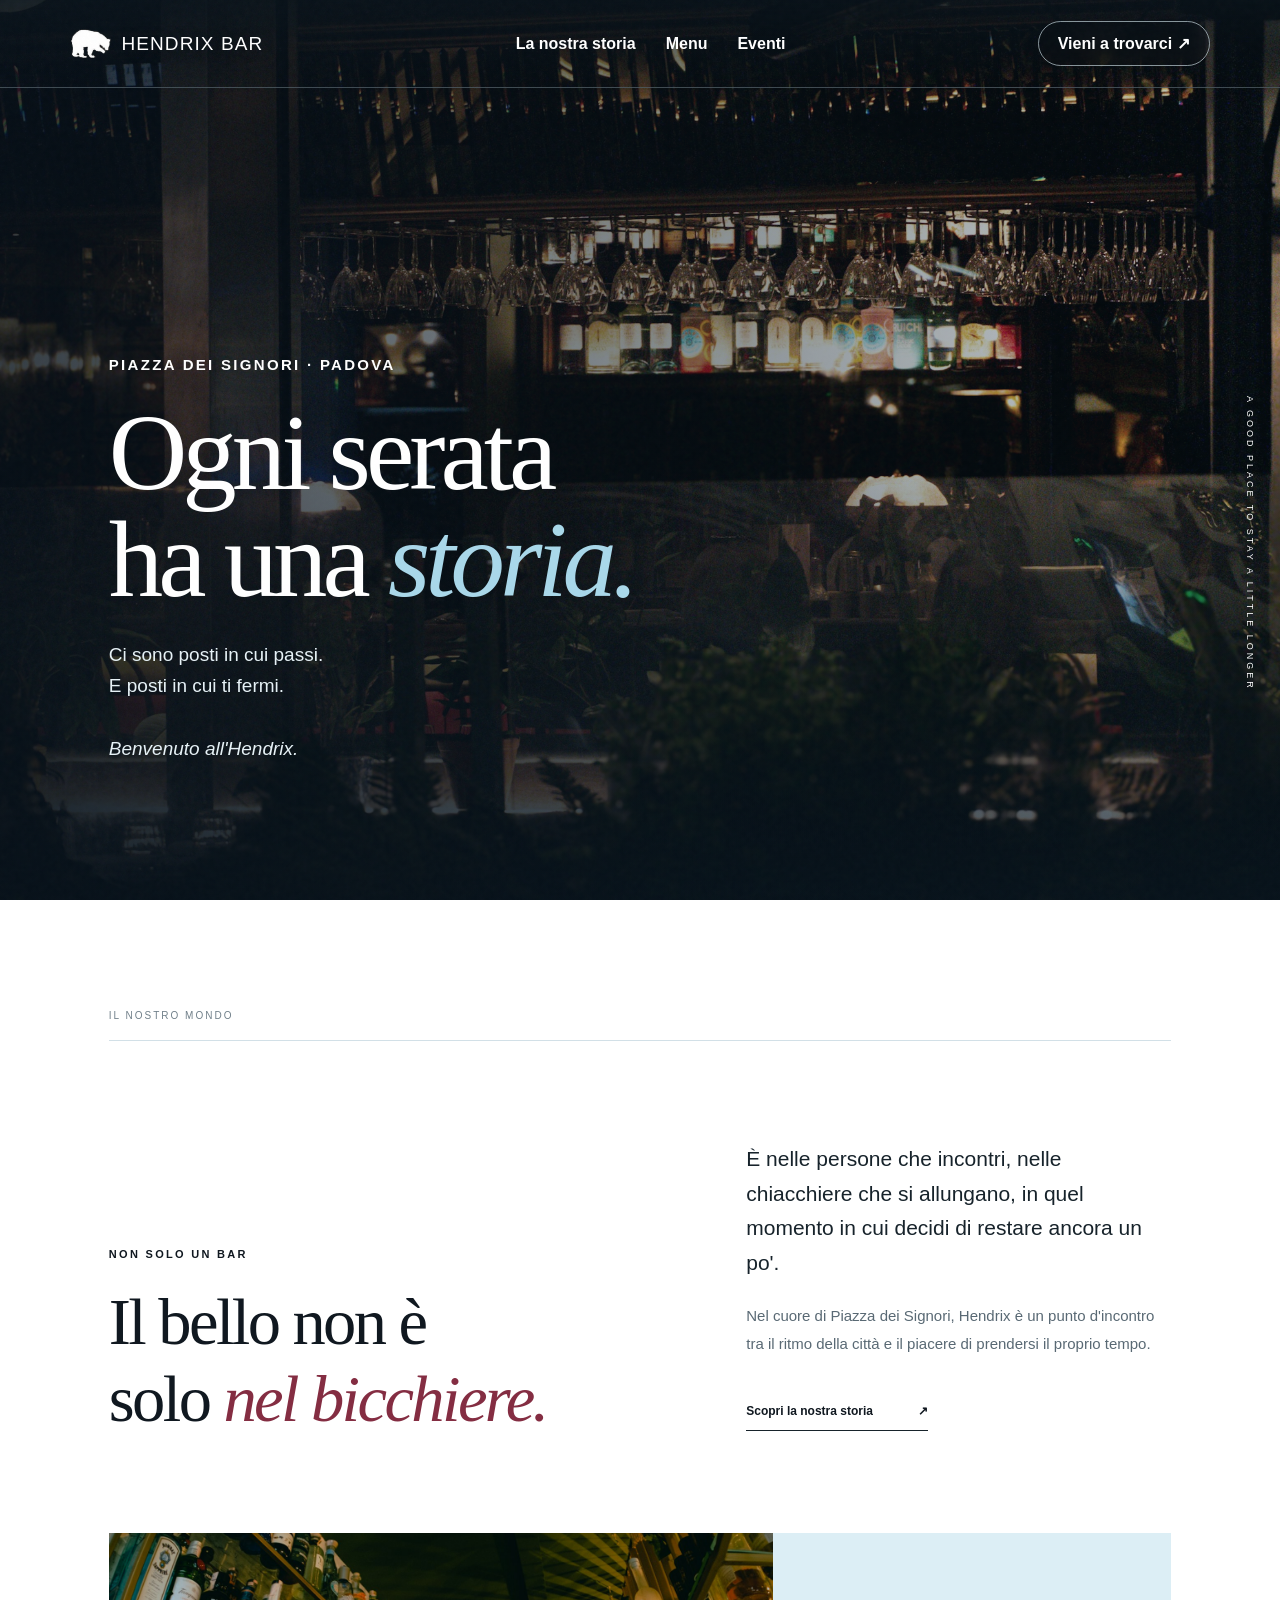
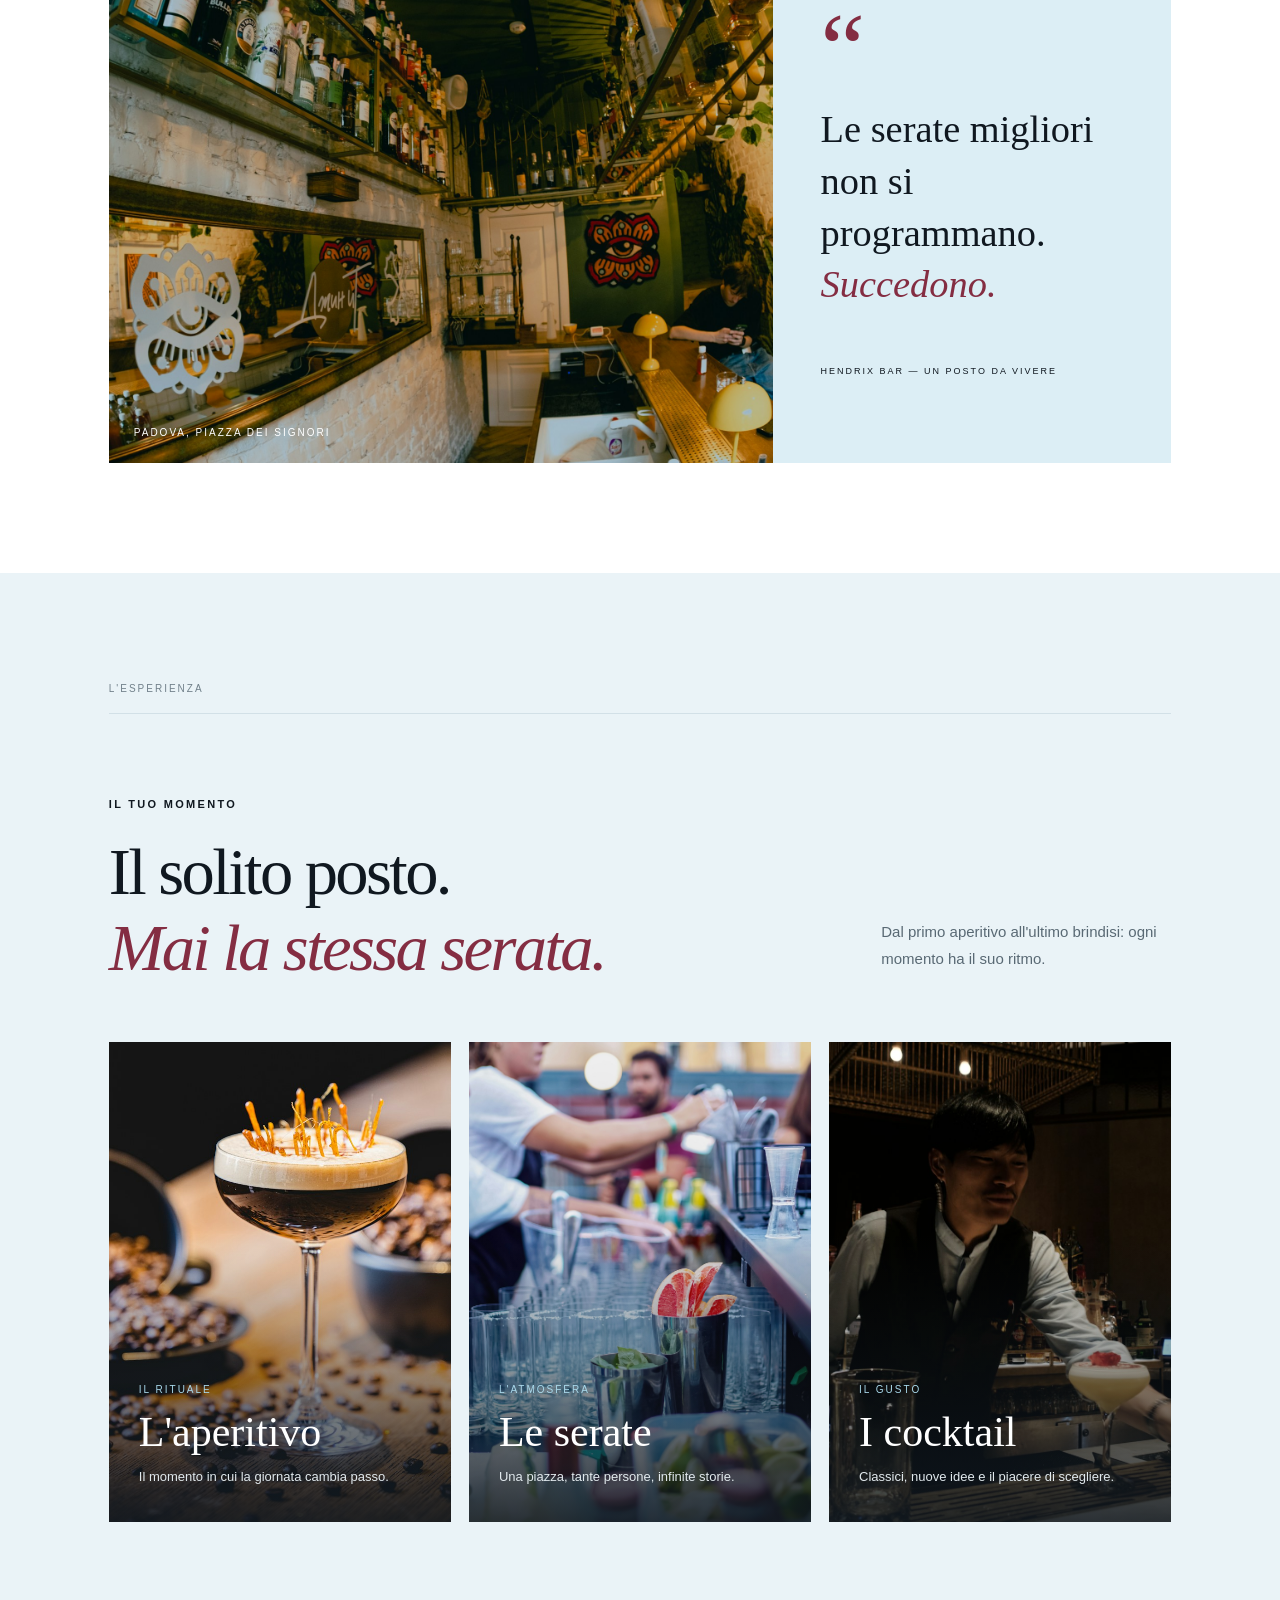
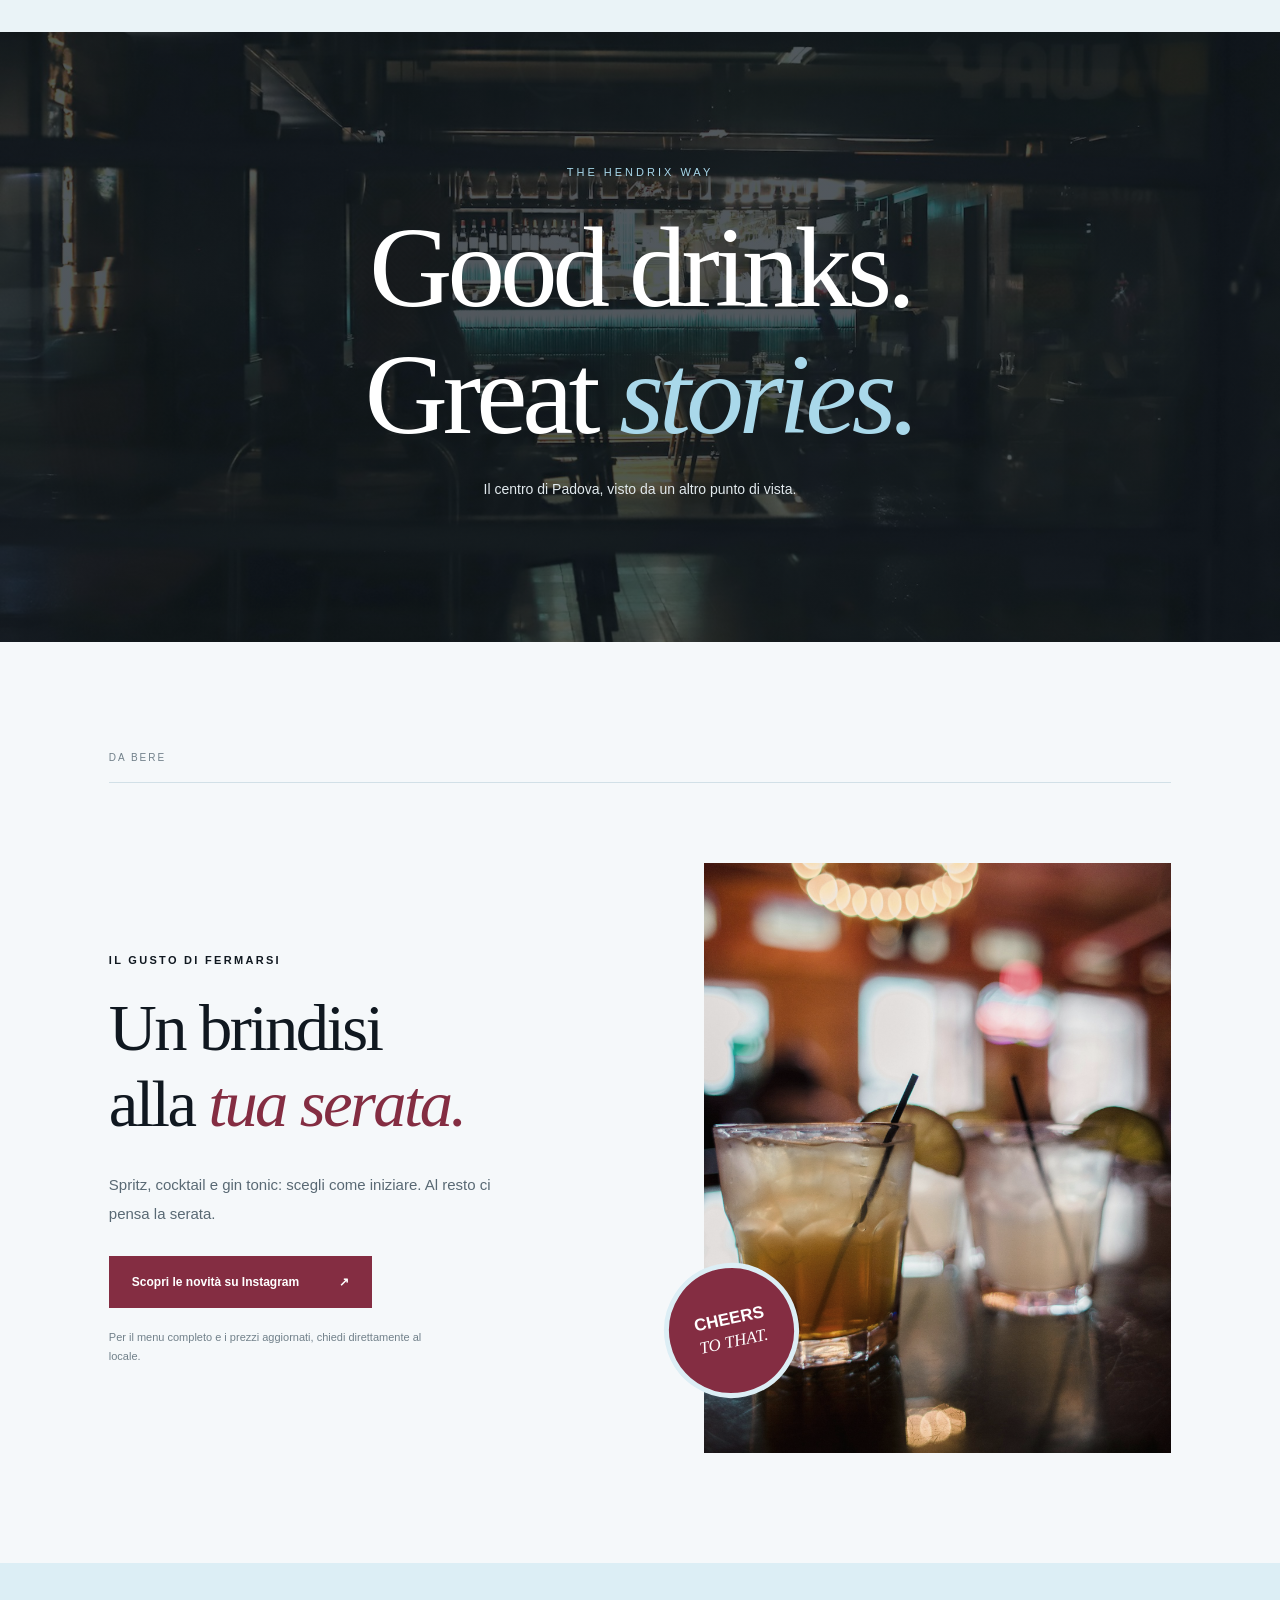
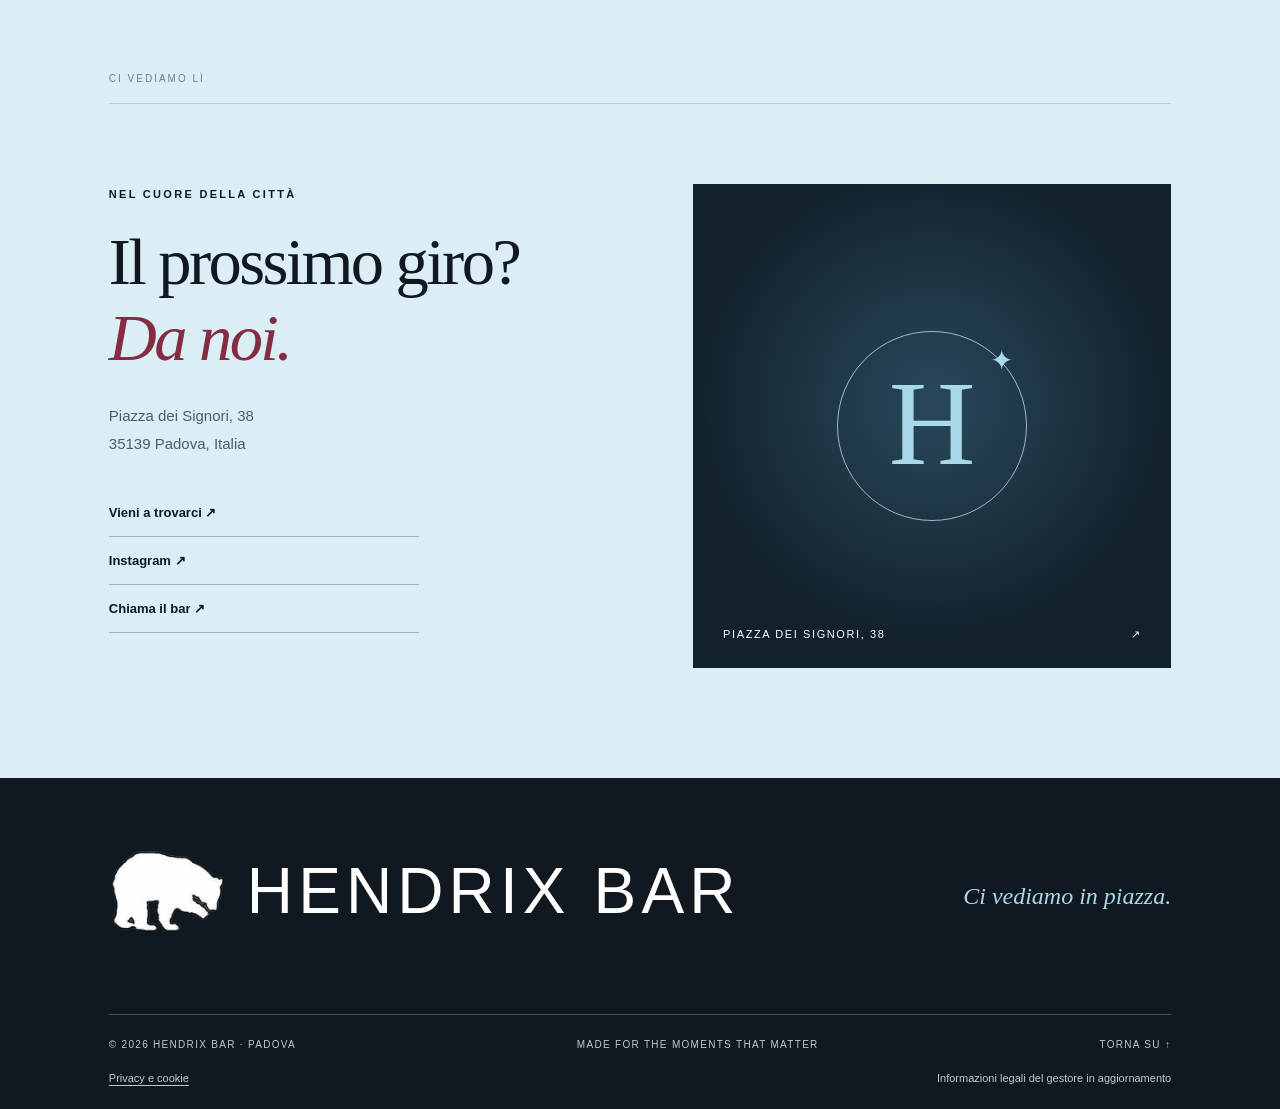
==== commit 7cdf5b93: "Update Hendrix Bar branding across site Replace the text-only logo with the polar bear mark and HEND" ====
--- a/index.html
+++ b/index.html
@@ -1,231 +1,246 @@
 <!doctype html>
 <html lang="it">
-	<head>
-		<meta charset="utf-8" />
-		<meta name="viewport" content="width=device-width,initial-scale=1" />
-		<meta name="theme-color" content="#101820" />
-		<meta
-			name="description"
-			content="Hendrix Bar, Piazza dei Signori 38, Padova. Cocktail, incontri e serate nel cuore della città."
-		/>
-		<title>Hendrix Bar — Padova, Piazza dei Signori</title>
-		<link rel="stylesheet" href="css/style.css" />
-	</head>
-	<body>
-		<div class="grain"></div>
-		<header class="topbar" id="top">
-			<a
-				class="brand"
-				href="index.html"
-				aria-label="Hendrix Bar, torna all'inizio"
-				>HENDRIX<span class="brand-dot">.</span></a
-			><button class="menu-toggle" aria-label="Apri menu" aria-expanded="false">
-				☰
-			</button>
-			<nav id="nav">
-				<a href="storia.html">La nostra storia</a><a href="menu.html">Menu</a
-				><a href="eventi.html">Eventi</a>
-			</nav>
-			<a
-				class="nav-cta"
-				href="https://www.google.com/maps/search/?api=1&query=Hendrix+Bar+Piazza+dei+Signori+38+Padova"
-				target="_blank"
-				rel="noopener"
-				>Come raggiungerci ↗</a
-			>
-		</header>
-		<main>
-			<section class="hero">
-				<div
-					class="hero-photo"
-					role="img"
-					aria-label="Atmosfera di un cocktail bar"
-				></div>
-				<div class="hero-shade"></div>
-				<div class="hero-content">
-					<div class="eyebrow light">PIAZZA DEI SIGNORI · PADOVA</div>
-					<h1>Ogni serata<br />ha una <em>storia.</em></h1>
-					<p>
-						Ci sono posti in cui passi. <br>
-						E posti in cui ti fermi. <br><br>
-						<em>Benvenuto all'Hendrix.</em>
-					</p>
-				</div>
-				<div class="vertical-note">A GOOD PLACE TO STAY A LITTLE LONGER</div>
-			</section>
-			<section class="intro section-pad reveal" id="storia">
-				<div class="section-index">IL NOSTRO MONDO</div>
-				<div class="intro-grid">
-					<div>
-						<span class="eyebrow">NON SOLO UN BAR</span>
-						<h2>Il bello non è<br />solo <em>nel bicchiere.</em></h2>
-					</div>
-					<div class="intro-copy">
-						<p class="lead">
-							È nelle persone che incontri, nelle chiacchiere che si allungano,
-							in quel momento in cui decidi di restare ancora un po'.
-						</p>
-						<p>
-							Nel cuore di Piazza dei Signori, Hendrix è un punto d'incontro tra
-							il ritmo della città e il piacere di prendersi il proprio tempo.
-						</p>
-						<a class="underline-link" href="storia.html"
-							>Scopri la nostra storia <span>↗</span></a
-						>
-					</div>
-				</div>
-				<div class="editorial">
-					<div class="editorial-photo">
-						<span class="photo-caption">PADOVA, PIAZZA DEI SIGNORI</span>
-					</div>
-					<div class="editorial-quote">
-						<span class="quote-mark">“</span>
-						<blockquote>
-							Le serate migliori non si programmano. <em>Succedono.</em>
-						</blockquote>
-						<span class="quote-caption">HENDRIX BAR — UN POSTO DA VIVERE</span>
-					</div>
-				</div>
-			</section>
-			<section class="experience section-pad" id="esperienza">
-				<div class="section-index">L'ESPERIENZA</div>
-				<div class="experience-heading reveal">
-					<div>
-						<span class="eyebrow">IL TUO MOMENTO</span>
-						<h2>Il solito posto.<br /><em>Mai la stessa serata.</em></h2>
-					</div>
-					<p>
-						Dal primo aperitivo all'ultimo brindisi: ogni momento ha il suo
-						ritmo.
-					</p>
-				</div>
-				<div class="experience-grid">
-					<article class="experience-card reveal">
-						<img
-							src="img/aperitivo.jpg"
-							alt="Cocktail preparato al bancone"
-							loading="lazy"
-						/>
-						<div>
-							<span>IL RITUALE</span>
-							<h3>L'aperitivo</h3>
-							<p>Il momento in cui la giornata cambia passo.</p>
-						</div>
-					</article>
-					<article class="experience-card reveal">
-						<img
-							src="img/event-night.jpg"
-							alt="Atmosfera serale in un locale"
-							loading="lazy"
-						/>
-						<div>
-							<span>L'ATMOSFERA</span>
-							<h3>Le serate</h3>
-							<p>Una piazza, tante persone, infinite storie.</p>
-						</div>
-					</article>
-					<article class="experience-card reveal">
-						<img
-							src="img/cocktail-feature.jpg"
-							alt="Drink e bottiglie dietro il bancone"
-							loading="lazy"
-						/>
-						<div>
-							<span>IL GUSTO</span>
-							<h3>I cocktail</h3>
-							<p>Classici, nuove idee e il piacere di scegliere.</p>
-						</div>
-					</article>
-				</div>
-			</section>
-			<section class="statement">
-				<div class="statement-bg"></div>
-				<div class="statement-inner reveal">
-					<span>THE HENDRIX WAY</span>
-					<h2>Good drinks.<br />Great <em>stories.</em></h2>
-					<p>Il centro di Padova, visto da un altro punto di vista.</p>
-				</div>
-			</section>
-			<section class="drinks section-pad" id="drink">
-				<div class="section-index">DA BERE</div>
-				<div class="drinks-layout reveal">
-					<div>
-						<span class="eyebrow">IL GUSTO DI FERMARSI</span>
-						<h2>Un brindisi<br />alla <em>tua serata.</em></h2>
-						<p>
-							Spritz, cocktail e gin tonic: scegli come iniziare. Al resto ci
-							pensa la serata.
-						</p>
-						<a
-							class="button button-dark"
-							href="https://www.instagram.com/hendrixbarpd/"
-							target="_blank"
-							rel="noopener"
-							>Scopri le novità su Instagram <span>↗</span></a
-						><small class="disclaimer"
-							>Per il menu completo e i prezzi aggiornati, chiedi direttamente
-							al locale.</small
-						>
-					</div>
-					<div class="drink-visual">
-						<img src="img/drink-feature.jpg" alt="Cocktail con ghiaccio" loading="lazy" />
-						<div class="drink-sticker">CHEERS<br /><i>TO THAT.</i></div>
-					</div>
-				</div>
-			</section>
-			<section class="visit section-pad" id="contatti">
-				<div class="section-index">CI VEDIAMO LÌ</div>
-				<div class="visit-grid reveal">
-					<div>
-						<span class="eyebrow">NEL CUORE DELLA CITTÀ</span>
-						<h2>Il prossimo giro?<br /><em>Da noi.</em></h2>
-						<p>Piazza dei Signori, 38<br />35139 Padova, Italia</p>
-						<div class="visit-links">
-							<a
-								href="https://www.google.com/maps/search/?api=1&query=Hendrix+Bar+Piazza+dei+Signori+38+Padova"
-								target="_blank"
-								rel="noopener"
-								>Vieni a trovarci ↗</a
-							><a
-								href="https://www.instagram.com/hendrixbarpd/"
-								target="_blank"
-								rel="noopener"
-								>Instagram ↗</a
-							><a href="tel:+390492146143">Chiama il bar ↗</a>
-						</div>
-						<p class="visit-note">
-							<!-- Note aggiuntive -->
-						</p>
-					</div>
-					<a
-						class="map-panel"
-						href="https://www.google.com/maps/search/?api=1&query=Hendrix+Bar+Piazza+dei+Signori+38+Padova"
-						target="_blank"
-						rel="noopener"
-						aria-label="Apri la posizione di Hendrix Bar su Google Maps"
-						><div class="map-circle"><span class="map-initial">H</span><span>✦</span></div>
-						<div class="map-caption">
-							PIAZZA DEI SIGNORI, 38 <span>↗</span>
-						</div></a
-					>
-				</div>
-			</section>
-		</main>
-		<footer>
-			<div class="footer-main">
-				<a href="#top" class="footer-logo">HENDRIX<span>.</span></a>
-				<p>Ci vediamo in piazza.</p>
-			</div>
-			<div class="footer-bottom">
-				<span>© <span id="year"></span> HENDRIX BAR · PADOVA</span
-				><span>MADE FOR THE MOMENTS THAT MATTER</span
-				><a href="#top">TORNA SU ↑</a>
-			</div>
-			<div class="footer-legal">
-				<a href="privacy.html">Privacy e cookie</a>
-				<span>Informazioni legali del gestore in aggiornamento</span>
-			</div>
-		</footer>
-		<script src="js/script.js"></script>
-	</body>
+  <head>
+    <meta charset="utf-8" />
+    <meta name="viewport" content="width=device-width,initial-scale=1" />
+    <meta name="theme-color" content="#101820" />
+    <meta
+      name="description"
+      content="Hendrix Bar, Piazza dei Signori 38, Padova. Cocktail, incontri e serate nel cuore della città."
+    />
+    <title>Hendrix Bar — Padova, Piazza dei Signori</title>
+    <link rel="stylesheet" href="css/style.css" />
+  </head>
+  <body>
+    <div class="grain"></div>
+    <header class="topbar" id="top">
+      <a
+        class="brand"
+        href="index.html"
+        aria-label="Hendrix Bar, torna all'inizio"
+        ><img src="img/polar-bear-reference.png" alt="" />
+        <span>HENDRIX BAR</span></a
+      ><button class="menu-toggle" aria-label="Apri menu" aria-expanded="false">
+        ☰
+      </button>
+      <nav id="nav">
+        <a href="storia.html">La nostra storia</a><a href="menu.html">Menu</a
+        ><a href="eventi.html">Eventi</a>
+      </nav>
+      <a
+        class="nav-cta"
+        href="https://www.google.com/maps/search/?api=1&query=Hendrix+Bar+Piazza+dei+Signori+38+Padova"
+        target="_blank"
+        rel="noopener"
+        >Vieni a trovarci ↗</a
+      >
+    </header>
+    <main>
+      <section class="hero">
+        <div
+          class="hero-photo"
+          role="img"
+          aria-label="Atmosfera di un cocktail bar"
+        ></div>
+        <div class="hero-shade"></div>
+        <div class="hero-content">
+          <div class="eyebrow light">PIAZZA DEI SIGNORI · PADOVA</div>
+          <h1>Ogni serata<br />ha una <em>storia.</em></h1>
+          <p>
+            Ci sono posti in cui passi. <br />
+            E posti in cui ti fermi. <br /><br />
+            <em>Benvenuto all'Hendrix.</em>
+          </p>
+        </div>
+        <div class="vertical-note">A GOOD PLACE TO STAY A LITTLE LONGER</div>
+      </section>
+      <section class="intro section-pad reveal" id="storia">
+        <div class="section-index">IL NOSTRO MONDO</div>
+        <div class="intro-grid">
+          <div>
+            <span class="eyebrow">NON SOLO UN BAR</span>
+            <h2>Il bello non è<br />solo <em>nel bicchiere.</em></h2>
+          </div>
+          <div class="intro-copy">
+            <p class="lead">
+              È nelle persone che incontri, nelle chiacchiere che si allungano,
+              in quel momento in cui decidi di restare ancora un po'.
+            </p>
+            <p>
+              Nel cuore di Piazza dei Signori, Hendrix è un punto d'incontro tra
+              il ritmo della città e il piacere di prendersi il proprio tempo.
+            </p>
+            <a class="underline-link" href="storia.html"
+              >Scopri la nostra storia <span>↗</span></a
+            >
+          </div>
+        </div>
+        <div class="editorial">
+          <div class="editorial-photo">
+            <span class="photo-caption">PADOVA, PIAZZA DEI SIGNORI</span>
+          </div>
+          <div class="editorial-quote">
+            <span class="quote-mark">“</span>
+            <blockquote>
+              Le serate migliori non si programmano. <em>Succedono.</em>
+            </blockquote>
+            <span class="quote-caption">HENDRIX BAR — UN POSTO DA VIVERE</span>
+          </div>
+        </div>
+      </section>
+      <section class="experience section-pad" id="esperienza">
+        <div class="section-index">L'ESPERIENZA</div>
+        <div class="experience-heading reveal">
+          <div>
+            <span class="eyebrow">IL TUO MOMENTO</span>
+            <h2>Il solito posto.<br /><em>Mai la stessa serata.</em></h2>
+          </div>
+          <p>
+            Dal primo aperitivo all'ultimo brindisi: ogni momento ha il suo
+            ritmo.
+          </p>
+        </div>
+        <div class="experience-grid">
+          <article class="experience-card reveal">
+            <img
+              src="img/aperitivo.jpg"
+              alt="Cocktail preparato al bancone"
+              loading="lazy"
+            />
+            <div>
+              <span>IL RITUALE</span>
+              <h3>L'aperitivo</h3>
+              <p>Il momento in cui la giornata cambia passo.</p>
+            </div>
+          </article>
+          <article class="experience-card reveal">
+            <img
+              src="img/event-night.jpg"
+              alt="Atmosfera serale in un locale"
+              loading="lazy"
+            />
+            <div>
+              <span>L'ATMOSFERA</span>
+              <h3>Le serate</h3>
+              <p>Una piazza, tante persone, infinite storie.</p>
+            </div>
+          </article>
+          <article class="experience-card reveal">
+            <img
+              src="img/cocktail-feature.jpg"
+              alt="Drink e bottiglie dietro il bancone"
+              loading="lazy"
+            />
+            <div>
+              <span>IL GUSTO</span>
+              <h3>I cocktail</h3>
+              <p>Classici, nuove idee e il piacere di scegliere.</p>
+            </div>
+          </article>
+        </div>
+      </section>
+      <section class="statement">
+        <div class="statement-bg"></div>
+        <div class="statement-inner reveal">
+          <span>THE HENDRIX WAY</span>
+          <h2>Good drinks.<br />Great <em>stories.</em></h2>
+          <p>Il centro di Padova, visto da un altro punto di vista.</p>
+        </div>
+      </section>
+      <section class="drinks section-pad" id="drink">
+        <div class="section-index">DA BERE</div>
+        <div class="drinks-layout reveal">
+          <div>
+            <span class="eyebrow">IL GUSTO DI FERMARSI</span>
+            <h2>Un brindisi<br />alla <em>tua serata.</em></h2>
+            <p>
+              Spritz, cocktail e gin tonic: scegli come iniziare. Al resto ci
+              pensa la serata.
+            </p>
+            <a
+              class="button button-dark"
+              href="https://www.instagram.com/hendrixbarpd/"
+              target="_blank"
+              rel="noopener"
+              >Scopri le novità su Instagram <span>↗</span></a
+            ><small class="disclaimer"
+              >Per il menu completo e i prezzi aggiornati, chiedi direttamente
+              al locale.</small
+            >
+          </div>
+          <div class="drink-visual">
+            <img
+              src="img/drink-feature.jpg"
+              alt="Cocktail con ghiaccio"
+              loading="lazy"
+            />
+            <div class="drink-sticker">CHEERS<br /><i>TO THAT.</i></div>
+          </div>
+        </div>
+      </section>
+      <section class="visit section-pad" id="contatti">
+        <div class="section-index">CI VEDIAMO LÌ</div>
+        <div class="visit-grid reveal">
+          <div>
+            <span class="eyebrow">NEL CUORE DELLA CITTÀ</span>
+            <h2>Il prossimo giro?<br /><em>Da noi.</em></h2>
+            <p>Piazza dei Signori, 38<br />35139 Padova, Italia</p>
+            <div class="visit-links">
+              <a
+                href="https://www.google.com/maps/search/?api=1&query=Hendrix+Bar+Piazza+dei+Signori+38+Padova"
+                target="_blank"
+                rel="noopener"
+                >Vieni a trovarci ↗</a
+              ><a
+                href="https://www.instagram.com/hendrixbarpd/"
+                target="_blank"
+                rel="noopener"
+                >Instagram ↗</a
+              ><a href="tel:+390492146143">Chiama il bar ↗</a>
+            </div>
+            <p class="visit-note">
+              <!-- Note aggiuntive -->
+            </p>
+          </div>
+          <a
+            class="map-panel"
+            href="https://www.google.com/maps/search/?api=1&query=Hendrix+Bar+Piazza+dei+Signori+38+Padova"
+            target="_blank"
+            rel="noopener"
+            aria-label="Apri la posizione di Hendrix Bar su Google Maps"
+            ><div class="map-circle">
+              <span class="map-initial">H</span><span>✦</span>
+            </div>
+            <div class="map-caption">
+              PIAZZA DEI SIGNORI, 38 <span>↗</span>
+            </div></a
+          >
+        </div>
+      </section>
+    </main>
+    <footer>
+      <div class="footer-main">
+        <a
+          href="#top"
+          class="footer-logo"
+          aria-label="Hendrix Bar, torna all'inizio"
+        >
+          <img src="img/polar-bear-reference.png" alt="" /><span
+            >HENDRIX BAR</span
+          >
+        </a>
+        <p>Ci vediamo in piazza.</p>
+      </div>
+      <div class="footer-bottom">
+        <span>© <span id="year"></span> HENDRIX BAR · PADOVA</span
+        ><span>MADE FOR THE MOMENTS THAT MATTER</span
+        ><a href="#top">TORNA SU ↑</a>
+      </div>
+      <div class="footer-legal">
+        <a href="privacy.html">Privacy e cookie</a>
+        <span>Informazioni legali del gestore in aggiornamento</span>
+      </div>
+    </footer>
+    <script src="js/script.js"></script>
+  </body>
 </html>
--- a/css/style.css
+++ b/css/style.css
@@ -170,14 +170,19 @@
 	border-bottom: 1px solid var(--overlay-white-27);
 }
 .brand {
-	font-size: 32px;
-	font-weight: 700;
-	letter-spacing: -1.6px;
-	line-height: 0.8;
-}
-.brand-dot,
-footer .footer-logo span {
-	color: var(--green);
+	display: inline-flex;
+	align-items: center;
+	gap: 9px;
+	font-family: "DM Sans", sans-serif;
+	font-size: 19px;
+	font-weight: 500;
+	letter-spacing: 1.1px;
+	line-height: 1;
+}
+.brand img {
+	width: 42px;
+	height: 34px;
+	object-fit: contain;
 }
 .brand small {
 	display: block;
@@ -693,10 +698,18 @@
 	padding-bottom: 80px;
 }
 .footer-logo {
-	font-size: clamp(70px, 13vw, 200px);
-	font-weight: 700;
-	letter-spacing: -0.09em;
-	line-height: 0.85;
+	display: inline-flex;
+	align-items: center;
+	gap: 20px;
+	font-family: "DM Sans", sans-serif;
+	font-size: clamp(32px, 5vw, 64px);
+	font-weight: 500;
+	letter-spacing: 0.08em;
+	line-height: 1;
+}
+.footer-logo img {
+	width: clamp(70px, 10vw, 118px);
+	height: auto;
 }
 .footer-main p {
 	font:
@@ -895,17 +908,6 @@
 .brand {
 	text-shadow: 0 2px 18px rgba(0, 0, 0, .24);
 }
-.brand::before {
-	content: "";
-	display: inline-block;
-	vertical-align: middle;
-	width: 34px;
-	height: 34px;
-	margin: -4px 8px 0 0;
-	background: url("../img/polar-bear-mark.png") center/contain no-repeat;
-}
-.brand-dot,
-footer .footer-logo span { color: var(--ice-bright); }
 .topbar nav a:hover,
 .text-link:hover { color: var(--ice-bright); }
 .nav-cta {
@@ -1029,7 +1031,10 @@
 	.topbar nav { background: #12212c; }
 }
 @media (max-width: 600px) {
-	.brand::before { width: 34px; height: 24px; margin-right: 7px; }
+	.brand { gap: 6px; font-size: 16px; letter-spacing: 0.7px; }
+	.brand img { width: 34px; height: 28px; }
+	.footer-logo { gap: 12px; font-size: clamp(25px, 8vw, 38px); }
+	.footer-logo img { width: 62px; }
 	.hero-content { z-index: 2; }
 	.hero h1 { font-size: clamp(64px, 17vw, 96px); }
 }
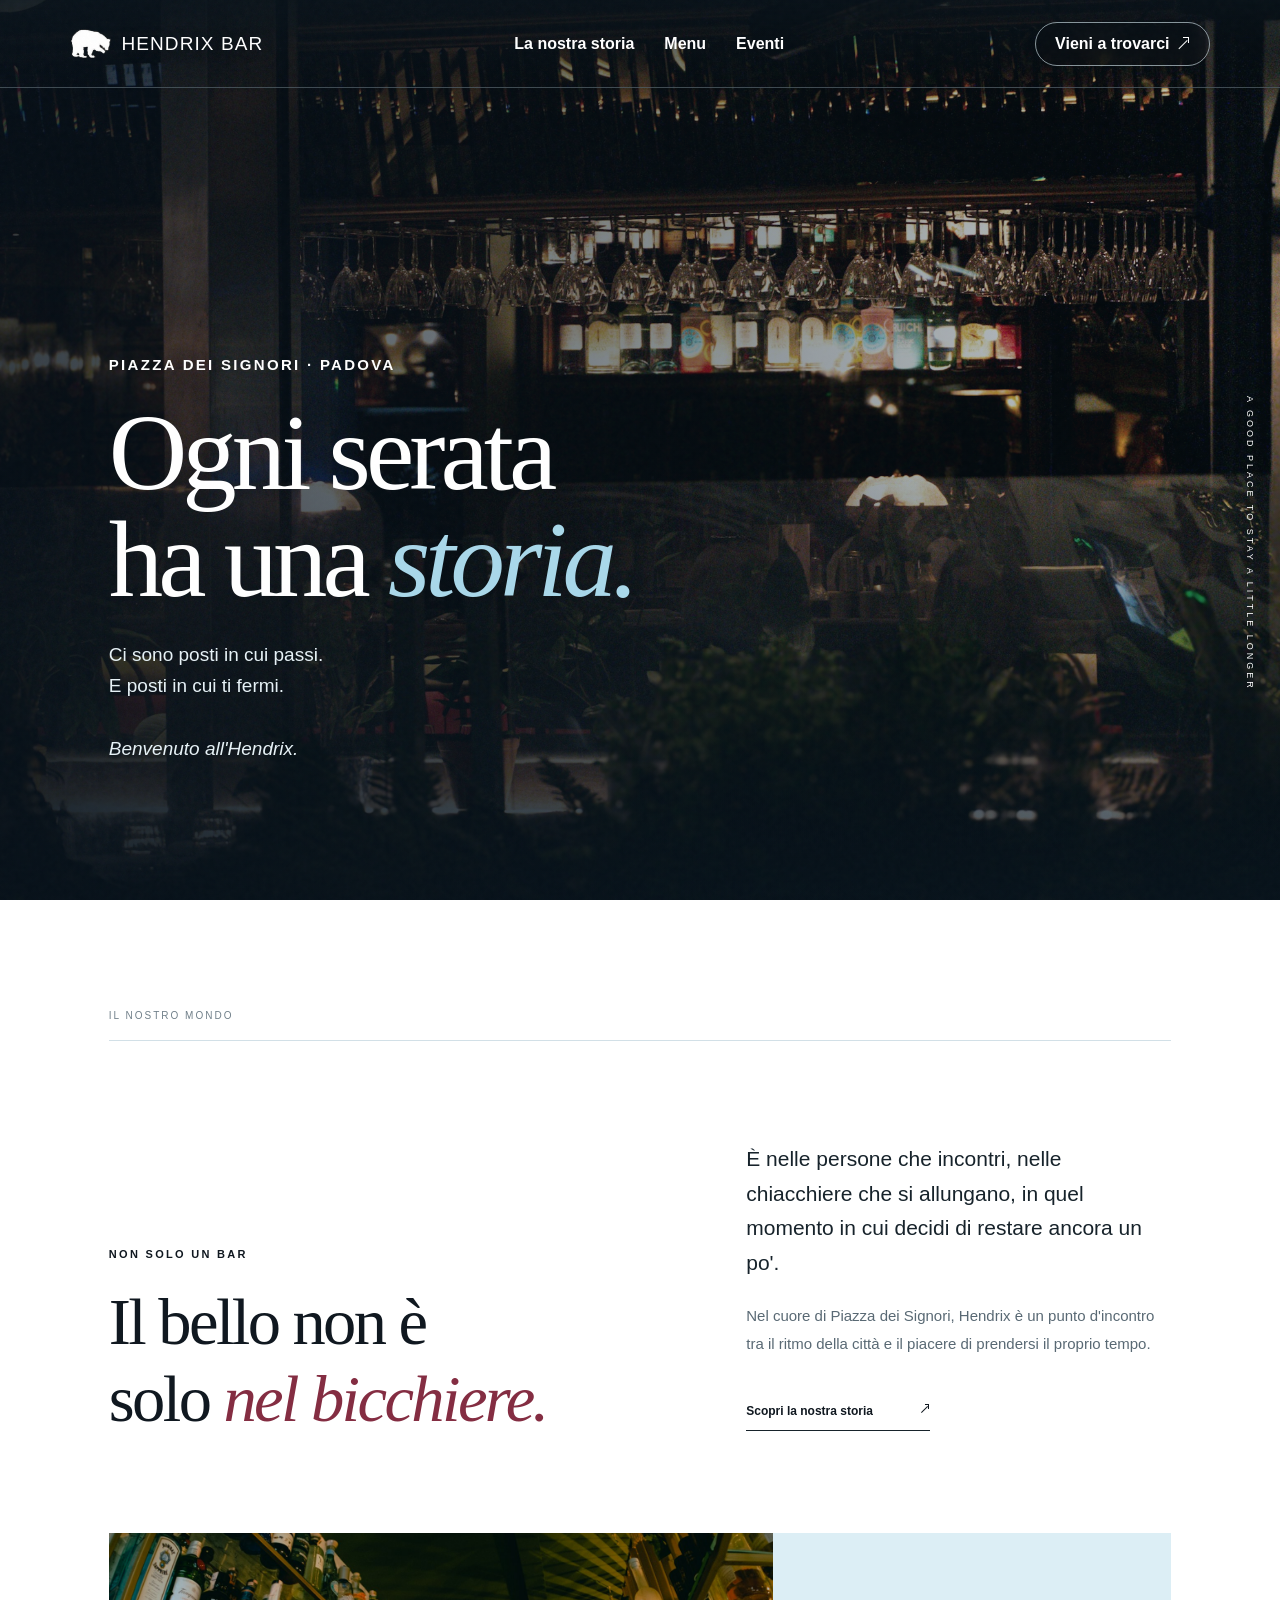
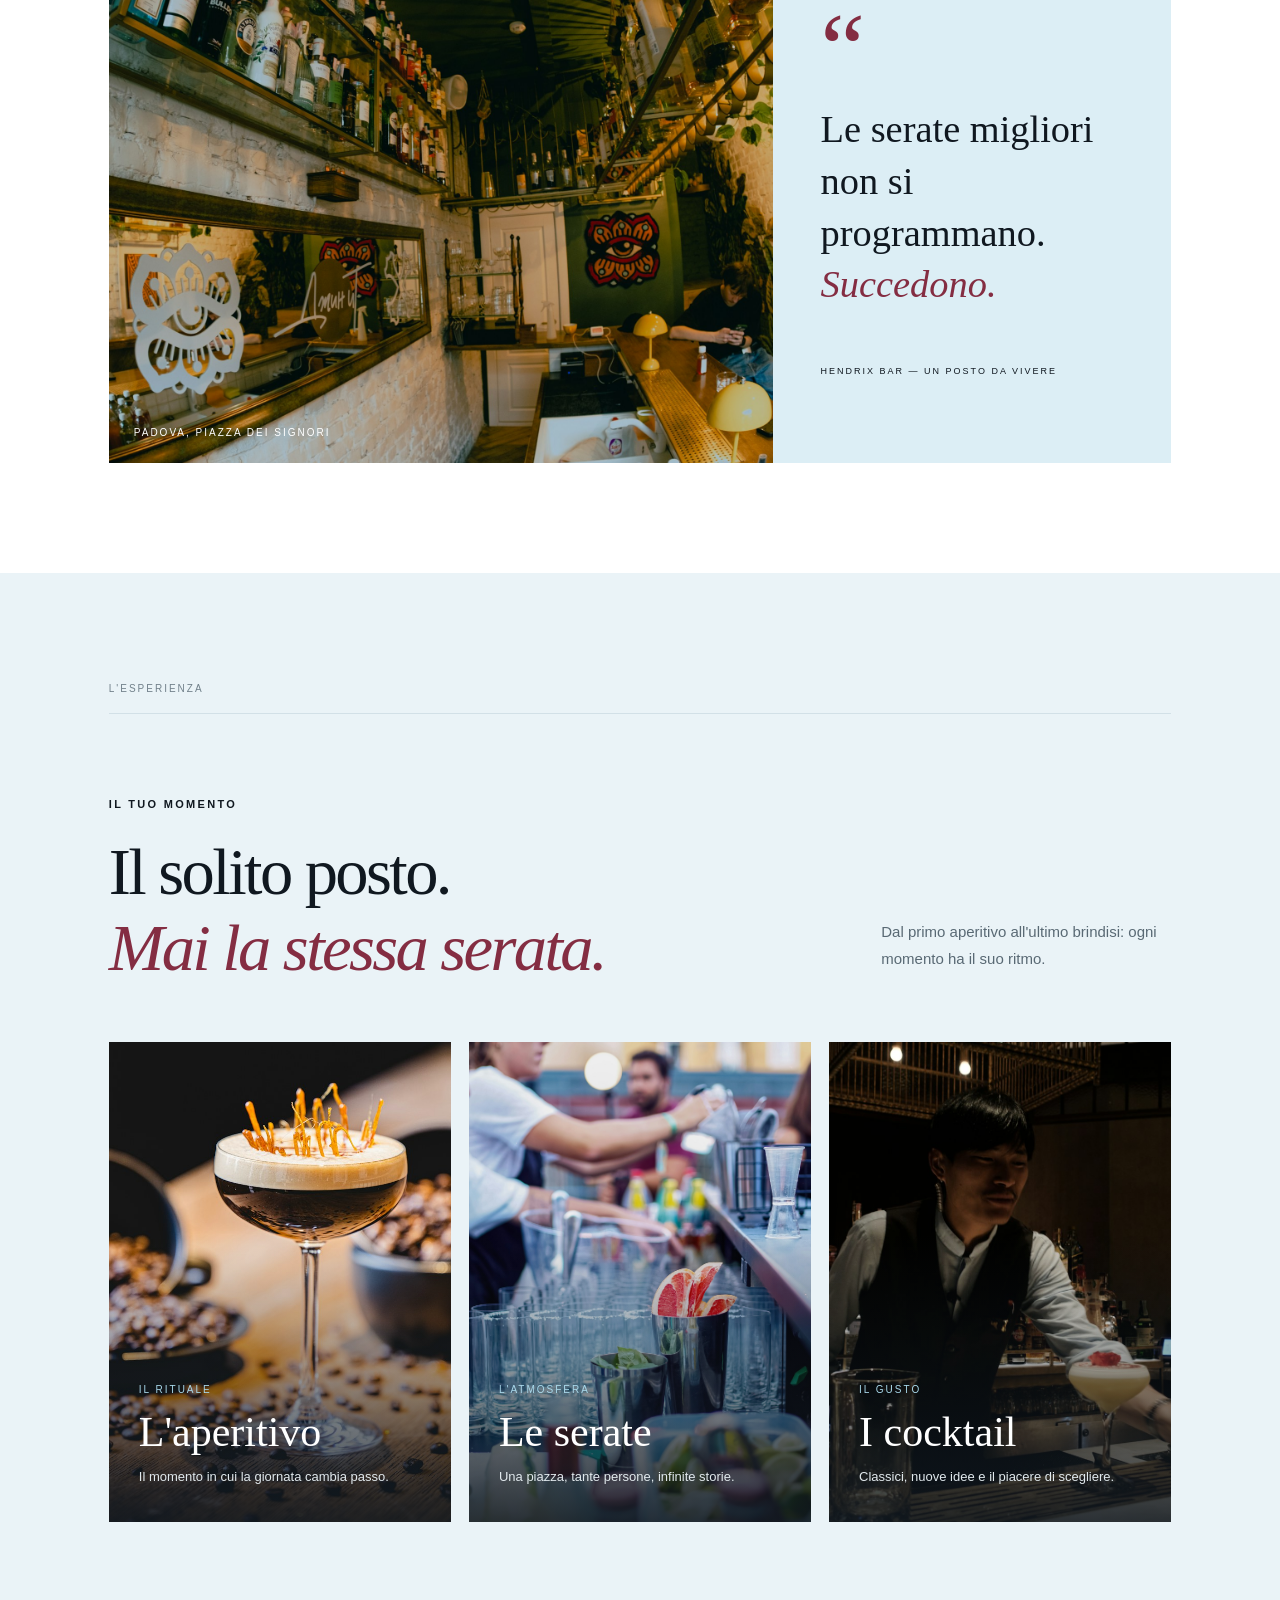
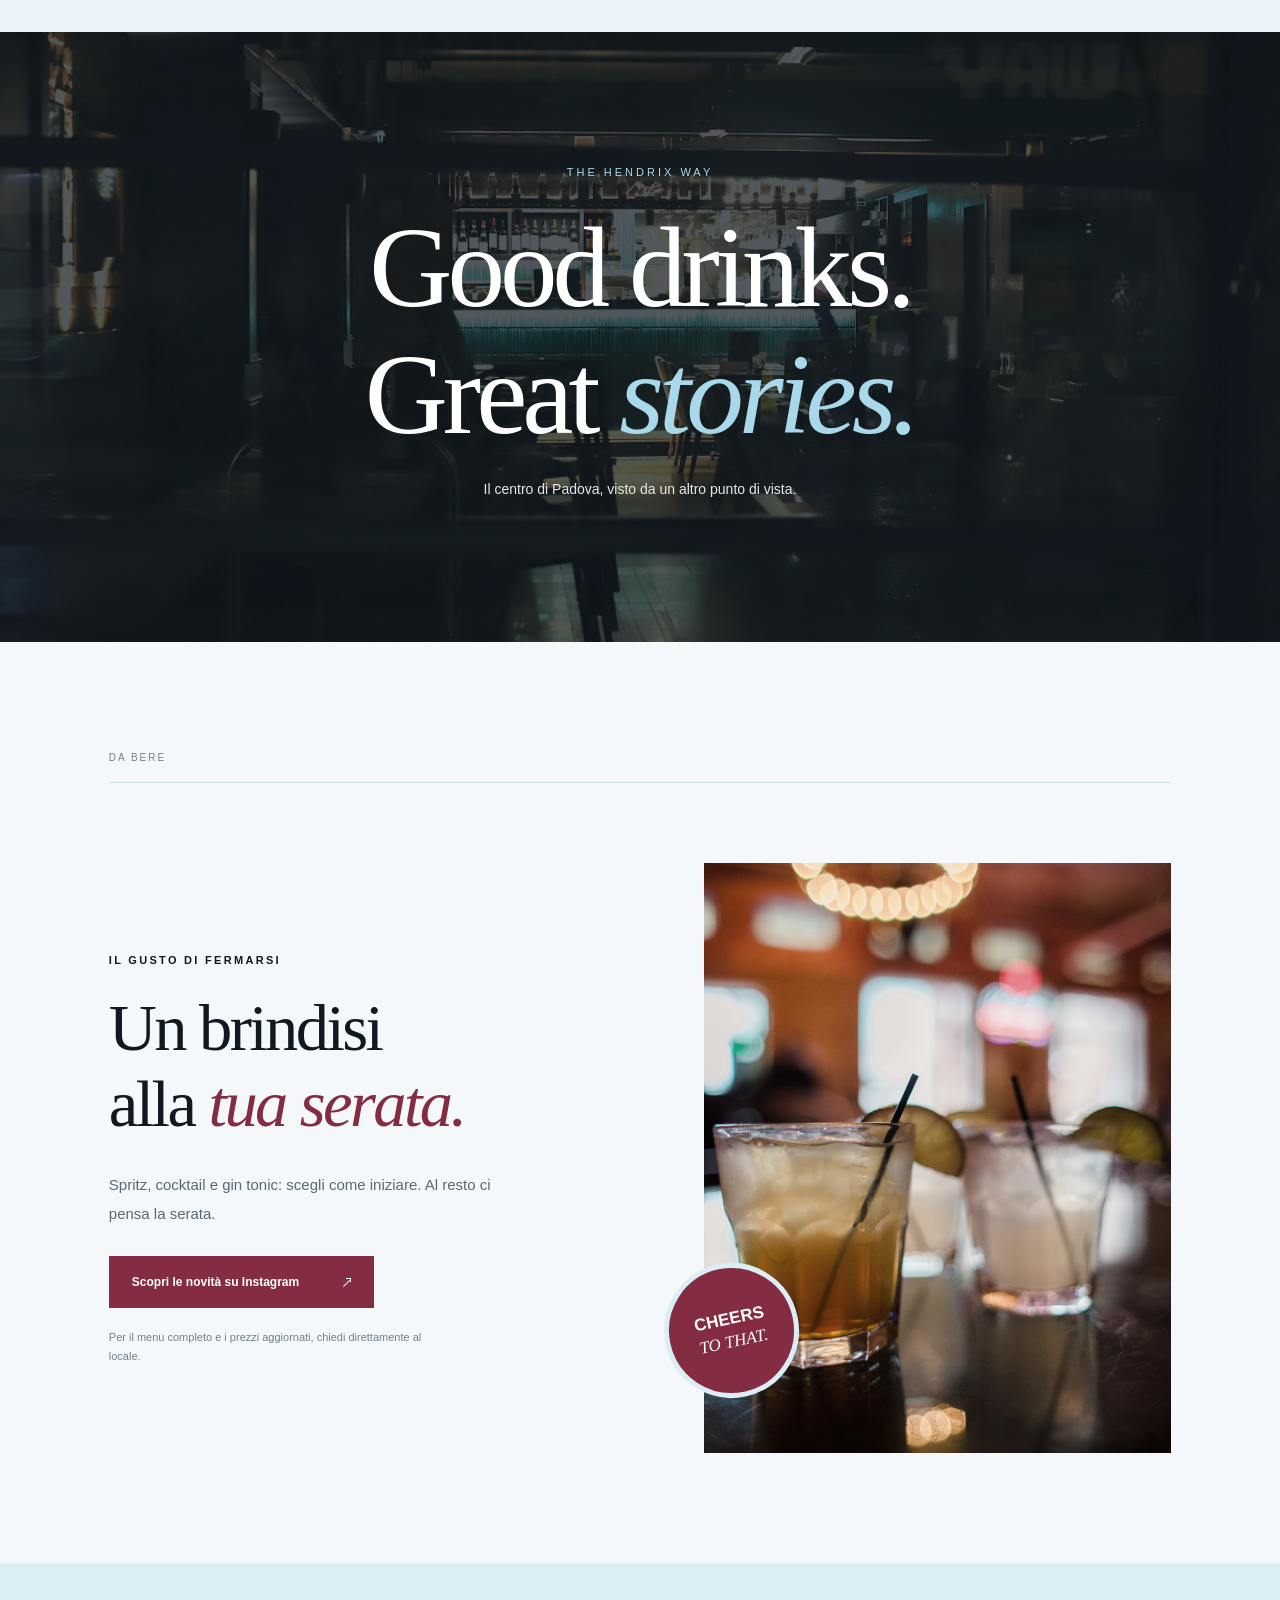
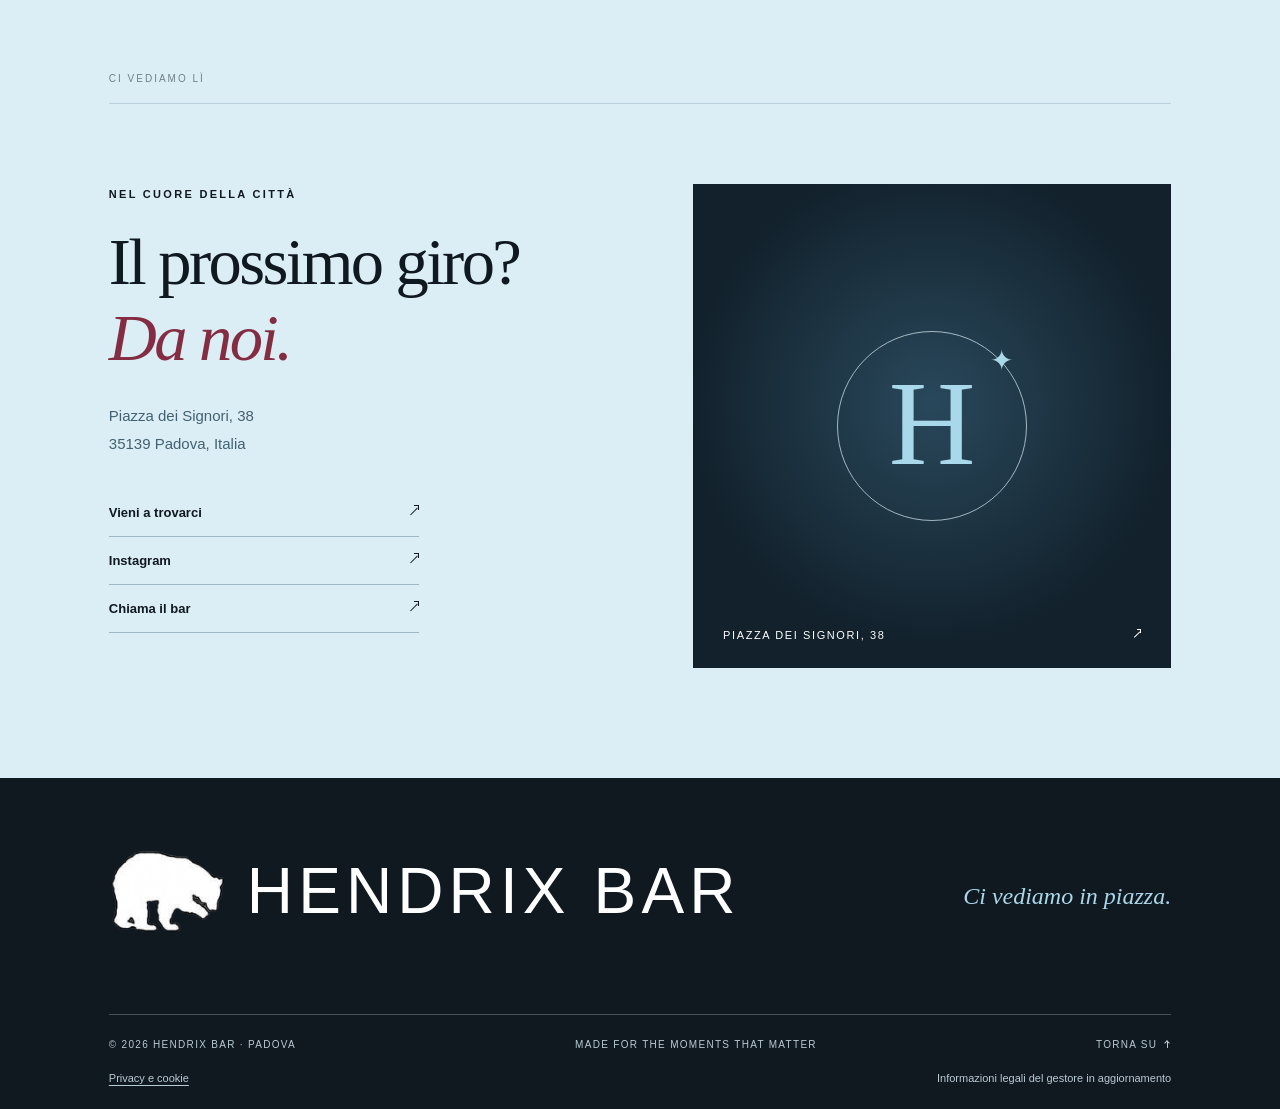
==== commit 0dcbe1e1: "Polish navigation icons and mobile menu Replace text arrows with CSS-drawn icons and style the mobil" ====
--- a/index.html
+++ b/index.html
@@ -21,7 +21,7 @@
         ><img src="img/polar-bear-reference.png" alt="" />
         <span>HENDRIX BAR</span></a
       ><button class="menu-toggle" aria-label="Apri menu" aria-expanded="false">
-        ☰
+        <span></span><span></span><span></span>
       </button>
       <nav id="nav">
         <a href="storia.html">La nostra storia</a><a href="menu.html">Menu</a
@@ -32,7 +32,7 @@
         href="https://www.google.com/maps/search/?api=1&query=Hendrix+Bar+Piazza+dei+Signori+38+Padova"
         target="_blank"
         rel="noopener"
-        >Vieni a trovarci ↗</a
+        >Vieni a trovarci <span class="arrow-icon arrow-up-right" aria-hidden="true"></span></a
       >
     </header>
     <main>
@@ -71,7 +71,7 @@
               il ritmo della città e il piacere di prendersi il proprio tempo.
             </p>
             <a class="underline-link" href="storia.html"
-              >Scopri la nostra storia <span>↗</span></a
+              >Scopri la nostra storia <span class="arrow-icon arrow-up-right" aria-hidden="true"></span></a
             >
           </div>
         </div>
@@ -162,7 +162,7 @@
               href="https://www.instagram.com/hendrixbarpd/"
               target="_blank"
               rel="noopener"
-              >Scopri le novità su Instagram <span>↗</span></a
+              >Scopri le novità su Instagram <span class="arrow-icon arrow-up-right" aria-hidden="true"></span></a
             ><small class="disclaimer"
               >Per il menu completo e i prezzi aggiornati, chiedi direttamente
               al locale.</small
@@ -190,13 +190,13 @@
                 href="https://www.google.com/maps/search/?api=1&query=Hendrix+Bar+Piazza+dei+Signori+38+Padova"
                 target="_blank"
                 rel="noopener"
-                >Vieni a trovarci ↗</a
+                >Vieni a trovarci <span class="arrow-icon arrow-up-right" aria-hidden="true"></span></a
               ><a
                 href="https://www.instagram.com/hendrixbarpd/"
                 target="_blank"
                 rel="noopener"
-                >Instagram ↗</a
-              ><a href="tel:+390492146143">Chiama il bar ↗</a>
+                >Instagram <span class="arrow-icon arrow-up-right" aria-hidden="true"></span></a
+              ><a href="tel:+390492146143">Chiama il bar <span class="arrow-icon arrow-up-right" aria-hidden="true"></span></a>
             </div>
             <p class="visit-note">
               <!-- Note aggiuntive -->
@@ -212,7 +212,7 @@
               <span class="map-initial">H</span><span>✦</span>
             </div>
             <div class="map-caption">
-              PIAZZA DEI SIGNORI, 38 <span>↗</span>
+              PIAZZA DEI SIGNORI, 38 <span class="arrow-icon arrow-up-right" aria-hidden="true"></span>
             </div></a
           >
         </div>
@@ -234,7 +234,7 @@
       <div class="footer-bottom">
         <span>© <span id="year"></span> HENDRIX BAR · PADOVA</span
         ><span>MADE FOR THE MOMENTS THAT MATTER</span
-        ><a href="#top">TORNA SU ↑</a>
+        ><a href="#top">TORNA SU <span class="arrow-icon arrow-up" aria-hidden="true"></span></a>
       </div>
       <div class="footer-legal">
         <a href="privacy.html">Privacy e cookie</a>
--- a/css/style.css
+++ b/css/style.css
@@ -144,6 +144,52 @@
 	color: inherit;
 	text-decoration: none;
 }
+.arrow-icon {
+	display: inline-block;
+	position: relative;
+	width: .8em;
+	height: .8em;
+	margin-left: .18em;
+	vertical-align: -.04em;
+	color: currentColor;
+}
+.arrow-icon::before,
+.arrow-icon::after {
+	content: "";
+	position: absolute;
+	box-sizing: border-box;
+}
+.arrow-up-right::before {
+	width: .76em;
+	border-top: 1.5px solid currentColor;
+	top: .48em;
+	left: .02em;
+	transform: rotate(-45deg);
+	transform-origin: center;
+}
+.arrow-up-right::after {
+	width: .38em;
+	height: .38em;
+	right: .02em;
+	top: .04em;
+	border-top: 1.5px solid currentColor;
+	border-right: 1.5px solid currentColor;
+}
+.arrow-up::before {
+	height: .72em;
+	border-left: 1.5px solid currentColor;
+	left: 50%;
+	bottom: 0;
+}
+.arrow-up::after {
+	width: .38em;
+	height: .38em;
+	left: 50%;
+	top: .03em;
+	border-top: 1.5px solid currentColor;
+	border-left: 1.5px solid currentColor;
+	transform: translateX(-50%) rotate(45deg);
+}
 button {
 	font: inherit;
 }
@@ -758,11 +804,40 @@
 		display: none;
 	}
 	.menu-toggle {
+		display: flex;
+		width: 44px;
+		height: 44px;
+		padding: 12px 9px;
+		flex-direction: column;
+		justify-content: space-between;
+		background: rgba(16, 24, 32, .32);
+		border: 1px solid rgba(220, 238, 245, .38);
+		border-radius: 50%;
+		color: var(--ice);
+		cursor: pointer;
+		-webkit-tap-highlight-color: transparent;
+	}
+	.menu-toggle span {
 		display: block;
-		background: none;
-		border: 0;
-		color: var(--white);
-		font-size: 28px;
+		width: 100%;
+		height: 1.5px;
+		border-radius: 2px;
+		background: currentColor;
+		transform-origin: center;
+		transition: transform .22s ease, opacity .18s ease;
+	}
+	.menu-toggle[aria-expanded="true"] span:first-child {
+		transform: translateY(8.5px) rotate(45deg);
+	}
+	.menu-toggle[aria-expanded="true"] span:nth-child(2) {
+		opacity: 0;
+	}
+	.menu-toggle[aria-expanded="true"] span:last-child {
+		transform: translateY(-8.5px) rotate(-45deg);
+	}
+	.menu-toggle:focus-visible {
+		outline: 2px solid var(--ice-bright);
+		outline-offset: 3px;
 	}
 	.hero-content {
 		left: 8.5%;
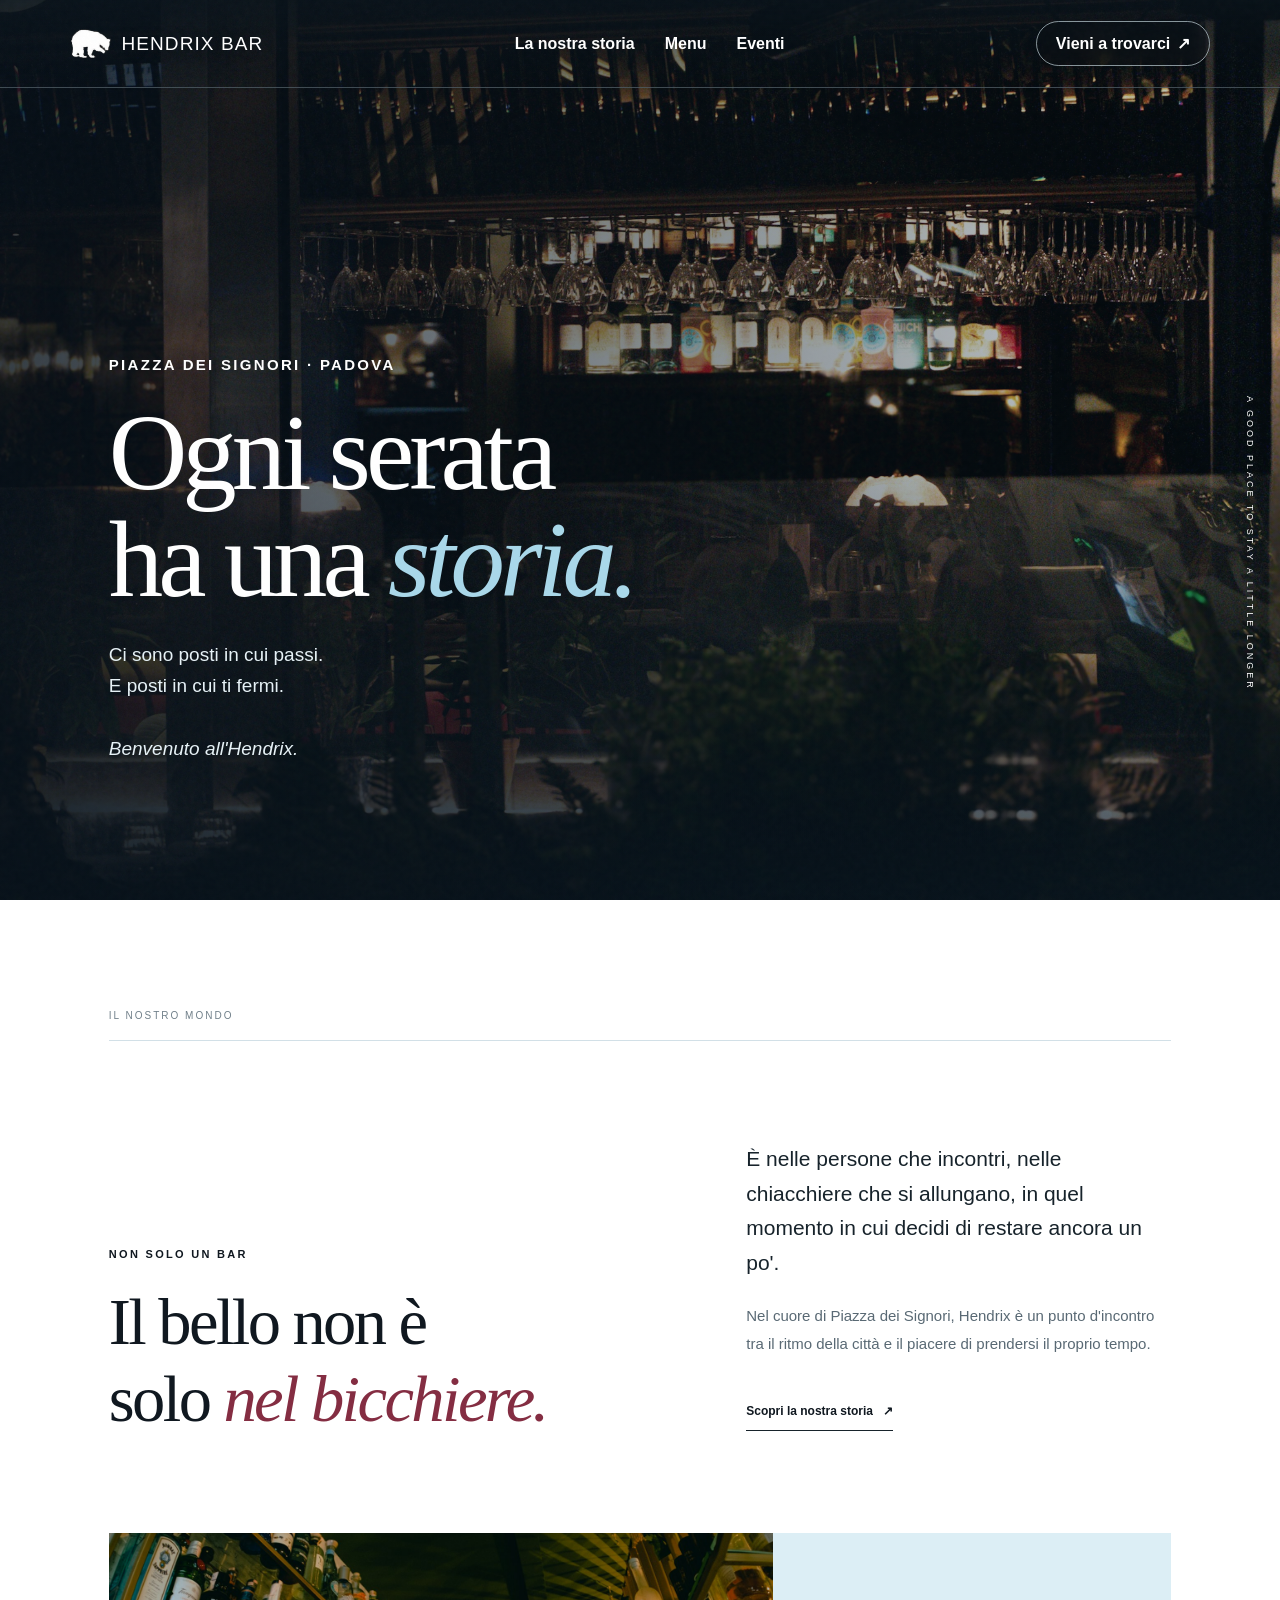
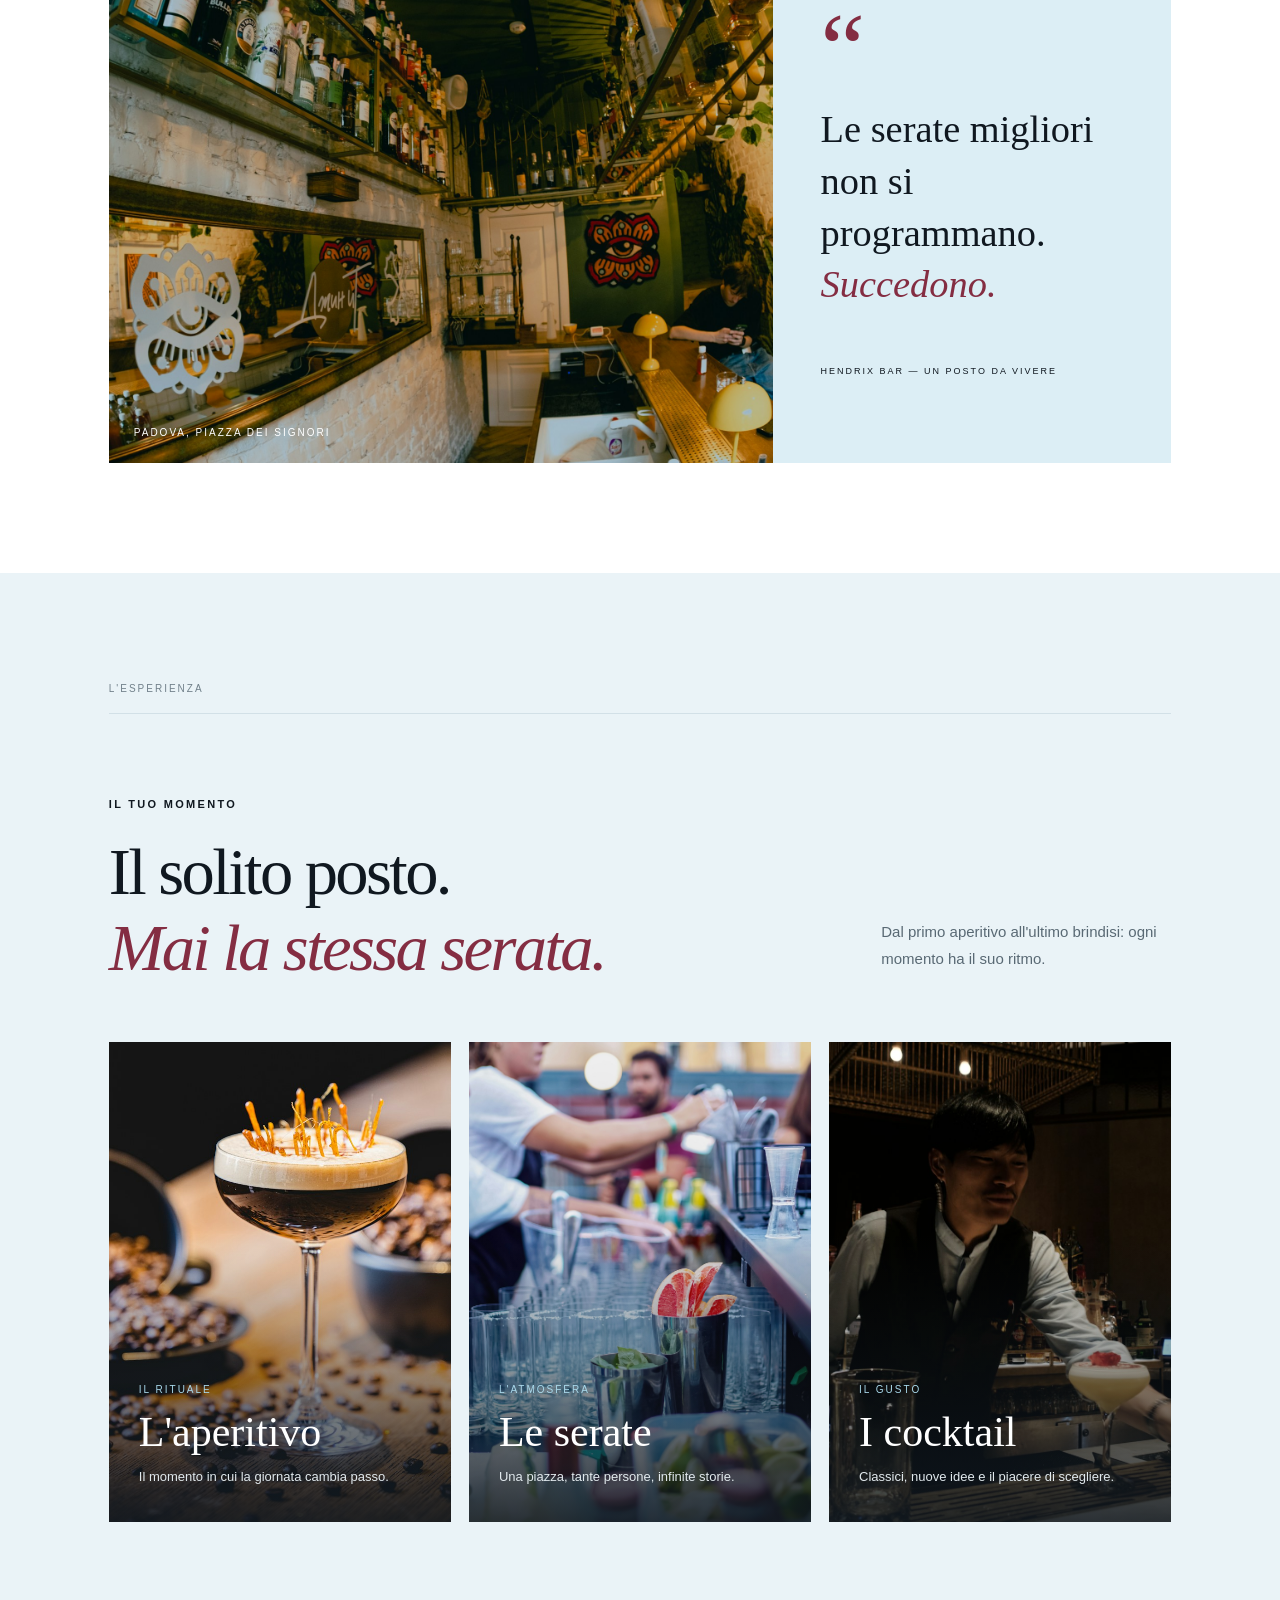
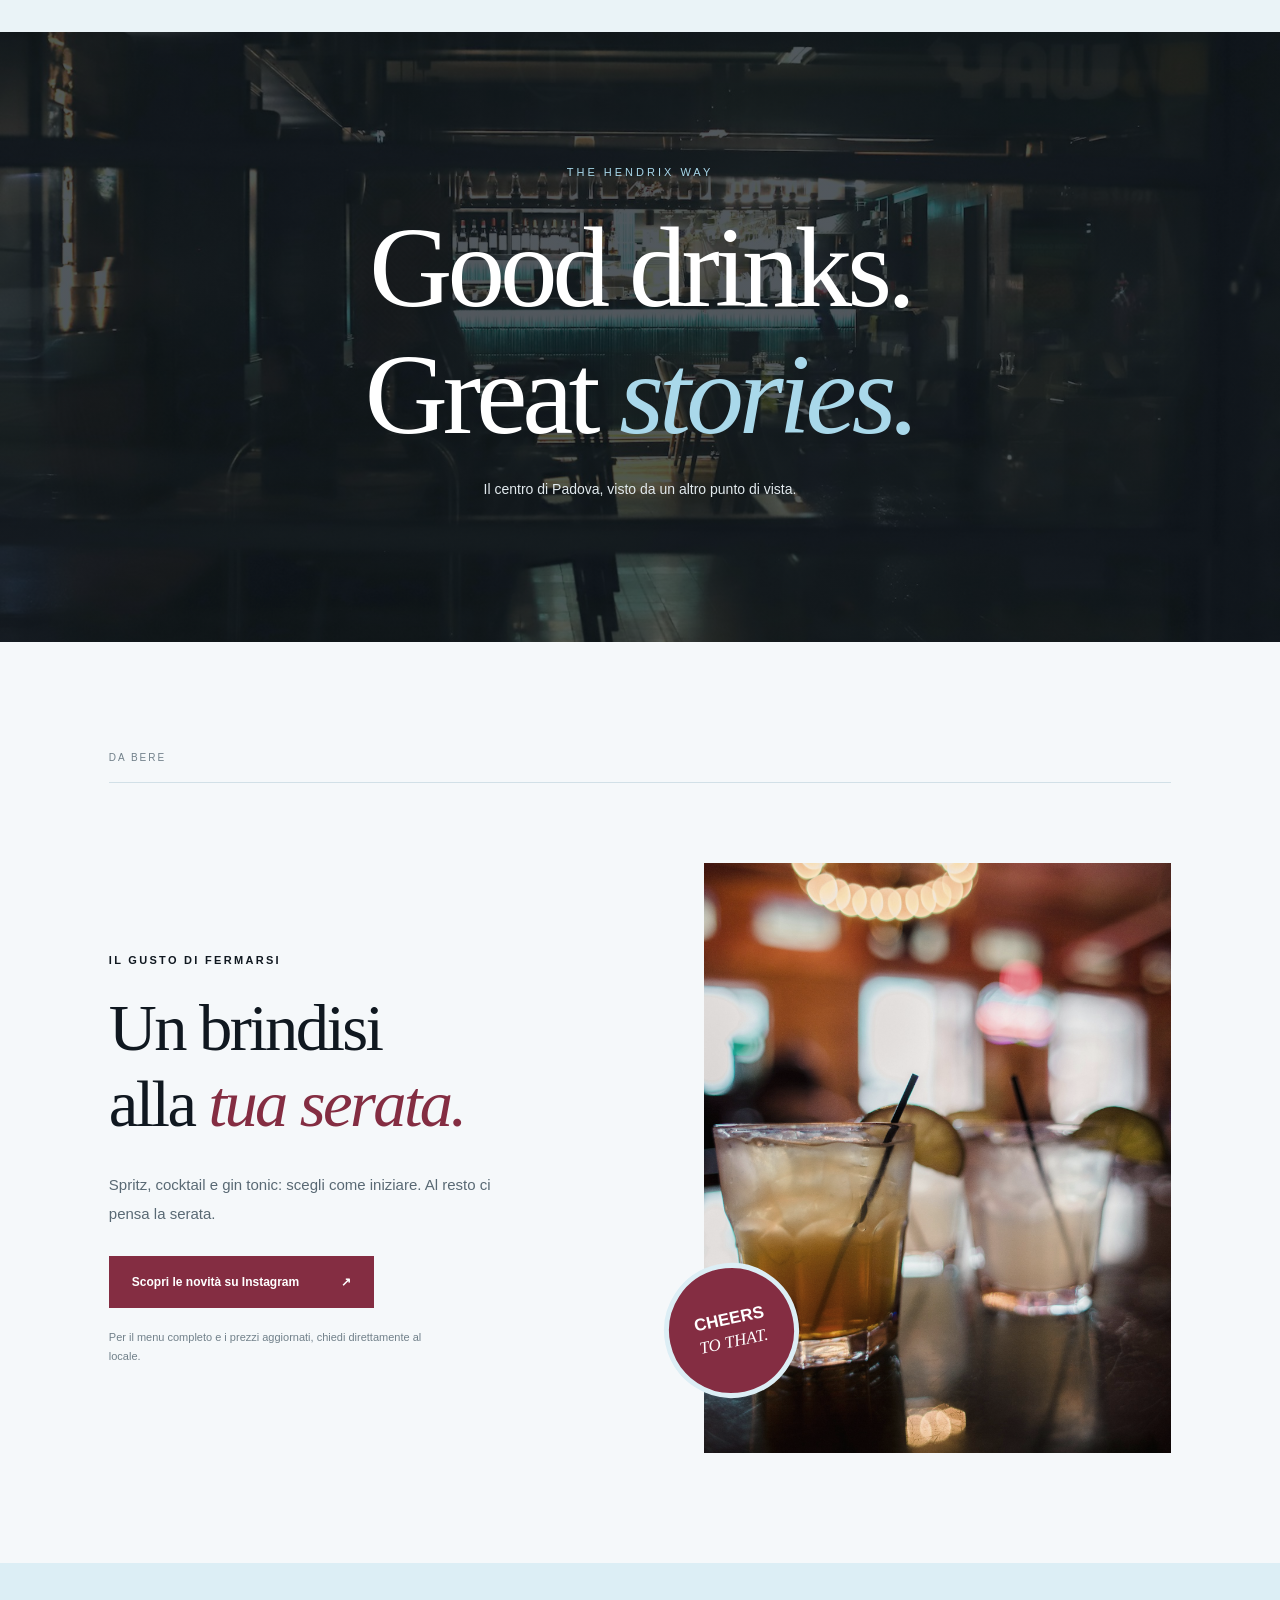
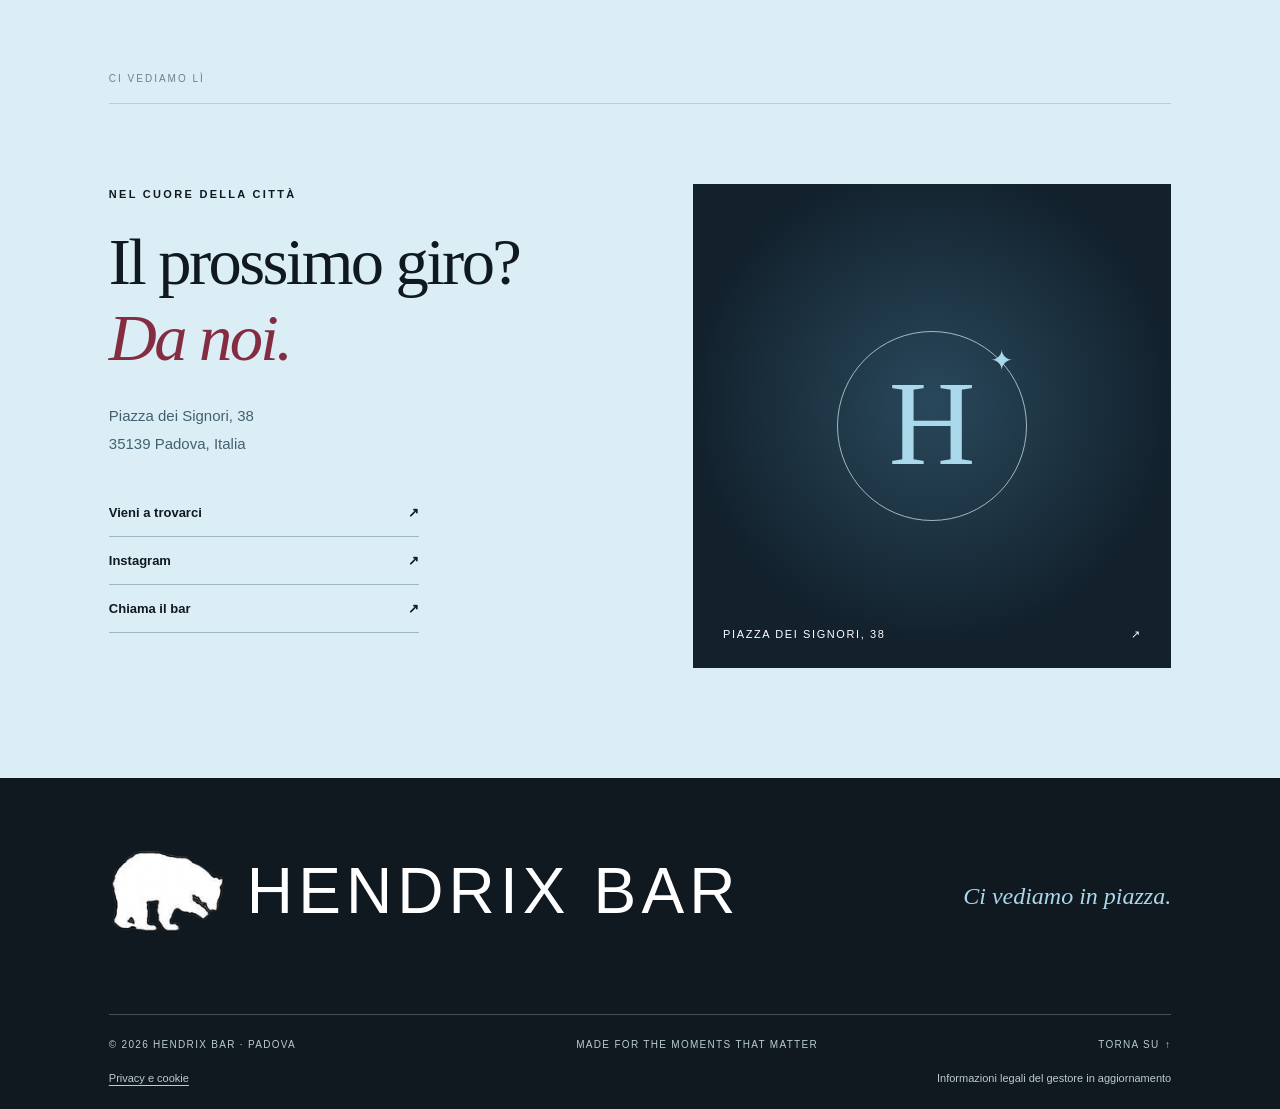
==== commit fbd320d4: "Replace CSS-drawn arrows with text glyphs Use Unicode arrow characters in links and update their sty" ====
--- a/index.html
+++ b/index.html
@@ -32,7 +32,7 @@
         href="https://www.google.com/maps/search/?api=1&query=Hendrix+Bar+Piazza+dei+Signori+38+Padova"
         target="_blank"
         rel="noopener"
-        >Vieni a trovarci <span class="arrow-icon arrow-up-right" aria-hidden="true"></span></a
+        >Vieni a trovarci <span class="arrow-icon arrow-up-right" aria-hidden="true">↗︎</span></a
       >
     </header>
     <main>
@@ -71,7 +71,7 @@
               il ritmo della città e il piacere di prendersi il proprio tempo.
             </p>
             <a class="underline-link" href="storia.html"
-              >Scopri la nostra storia <span class="arrow-icon arrow-up-right" aria-hidden="true"></span></a
+              >Scopri la nostra storia <span class="arrow-icon arrow-up-right" aria-hidden="true">↗︎</span></a
             >
           </div>
         </div>
@@ -162,7 +162,7 @@
               href="https://www.instagram.com/hendrixbarpd/"
               target="_blank"
               rel="noopener"
-              >Scopri le novità su Instagram <span class="arrow-icon arrow-up-right" aria-hidden="true"></span></a
+              >Scopri le novità su Instagram <span class="arrow-icon arrow-up-right" aria-hidden="true">↗︎</span></a
             ><small class="disclaimer"
               >Per il menu completo e i prezzi aggiornati, chiedi direttamente
               al locale.</small
@@ -190,13 +190,13 @@
                 href="https://www.google.com/maps/search/?api=1&query=Hendrix+Bar+Piazza+dei+Signori+38+Padova"
                 target="_blank"
                 rel="noopener"
-                >Vieni a trovarci <span class="arrow-icon arrow-up-right" aria-hidden="true"></span></a
+                >Vieni a trovarci <span class="arrow-icon arrow-up-right" aria-hidden="true">↗︎</span></a
               ><a
                 href="https://www.instagram.com/hendrixbarpd/"
                 target="_blank"
                 rel="noopener"
-                >Instagram <span class="arrow-icon arrow-up-right" aria-hidden="true"></span></a
-              ><a href="tel:+390492146143">Chiama il bar <span class="arrow-icon arrow-up-right" aria-hidden="true"></span></a>
+                >Instagram <span class="arrow-icon arrow-up-right" aria-hidden="true">↗︎</span></a
+              ><a href="tel:+390492146143">Chiama il bar <span class="arrow-icon arrow-up-right" aria-hidden="true">↗︎</span></a>
             </div>
             <p class="visit-note">
               <!-- Note aggiuntive -->
@@ -212,7 +212,7 @@
               <span class="map-initial">H</span><span>✦</span>
             </div>
             <div class="map-caption">
-              PIAZZA DEI SIGNORI, 38 <span class="arrow-icon arrow-up-right" aria-hidden="true"></span>
+              PIAZZA DEI SIGNORI, 38 <span class="arrow-icon arrow-up-right" aria-hidden="true">↗︎</span>
             </div></a
           >
         </div>
@@ -234,7 +234,7 @@
       <div class="footer-bottom">
         <span>© <span id="year"></span> HENDRIX BAR · PADOVA</span
         ><span>MADE FOR THE MOMENTS THAT MATTER</span
-        ><a href="#top">TORNA SU <span class="arrow-icon arrow-up" aria-hidden="true"></span></a>
+        ><a href="#top">TORNA SU <span class="arrow-icon arrow-up" aria-hidden="true">↑︎</span></a>
       </div>
       <div class="footer-legal">
         <a href="privacy.html">Privacy e cookie</a>
--- a/css/style.css
+++ b/css/style.css
@@ -145,50 +145,15 @@
 	text-decoration: none;
 }
 .arrow-icon {
-	display: inline-block;
-	position: relative;
-	width: .8em;
-	height: .8em;
-	margin-left: .18em;
-	vertical-align: -.04em;
-	color: currentColor;
-}
-.arrow-icon::before,
-.arrow-icon::after {
-	content: "";
-	position: absolute;
-	box-sizing: border-box;
-}
-.arrow-up-right::before {
-	width: .76em;
-	border-top: 1.5px solid currentColor;
-	top: .48em;
-	left: .02em;
-	transform: rotate(-45deg);
-	transform-origin: center;
-}
-.arrow-up-right::after {
-	width: .38em;
-	height: .38em;
-	right: .02em;
-	top: .04em;
-	border-top: 1.5px solid currentColor;
-	border-right: 1.5px solid currentColor;
-}
-.arrow-up::before {
-	height: .72em;
-	border-left: 1.5px solid currentColor;
-	left: 50%;
-	bottom: 0;
-}
-.arrow-up::after {
-	width: .38em;
-	height: .38em;
-	left: 50%;
-	top: .03em;
-	border-top: 1.5px solid currentColor;
-	border-left: 1.5px solid currentColor;
-	transform: translateX(-50%) rotate(45deg);
+	display: inline;
+	flex: 0 0 auto;
+	font-family: "DM Sans", sans-serif;
+	font-size: 1em;
+	font-weight: inherit;
+	font-style: inherit;
+	line-height: inherit;
+	margin-left: .12em;
+	white-space: nowrap;
 }
 button {
 	font: inherit;
@@ -436,8 +401,8 @@
 }
 .underline-link {
 	display: inline-flex;
-	justify-content: space-between;
-	gap: 45px;
+	justify-content: flex-start;
+	gap: 9px;
 	border-bottom: 1px solid var(--home-border-dark);
 	padding: 12px 0;
 	margin-top: 18px;
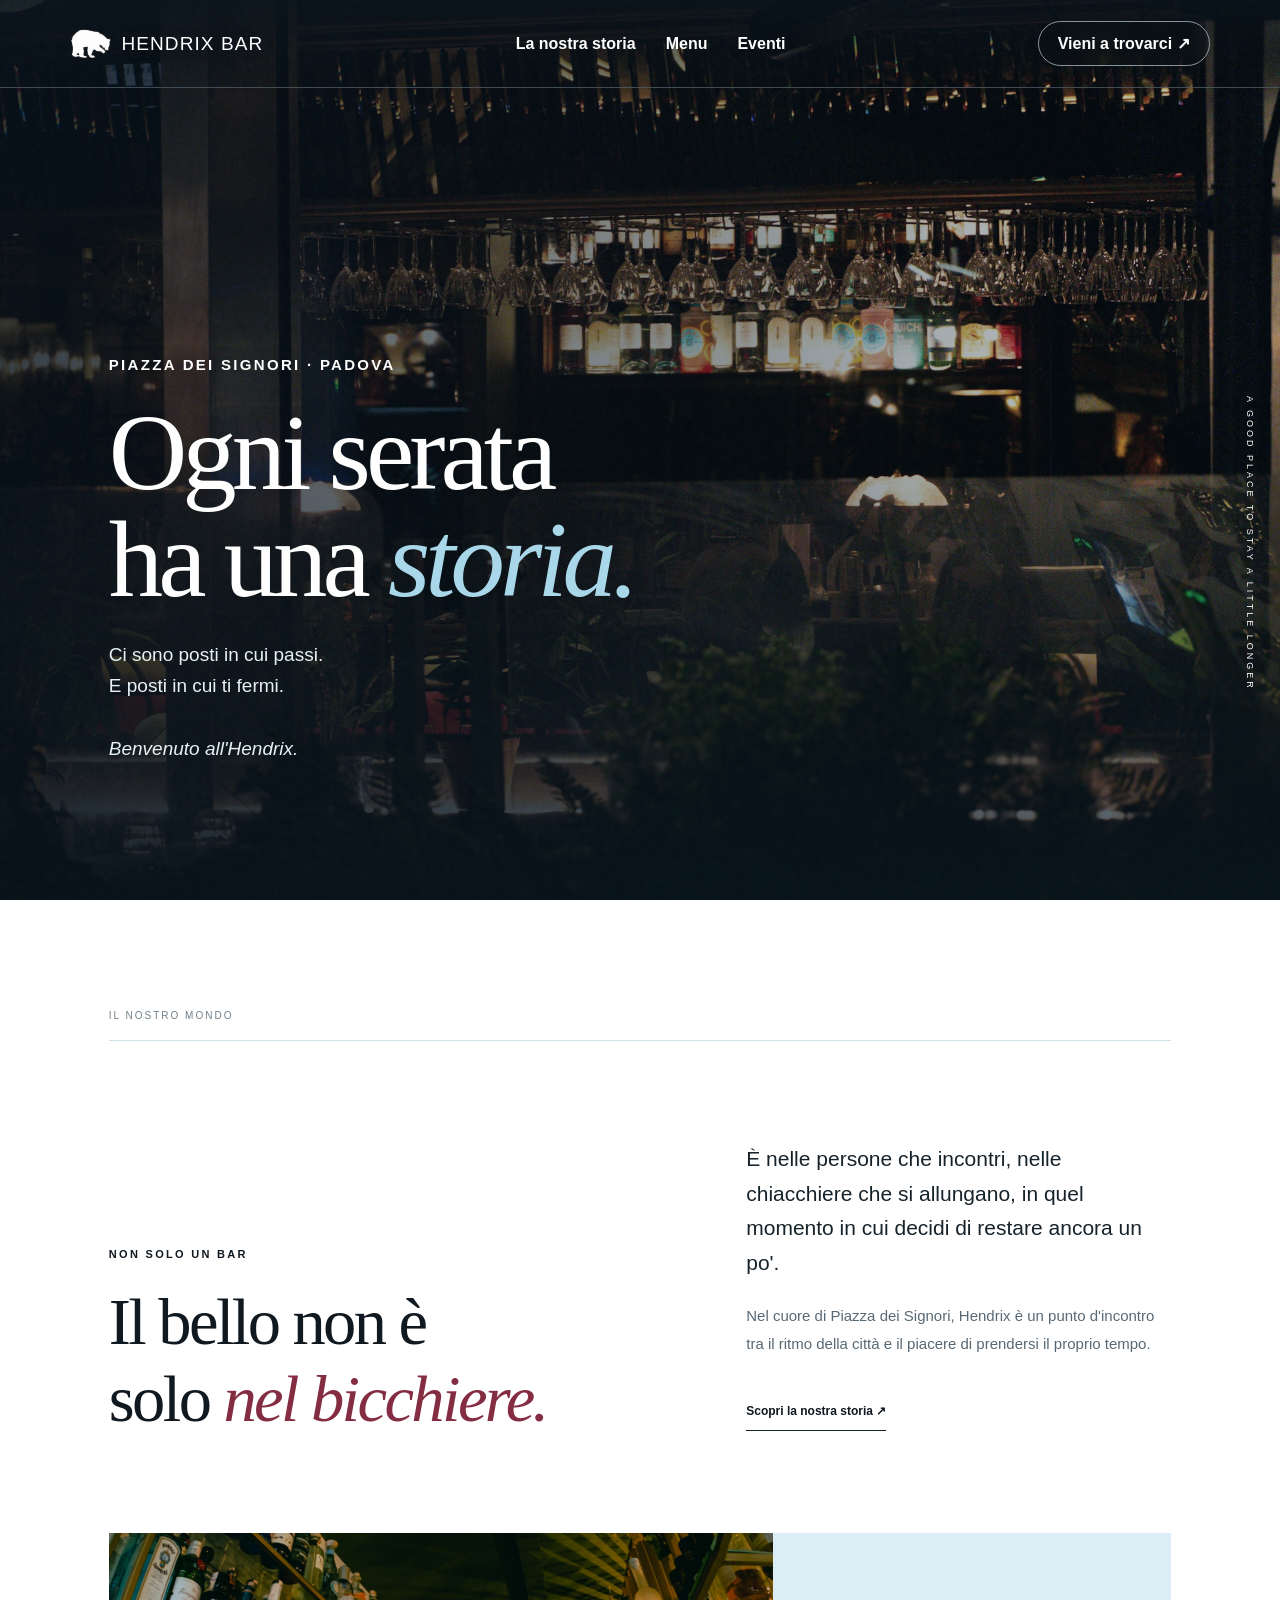
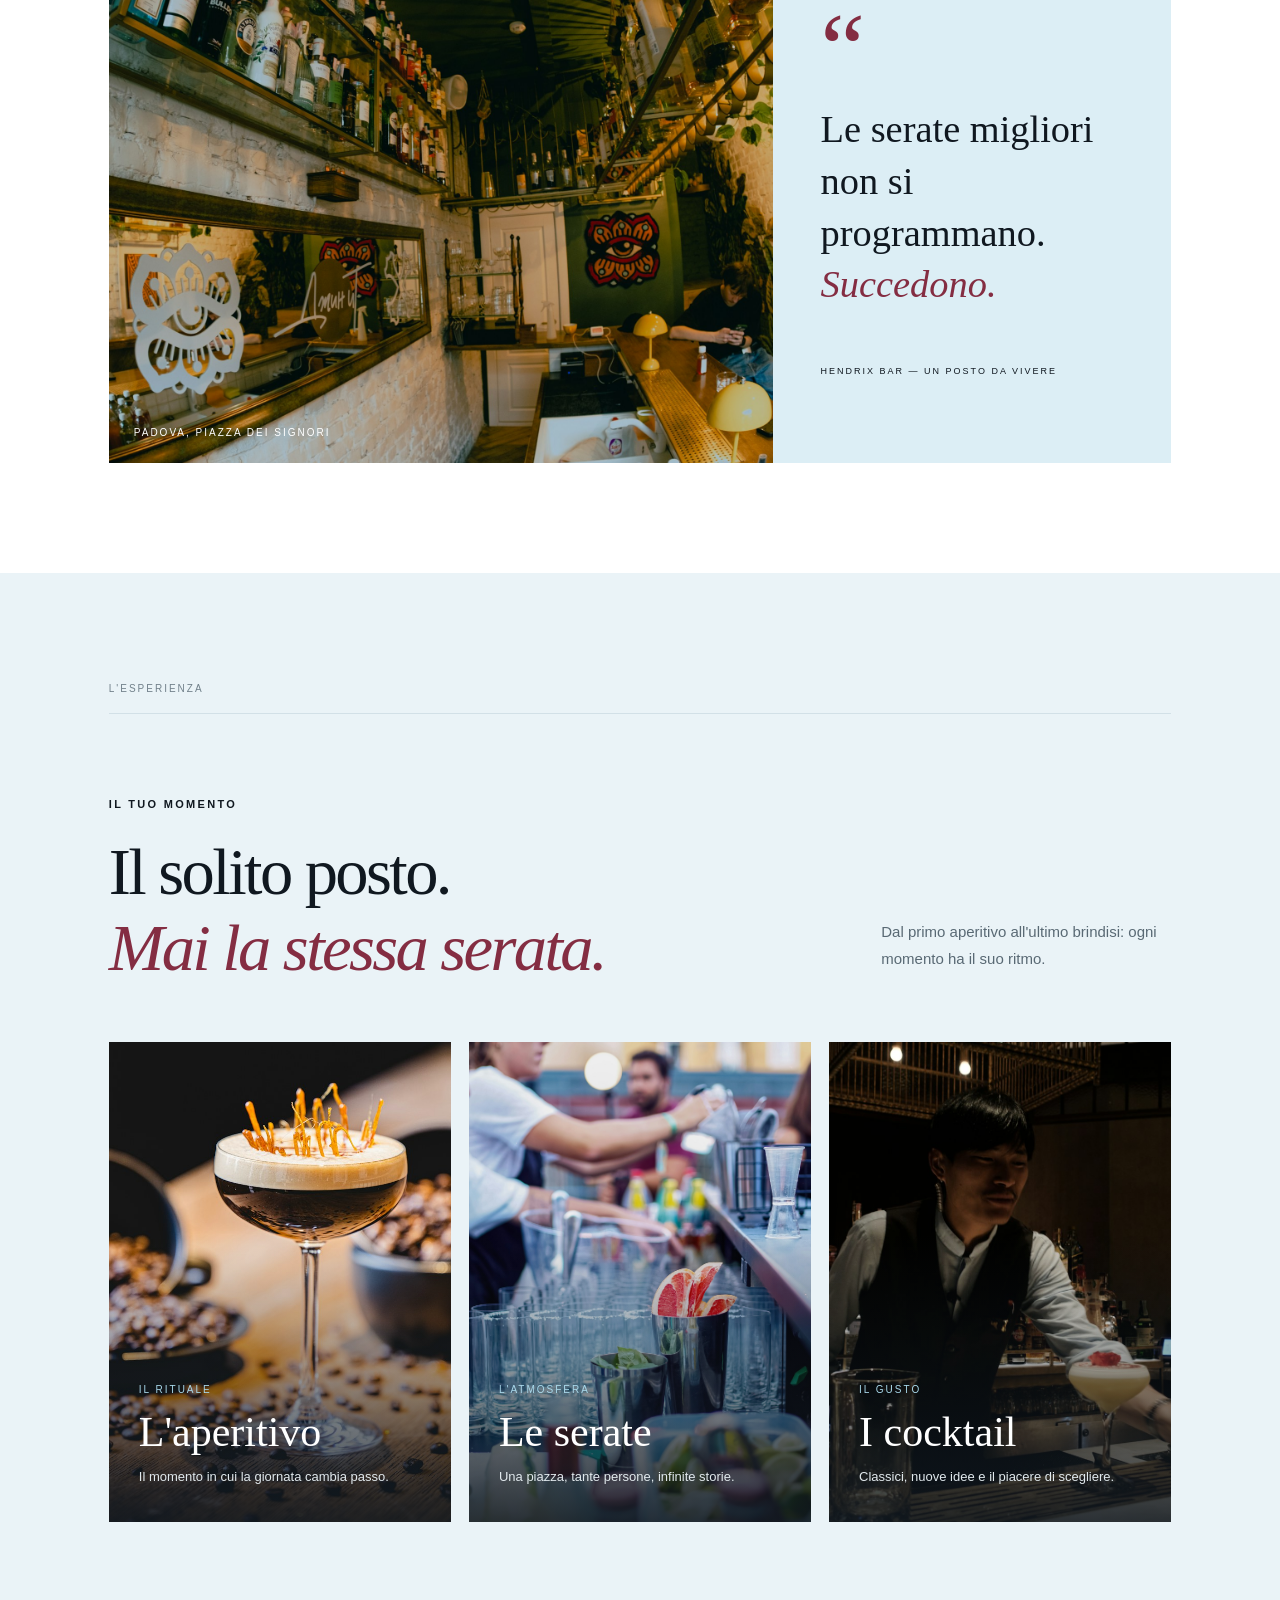
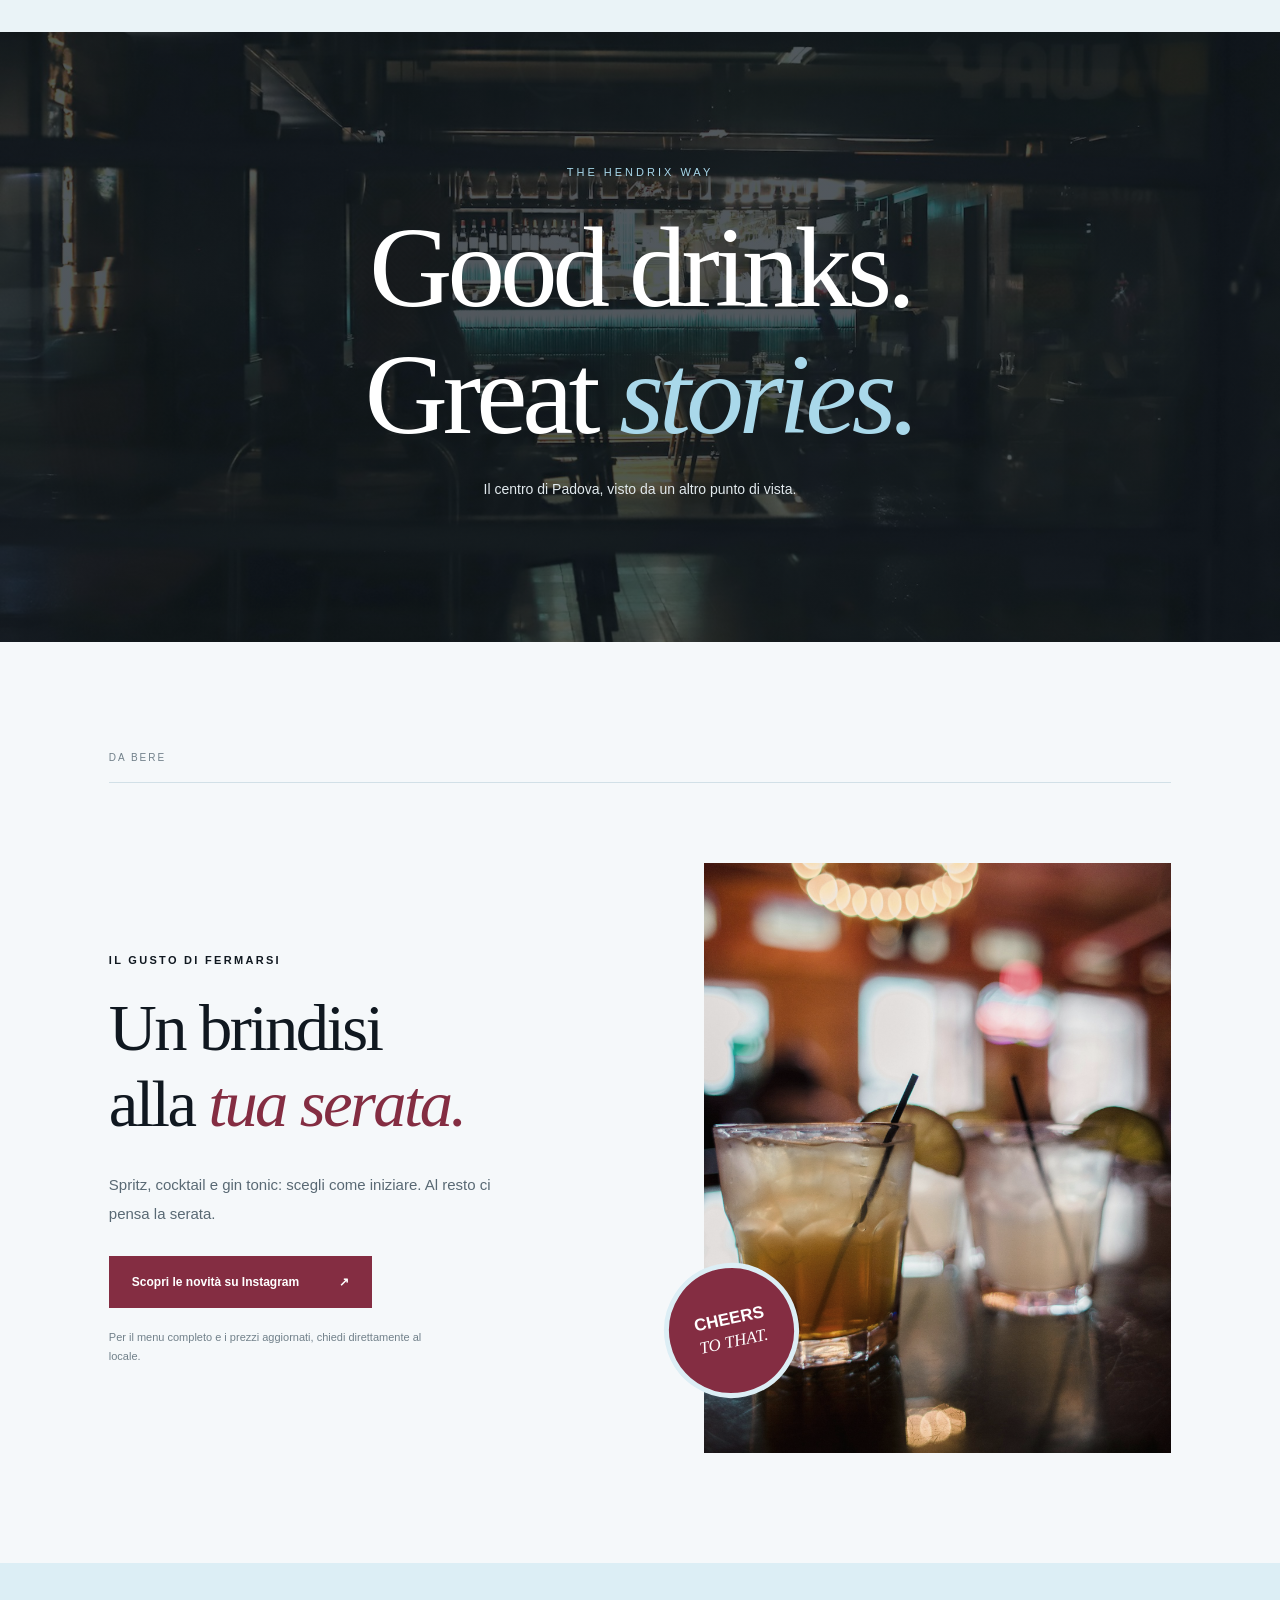
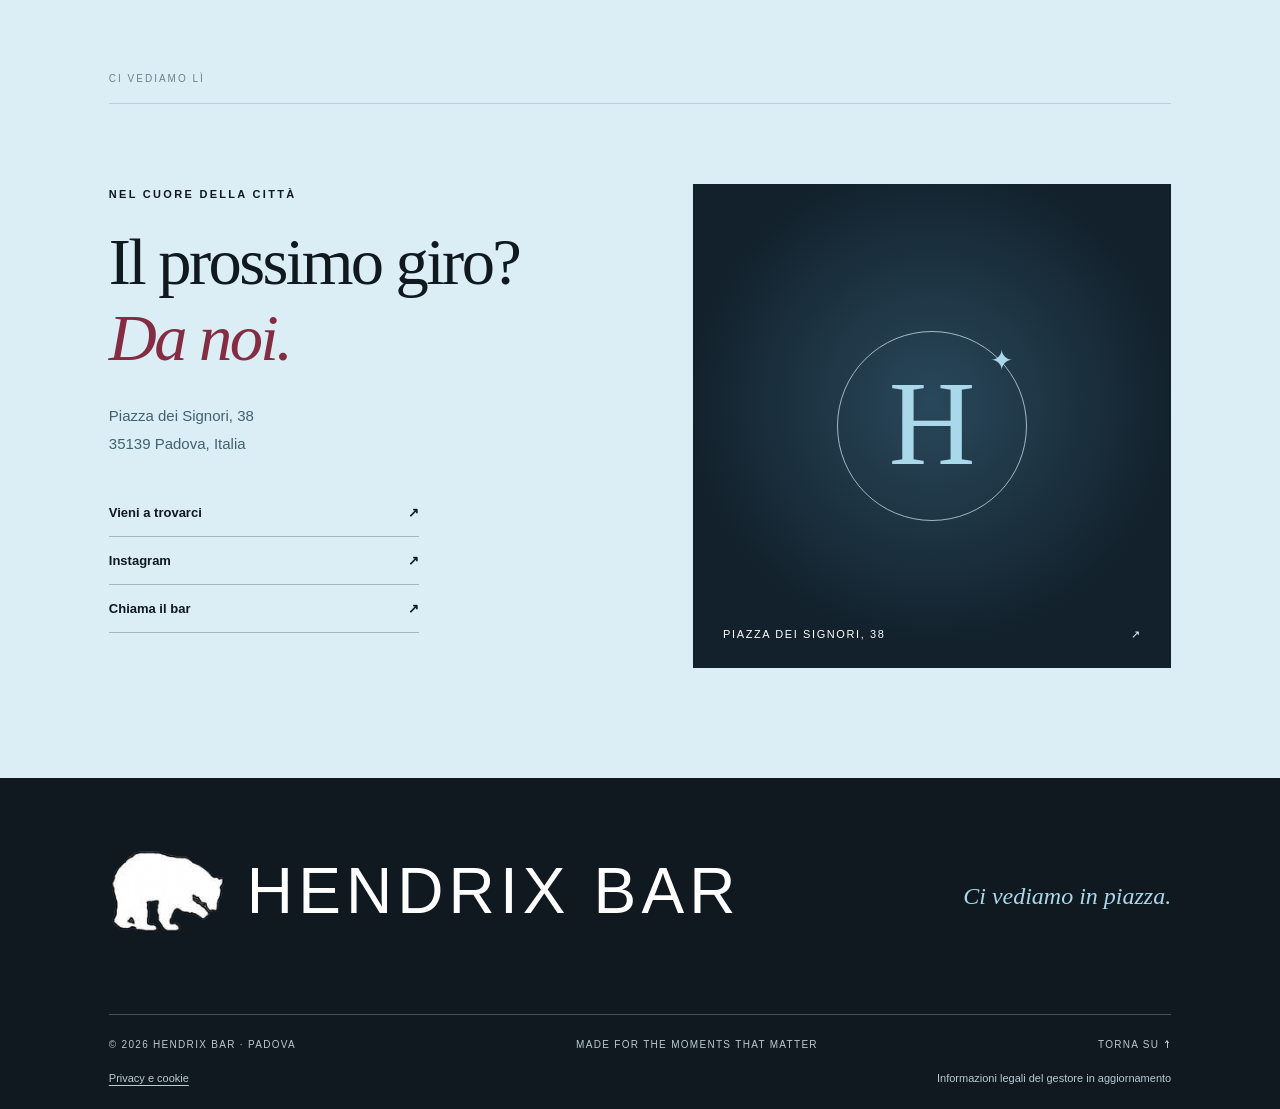
==== commit f5bd0b1d: "Refine link and footer arrow icons Use text-style arrow marks on links and CSS-drawn arrows for back" ====
--- a/index.html
+++ b/index.html
@@ -32,7 +32,7 @@
         href="https://www.google.com/maps/search/?api=1&query=Hendrix+Bar+Piazza+dei+Signori+38+Padova"
         target="_blank"
         rel="noopener"
-        >Vieni a trovarci <span class="arrow-icon arrow-up-right" aria-hidden="true">↗︎</span></a
+        >Vieni a trovarci <span class="arrow-mark" aria-hidden="true">&#8599;&#xfe0e;</span></span></a
       >
     </header>
     <main>
@@ -71,7 +71,7 @@
               il ritmo della città e il piacere di prendersi il proprio tempo.
             </p>
             <a class="underline-link" href="storia.html"
-              >Scopri la nostra storia <span class="arrow-icon arrow-up-right" aria-hidden="true">↗︎</span></a
+              >Scopri la nostra storia <span class="arrow-mark" aria-hidden="true">&#8599;&#xfe0e;</span></a
             >
           </div>
         </div>
@@ -162,7 +162,7 @@
               href="https://www.instagram.com/hendrixbarpd/"
               target="_blank"
               rel="noopener"
-              >Scopri le novità su Instagram <span class="arrow-icon arrow-up-right" aria-hidden="true">↗︎</span></a
+              >Scopri le novità su Instagram <span class="arrow-mark" aria-hidden="true">&#8599;&#xfe0e;</span></a
             ><small class="disclaimer"
               >Per il menu completo e i prezzi aggiornati, chiedi direttamente
               al locale.</small
@@ -190,13 +190,13 @@
                 href="https://www.google.com/maps/search/?api=1&query=Hendrix+Bar+Piazza+dei+Signori+38+Padova"
                 target="_blank"
                 rel="noopener"
-                >Vieni a trovarci <span class="arrow-icon arrow-up-right" aria-hidden="true">↗︎</span></a
+                >Vieni a trovarci <span class="arrow-mark" aria-hidden="true">&#8599;&#xfe0e;</span></span></a
               ><a
                 href="https://www.instagram.com/hendrixbarpd/"
                 target="_blank"
                 rel="noopener"
-                >Instagram <span class="arrow-icon arrow-up-right" aria-hidden="true">↗︎</span></a
-              ><a href="tel:+390492146143">Chiama il bar <span class="arrow-icon arrow-up-right" aria-hidden="true">↗︎</span></a>
+                >Instagram <span class="arrow-mark" aria-hidden="true">&#8599;&#xfe0e;</span></span></a
+              ><a href="tel:+390492146143">Chiama il bar <span class="arrow-mark" aria-hidden="true">&#8599;&#xfe0e;</span></span></a>
             </div>
             <p class="visit-note">
               <!-- Note aggiuntive -->
@@ -212,7 +212,7 @@
               <span class="map-initial">H</span><span>✦</span>
             </div>
             <div class="map-caption">
-              PIAZZA DEI SIGNORI, 38 <span class="arrow-icon arrow-up-right" aria-hidden="true">↗︎</span>
+              PIAZZA DEI SIGNORI, 38 <span class="arrow-mark" aria-hidden="true">&#8599;&#xfe0e;</span></span>
             </div></a
           >
         </div>
@@ -234,7 +234,7 @@
       <div class="footer-bottom">
         <span>© <span id="year"></span> HENDRIX BAR · PADOVA</span
         ><span>MADE FOR THE MOMENTS THAT MATTER</span
-        ><a href="#top">TORNA SU <span class="arrow-icon arrow-up" aria-hidden="true">↑︎</span></a>
+        ><a href="#top">TORNA SU <span class="arrow-icon arrow-up" aria-hidden="true"></span></a>
       </div>
       <div class="footer-legal">
         <a href="privacy.html">Privacy e cookie</a>
--- a/css/style.css
+++ b/css/style.css
@@ -145,15 +145,51 @@
 	text-decoration: none;
 }
 .arrow-icon {
-	display: inline;
-	flex: 0 0 auto;
-	font-family: "DM Sans", sans-serif;
-	font-size: 1em;
-	font-weight: inherit;
-	font-style: inherit;
-	line-height: inherit;
-	margin-left: .12em;
-	white-space: nowrap;
+	display: inline-block;
+	position: relative;
+	flex: 0 0 .78em;
+	width: .78em;
+	height: .78em;
+	margin: 0;
+	vertical-align: -.04em;
+	color: currentColor;
+}
+.arrow-icon::before,
+.arrow-icon::after {
+	content: "";
+	position: absolute;
+	box-sizing: border-box;
+}
+.arrow-up-right::before {
+	width: .78em;
+	border-top: 1.8px solid currentColor;
+	left: .02em;
+	top: .53em;
+	transform: rotate(-45deg);
+	transform-origin: center;
+}
+.arrow-up-right::after {
+	width: .34em;
+	height: .34em;
+	right: .02em;
+	top: .02em;
+	border-top: 1.8px solid currentColor;
+	border-right: 1.8px solid currentColor;
+}
+.arrow-up::before {
+	height: .72em;
+	border-left: 1.8px solid currentColor;
+	left: 50%;
+	bottom: 0;
+}
+.arrow-up::after {
+	width: .34em;
+	height: .34em;
+	left: 50%;
+	top: .02em;
+	border-top: 1.8px solid currentColor;
+	border-left: 1.8px solid currentColor;
+	transform: translateX(-50%) rotate(45deg);
 }
 button {
 	font: inherit;
@@ -402,7 +438,7 @@
 .underline-link {
 	display: inline-flex;
 	justify-content: flex-start;
-	gap: 9px;
+	gap: 3px;
 	border-bottom: 1px solid var(--home-border-dark);
 	padding: 12px 0;
 	margin-top: 18px;
